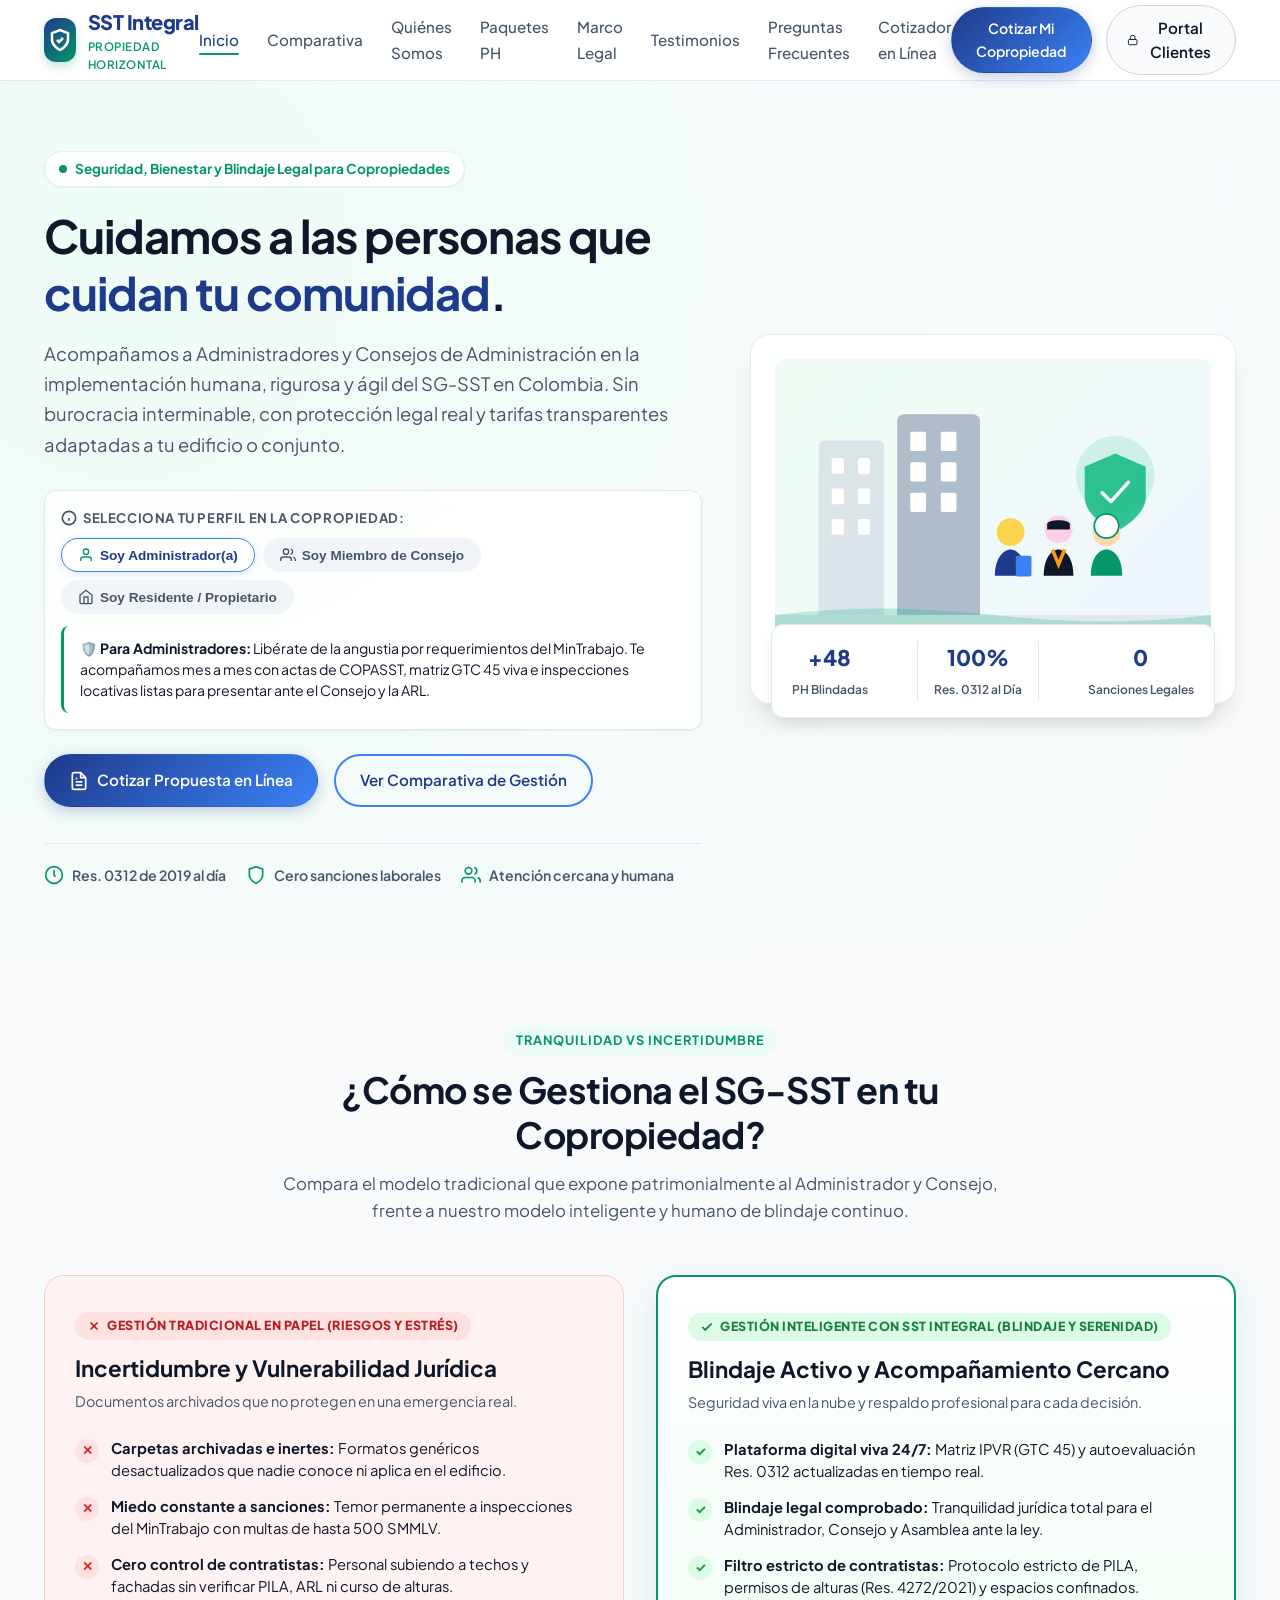
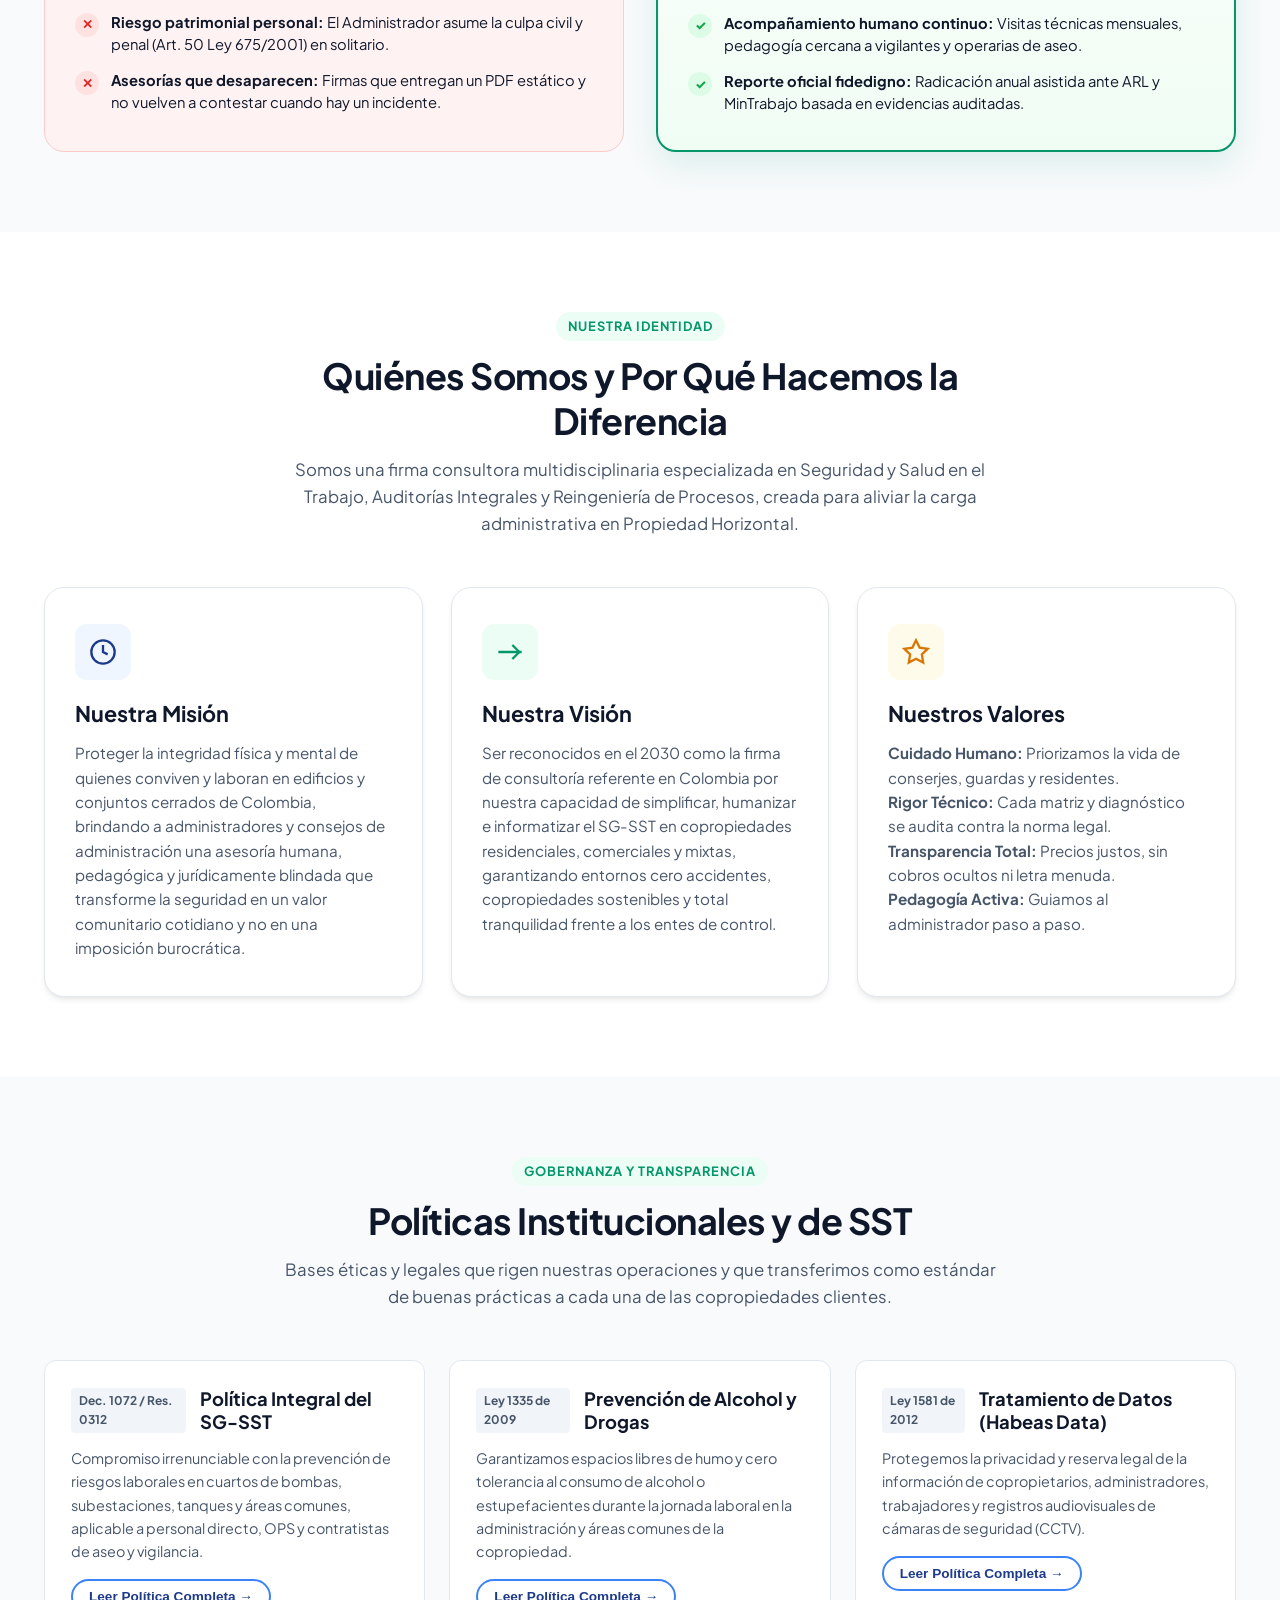
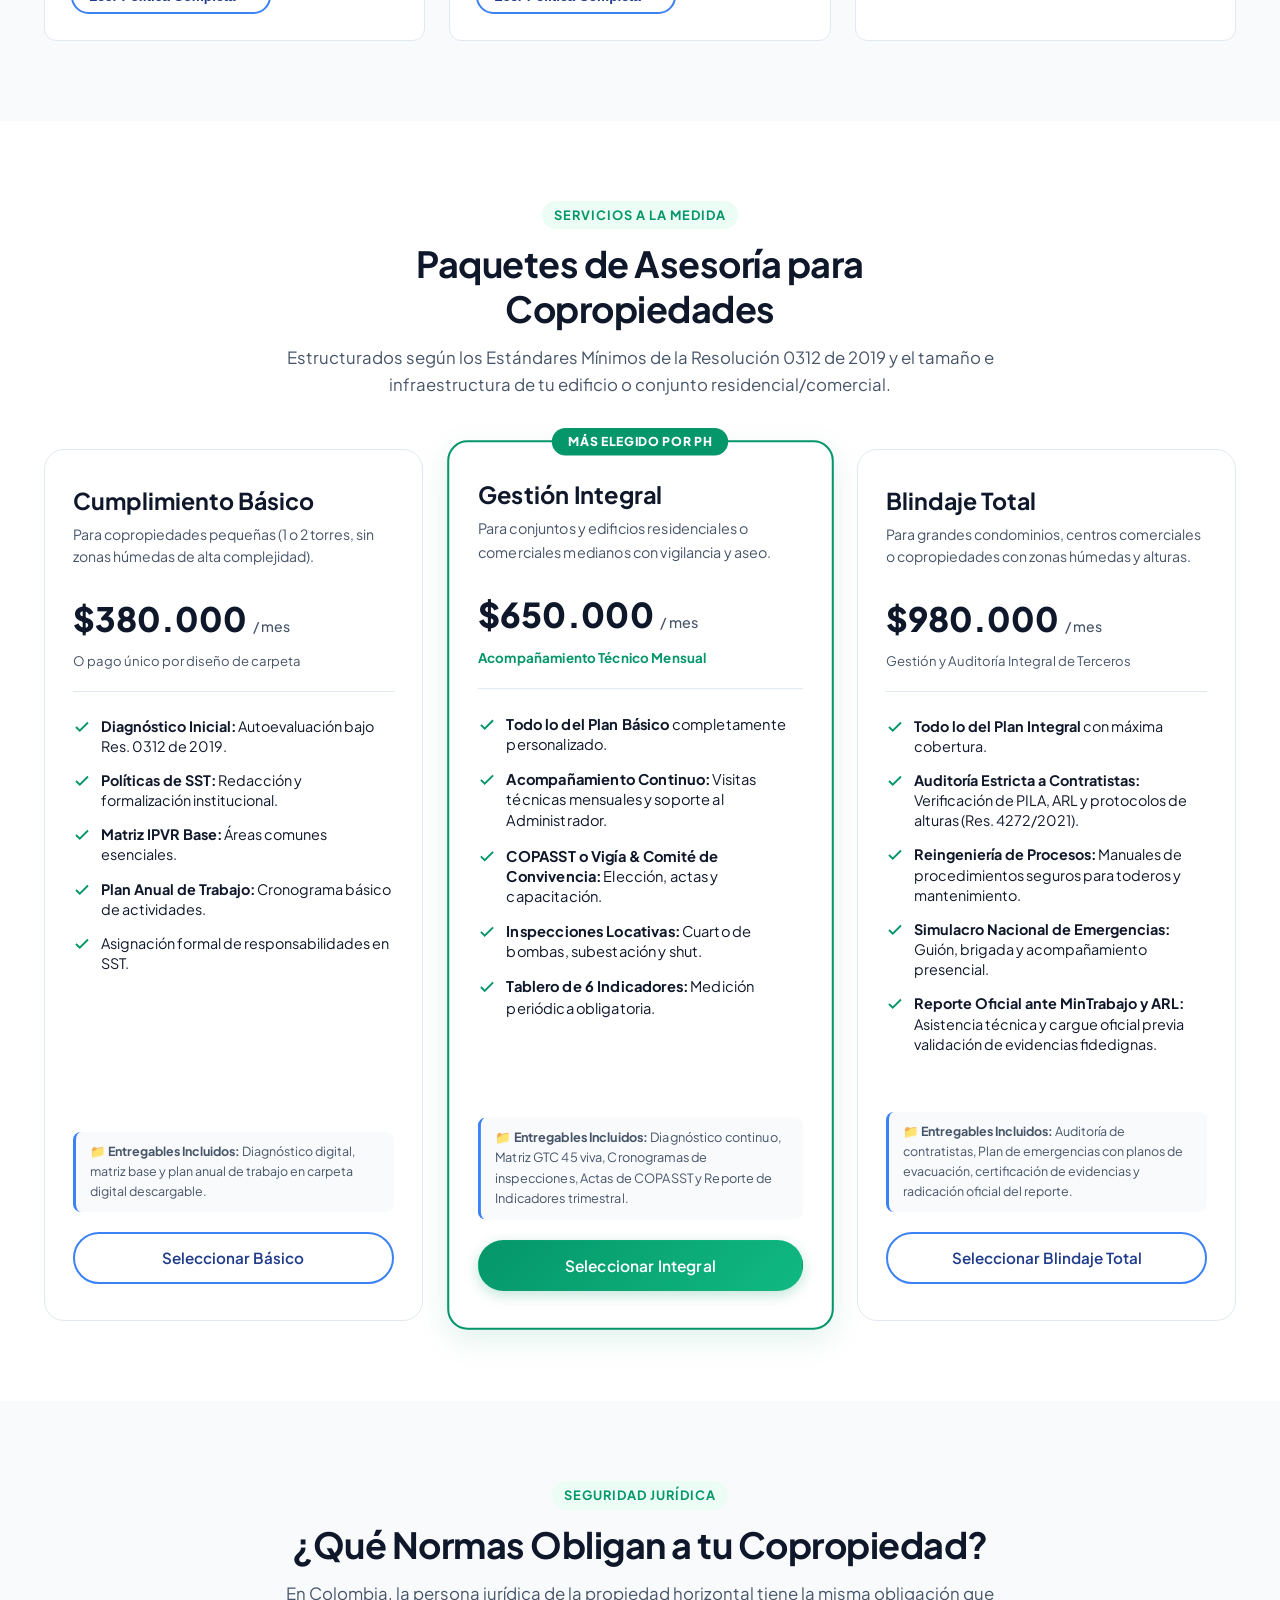
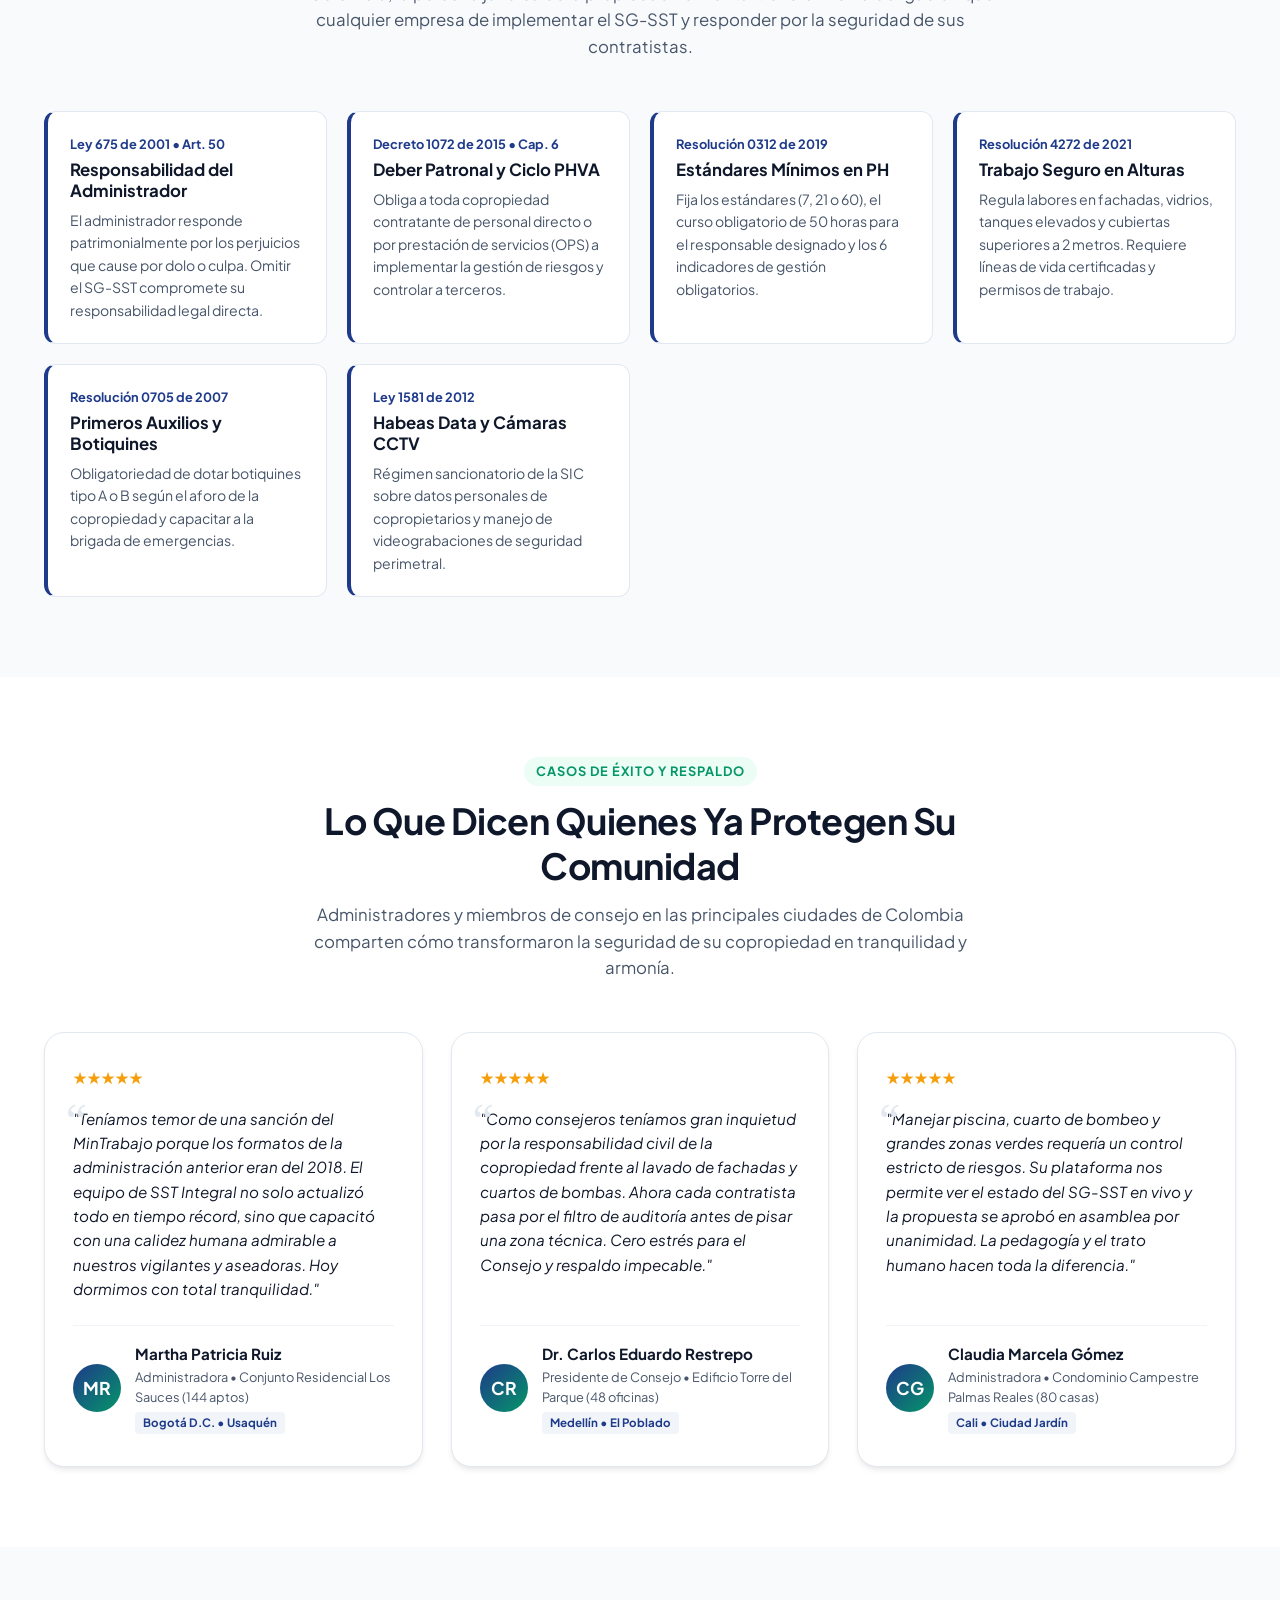
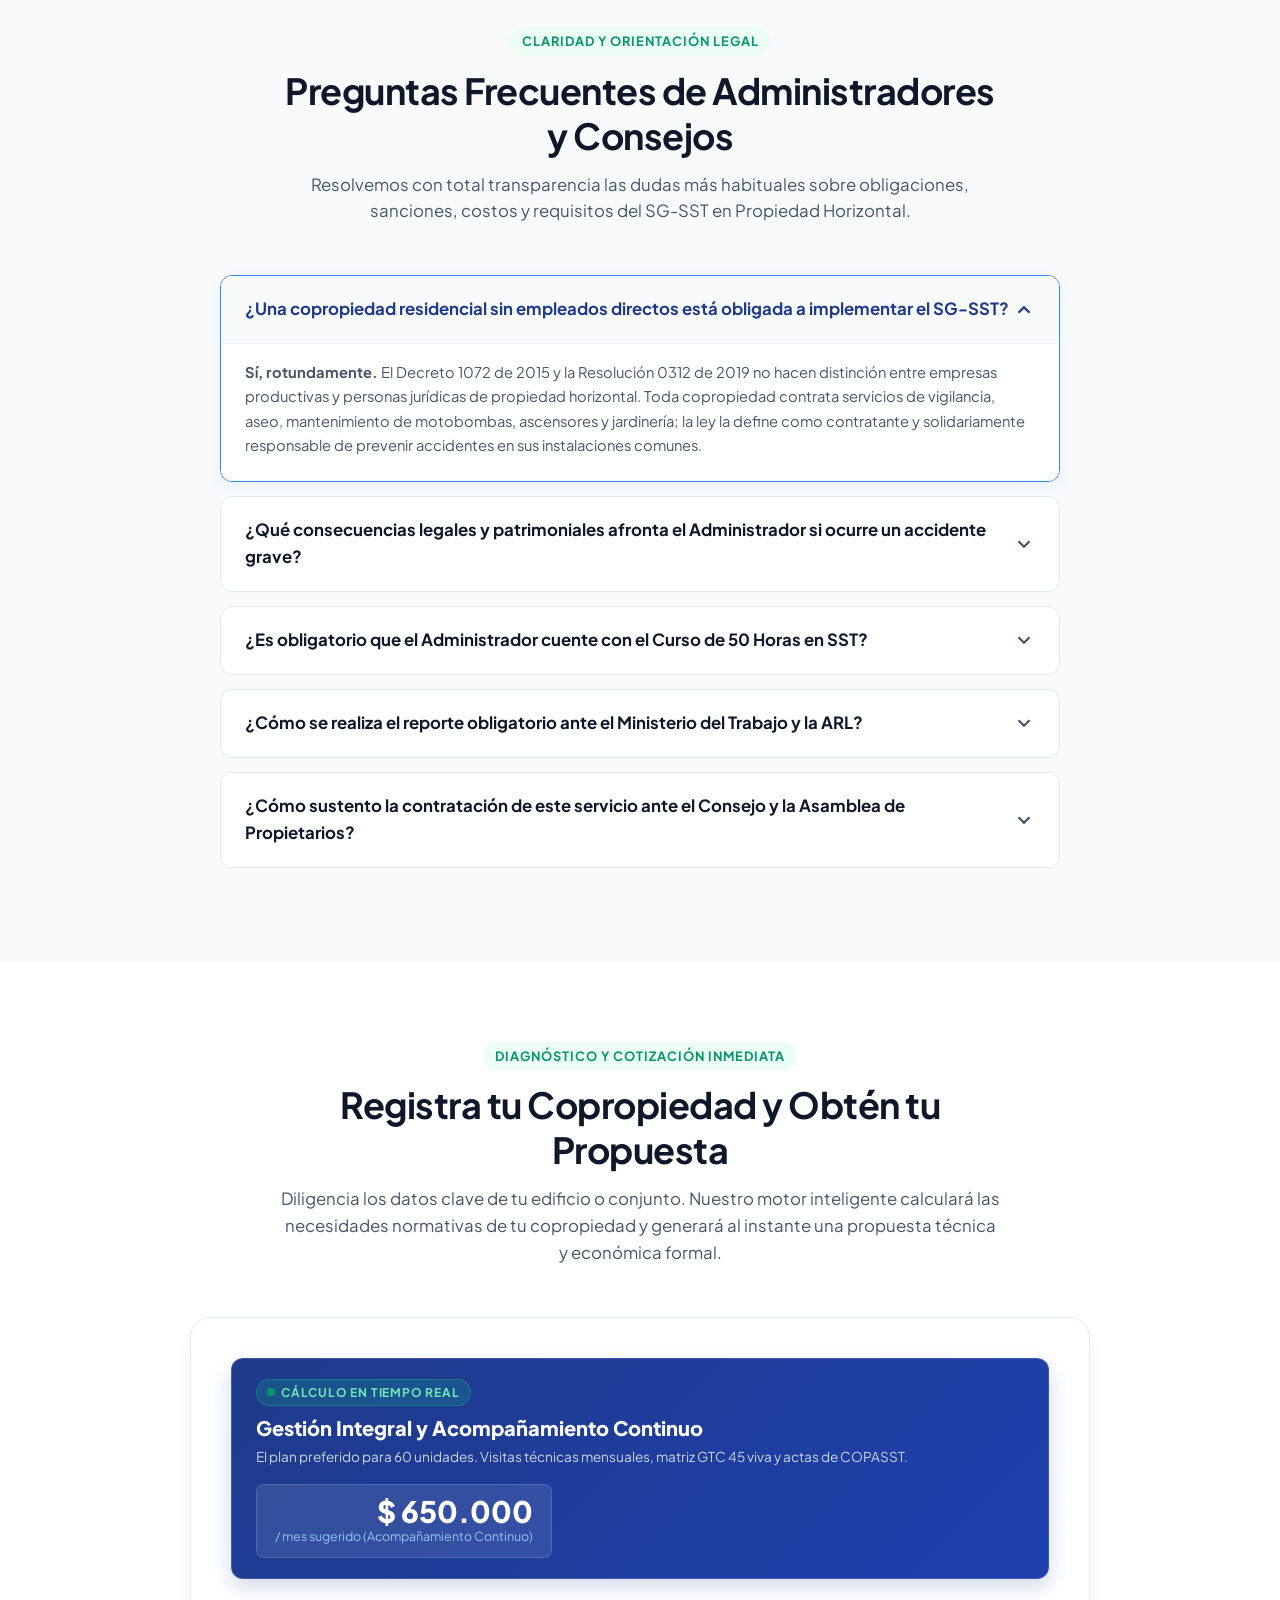
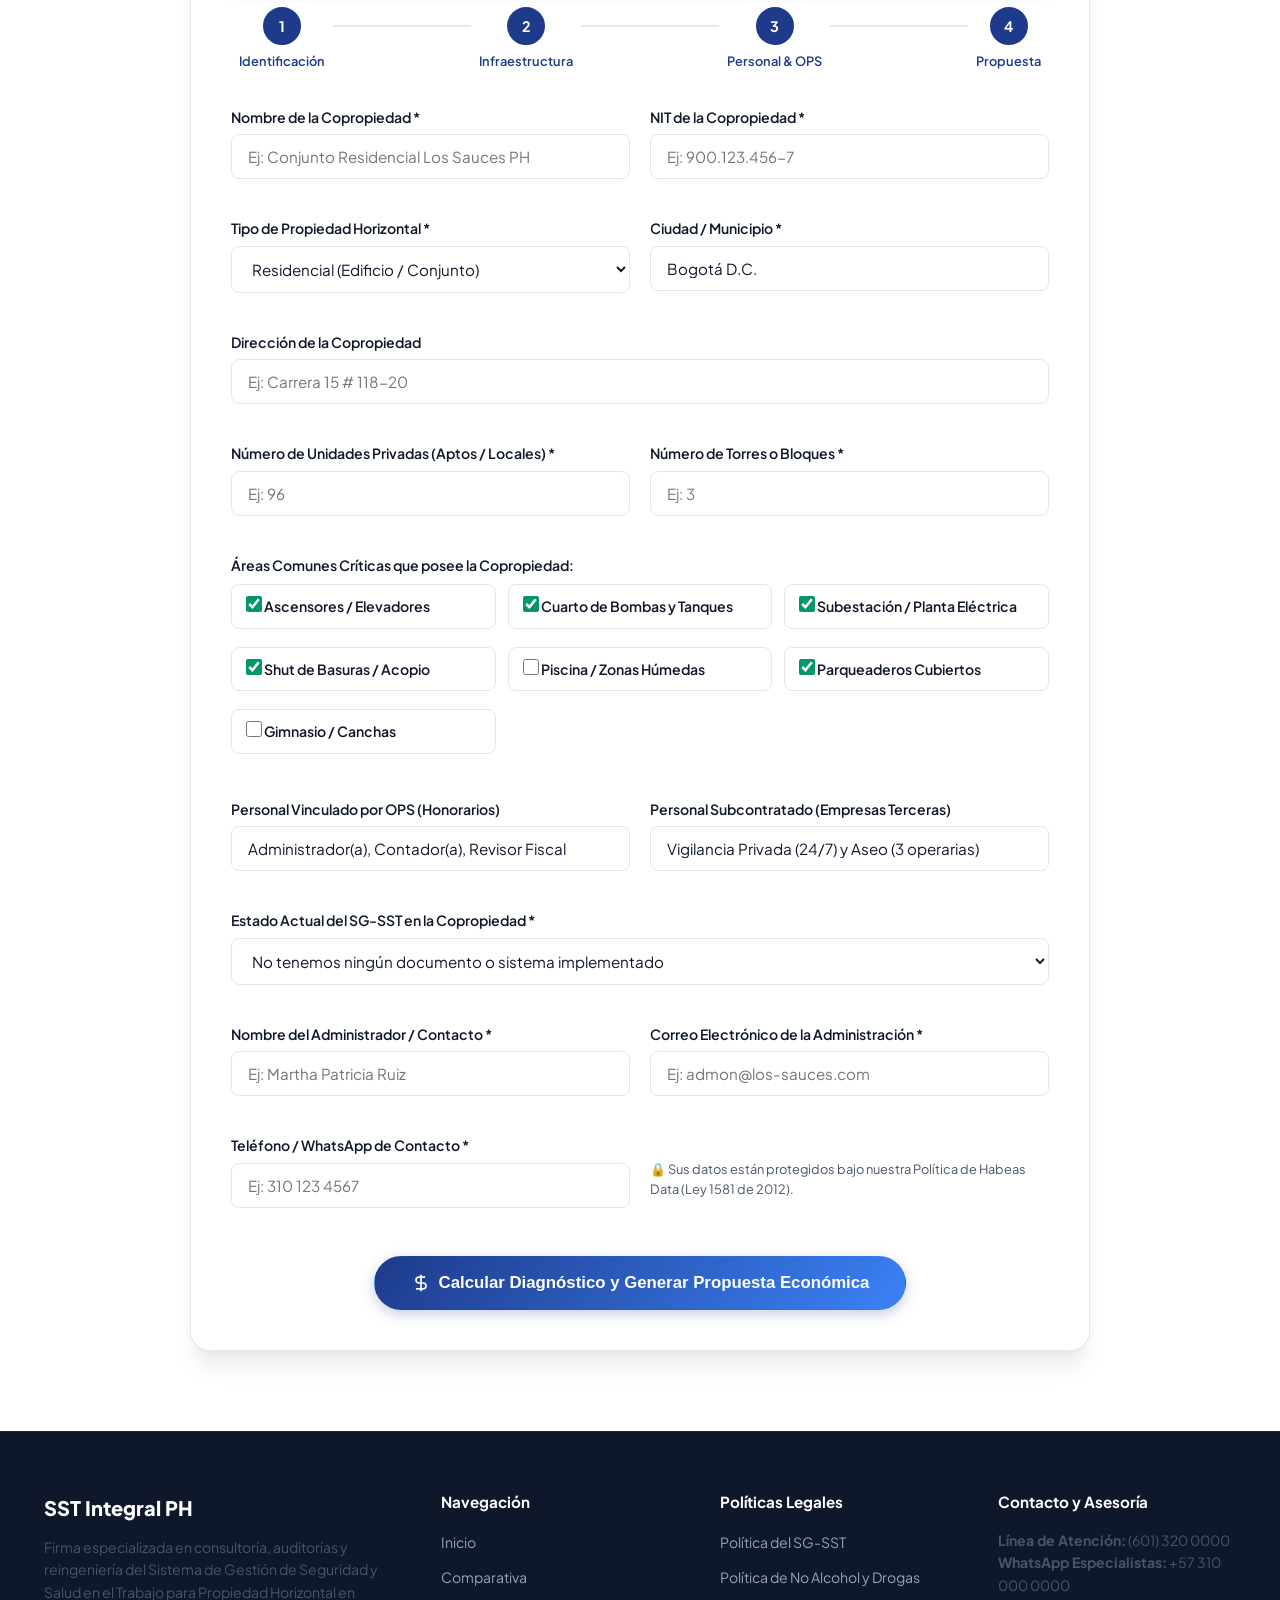
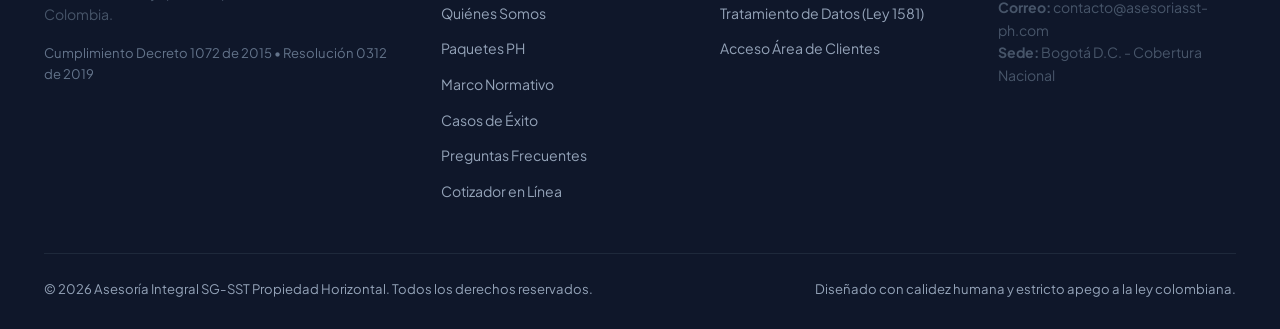
==== web/index.html @ 8b186585 "1 1" ====
<!DOCTYPE html>
<html lang="es">
<head>
  <meta charset="UTF-8">
  <meta name="viewport" content="width=device-width, initial-scale=1.0">
  <title>Asesoría Integral en SG-SST para Propiedad Horizontal | Colombia</title>
  <meta name="description" content="Protegemos y blindamos jurídicamente a copropiedades, administradores y consejos de administración en Colombia bajo la Resolución 0312 de 2019 y Decreto 1072 de 2015.">
  <link rel="stylesheet" href="css/styles.css">
  <link rel="icon" href="data:image/svg+xml,<svg xmlns='http://www.w3.org/2000/svg' viewBox='0 0 24 24' fill='%23059669'><path d='M12 1L3 5v6c0 5.55 3.84 10.74 9 12 5.16-1.26 9-6.45 9-12V5l-9-4zm-2 16l-4-4 1.41-1.41L10 14.17l6.59-6.59L18 9l-8 8z'/></svg>">
</head>
<body>

  <!-- ===================================================================
       ENCABEZADO Y NAVEGACIÓN INSTITUCIONAL
       =================================================================== -->
  <header class="header">
    <div class="container navbar">
      <a href="#inicio" class="logo-brand">
        <div class="logo-icon">
          <svg width="24" height="24" viewBox="0 0 24 24" fill="none" stroke="currentColor" stroke-width="2.5">
            <path d="M12 22s8-4 8-10V5l-8-3-8 3v7c0 6 8 10 8 10z"></path>
            <path d="m9 12 2 2 4-4"></path>
          </svg>
        </div>
        <div>
          <span>SST Integral</span>
          <span style="display: block; font-size: 0.72rem; font-weight: 600; color: var(--secondary); letter-spacing: 0.5px;">PROPIEDAD HORIZONTAL</span>
        </div>
      </a>

      <!-- Pestañas Públicas Filtradas (Sin Pestañas de Entregables Internos) -->
      <ul class="nav-links">
        <li><a href="#inicio" class="active">Inicio</a></li>
        <li><a href="#comparativa">Comparativa</a></li>
        <li><a href="#nosotros">Quiénes Somos</a></li>
        <li><a href="#paquetes">Paquetes PH</a></li>
        <li><a href="#marco-legal">Marco Legal</a></li>
        <li><a href="#testimonios">Testimonios</a></li>
        <li><a href="#faq">Preguntas Frecuentes</a></li>
        <li><a href="#cotizador">Cotizador en Línea</a></li>
      </ul>

      <div class="nav-actions">
        <a href="#cotizador" class="btn btn-primary" style="padding: 9px 18px; font-size: 0.88rem;">
          Cotizar Mi Copropiedad
        </a>
        <!-- Acceso seguro al Espacio de Entregables según paquete contratado -->
        <a href="/entregables.html" class="btn btn-portal" title="Acceso al portal privado de entregables contratados">
          <svg width="18" height="18" viewBox="0 0 24 24" fill="none" stroke="currentColor" stroke-width="2">
            <rect x="3" y="11" width="18" height="11" rx="2" ry="2"></rect>
            <path d="M7 11V7a5 5 0 0 1 10 0v4"></path>
          </svg>
          Portal Clientes
        </a>
      </div>
    </div>
  </header>

  <!-- ===================================================================
       HERO PRINCIPAL - CÁLIDO, HUMANO Y EMPÁTICO
       =================================================================== -->
  <section id="inicio" class="hero">
    <div class="container hero-grid">
      <div>
        <div class="hero-badge">
          <span class="hero-badge-dot"></span>
          Seguridad, Bienestar y Blindaje Legal para Copropiedades
        </div>
        <h1>
          Cuidamos a las personas que <span>cuidan tu comunidad</span>.
        </h1>
        <p class="hero-lead">
          Acompañamos a Administradores y Consejos de Administración en la implementación humana, rigurosa y ágil del SG-SST en Colombia. Sin burocracia interminable, con protección legal real y tarifas transparentes adaptadas a tu edificio o conjunto.
        </p>

        <!-- Selector Rápido de Perfil Humano y Empático -->
        <div class="hero-role-wrapper">
          <div class="hero-role-title">
            <svg width="16" height="16" viewBox="0 0 24 24" fill="none" stroke="currentColor" stroke-width="2.5">
              <circle cx="12" cy="12" r="10"></circle>
              <line x1="12" y1="16" x2="12" y2="12"></line>
              <line x1="12" y1="8" x2="12.01" y2="8"></line>
            </svg>
            Selecciona tu perfil en la copropiedad:
          </div>
          <div class="hero-role-tabs">
            <button type="button" class="role-tab-btn active" data-role="admin">
              <svg width="16" height="16" viewBox="0 0 24 24" fill="none" stroke="currentColor" stroke-width="2">
                <path d="M20 21v-2a4 4 0 0 0-4-4H8a4 4 0 0 0-4 4v2"></path>
                <circle cx="12" cy="7" r="4"></circle>
              </svg>
              Soy Administrador(a)
            </button>
            <button type="button" class="role-tab-btn" data-role="consejo">
              <svg width="16" height="16" viewBox="0 0 24 24" fill="none" stroke="currentColor" stroke-width="2">
                <path d="M17 21v-2a4 4 0 0 0-4-4H5a4 4 0 0 0-4 4v2"></path>
                <circle cx="9" cy="7" r="4"></circle>
                <path d="M23 21v-2a4 4 0 0 0-3-3.87"></path>
                <path d="M16 3.13a4 4 0 0 1 0 7.75"></path>
              </svg>
              Soy Miembro de Consejo
            </button>
            <button type="button" class="role-tab-btn" data-role="residente">
              <svg width="16" height="16" viewBox="0 0 24 24" fill="none" stroke="currentColor" stroke-width="2">
                <path d="M3 9l9-7 9 7v11a2 2 0 0 1-2 2H5a2 2 0 0 1-2-2z"></path>
                <polyline points="9 22 9 12 15 12 15 22"></polyline>
              </svg>
              Soy Residente / Propietario
            </button>
          </div>
          <div id="roleContentBox" class="role-content-box">
            🛡️ <strong>Para Administradores:</strong> Libérate de la angustia por requerimientos del MinTrabajo. Te acompañamos mes a mes con actas de COPASST, matriz GTC 45 viva e inspecciones locativas listas para presentar ante el Consejo y la ARL.
          </div>
        </div>

        <div class="hero-buttons">
          <a href="#cotizador" class="btn btn-primary">
            <svg width="20" height="20" viewBox="0 0 24 24" fill="none" stroke="currentColor" stroke-width="2">
              <path d="M14 2H6a2 2 0 0 0-2 2v16a2 2 0 0 0 2 2h12a2 2 0 0 0 2-2V8z"></path>
              <polyline points="14 2 14 8 20 8"></polyline>
              <line x1="16" y1="13" x2="8" y2="13"></line>
              <line x1="16" y1="17" x2="8" y2="17"></line>
              <polyline points="10 9 9 9 8 9"></polyline>
            </svg>
            Cotizar Propuesta en Línea
          </a>
          <a href="#comparativa" class="btn btn-outline">
            Ver Comparativa de Gestión
          </a>
        </div>

        <div class="hero-trust">
          <div class="trust-item">
            <svg width="20" height="20" viewBox="0 0 24 24" fill="none" stroke="currentColor" stroke-width="2">
              <circle cx="12" cy="12" r="10"></circle>
              <polyline points="12 6 12 12 14 14"></polyline>
            </svg>
            Res. 0312 de 2019 al día
          </div>
          <div class="trust-item">
            <svg width="20" height="20" viewBox="0 0 24 24" fill="none" stroke="currentColor" stroke-width="2">
              <path d="M12 22s8-4 8-10V5l-8-3-8 3v7c0 6 8 10 8 10z"></path>
            </svg>
            Cero sanciones laborales
          </div>
          <div class="trust-item">
            <svg width="20" height="20" viewBox="0 0 24 24" fill="none" stroke="currentColor" stroke-width="2">
              <path d="M17 21v-2a4 4 0 0 0-4-4H5a4 4 0 0 0-4 4v2"></path>
              <circle cx="9" cy="7" r="4"></circle>
              <path d="M23 21v-2a4 4 0 0 0-3-3.87"></path>
              <path d="M16 3.13a4 4 0 0 1 0 7.75"></path>
            </svg>
            Atención cercana y humana
          </div>
        </div>
      </div>

      <!-- Tarjeta Visual con Fotografía y Gráficos Humanos de SST -->
      <div class="hero-visual-card">
        <div class="hero-image-wrapper">
          <!-- Gráfica SVG Humanizada de Comunidad y Seguridad en Copropiedad -->
          <svg width="100%" height="100%" viewBox="0 0 500 320" fill="none" xmlns="http://www.w3.org/2000/svg" style="background: linear-gradient(135deg, #f0fdf4 0%, #eff6ff 100%);">
            <!-- Edificios amigables de fondo -->
            <rect x="50" y="70" width="75" height="210" rx="6" fill="#cbd5e1" opacity="0.6"/>
            <rect x="65" y="90" width="14" height="18" rx="2" fill="#ffffff"/>
            <rect x="95" y="90" width="14" height="18" rx="2" fill="#ffffff"/>
            <rect x="65" y="125" width="14" height="18" rx="2" fill="#ffffff"/>
            <rect x="95" y="125" width="14" height="18" rx="2" fill="#ffffff"/>
            <rect x="65" y="160" width="14" height="18" rx="2" fill="#ffffff"/>
            <rect x="95" y="160" width="14" height="18" rx="2" fill="#ffffff"/>
            
            <rect x="140" y="40" width="95" height="240" rx="8" fill="#94a3b8" opacity="0.7"/>
            <rect x="155" y="60" width="18" height="22" rx="2" fill="#ffffff"/>
            <rect x="190" y="60" width="18" height="22" rx="2" fill="#ffffff"/>
            <rect x="155" y="95" width="18" height="22" rx="2" fill="#ffffff"/>
            <rect x="190" y="95" width="18" height="22" rx="2" fill="#ffffff"/>
            <rect x="155" y="130" width="18" height="22" rx="2" fill="#ffffff"/>
            <rect x="190" y="130" width="18" height="22" rx="2" fill="#ffffff"/>

            <!-- Áreas Verdes y Seguridad -->
            <circle cx="390" cy="110" r="45" fill="#10b981" opacity="0.15"/>
            <path d="M390 85L425 100V135C425 158 390 175 390 175C390 175 355 158 355 135V100L390 85Z" fill="#10b981" opacity="0.85"/>
            <path d="M375 130L385 140L405 118" stroke="#ffffff" stroke-width="4" stroke-linecap="round" stroke-linejoin="round"/>

            <!-- Figuras Humanas representando Comunidad, Guardia y Administradora -->
            <g transform="translate(240, 150)">
              <!-- Administradora con carpeta de SST -->
              <circle cx="30" cy="25" r="16" fill="#fcd34d"/>
              <path d="M12 75C12 55 22 45 30 45C38 45 48 55 48 75" fill="#1e3a8a"/>
              <rect x="36" y="52" width="18" height="24" rx="2" fill="#3b82f6"/>

              <!-- Guarda de Seguridad con gorra y chaleco reflectivo -->
              <circle cx="85" cy="22" r="16" fill="#fbcfe8"/>
              <path d="M72 16C72 10 98 10 98 16V22H72V16Z" fill="#0f172a"/>
              <path d="M68 75C68 55 77 45 85 45C93 45 102 55 102 75" fill="#0f172a"/>
              <path d="M78 45L85 62L92 45" stroke="#f59e0b" stroke-width="4"/>

              <!-- Operaria de Servicios Generales con EPP -->
              <circle cx="140" cy="25" r="16" fill="#fed7aa"/>
              <path d="M122 75C122 55 131 45 140 45C149 45 158 55 158 75" fill="#059669"/>
              <circle cx="140" cy="18" r="14" fill="#ffffff" stroke="#059669" stroke-width="2"/>
            </g>

            <!-- Piso suave y jardín -->
            <rect x="0" y="270" width="500" height="50" fill="#e2e8f0"/>
            <path d="M0 270 Q 120 255 250 270 T 500 270 V 320 H 0 Z" fill="#10b981" opacity="0.25"/>
          </svg>
        </div>

        <div class="hero-floating-stat">
          <div class="stat-item">
            <span class="stat-num">+48</span>
            <span class="stat-label">PH Blindadas</span>
          </div>
          <div class="stat-item" style="border-left: 1px solid var(--border); border-right: 1px solid var(--border); padding: 0 16px;">
            <span class="stat-num">100%</span>
            <span class="stat-label">Res. 0312 al Día</span>
          </div>
          <div class="stat-item">
            <span class="stat-num">0</span>
            <span class="stat-label">Sanciones Legales</span>
          </div>
        </div>
      </div>
    </div>
  </section>

  <!-- ===================================================================
       TABLA COMPARATIVA: GESTIÓN TRADICIONAL VS SST INTEGRAL
       =================================================================== -->
  <section id="comparativa" class="section">
    <div class="container">
      <div class="section-header">
        <span class="section-tag">Tranquilidad vs Incertidumbre</span>
        <h2 class="section-title">¿Cómo se Gestiona el SG-SST en tu Copropiedad?</h2>
        <p class="section-desc">
          Compara el modelo tradicional que expone patrimonialmente al Administrador y Consejo, frente a nuestro modelo inteligente y humano de blindaje continuo.
        </p>
      </div>

      <div class="comp-grid">
        <!-- Columna 1: Gestión Tradicional en Papel -->
        <div class="comp-card comp-card-traditional">
          <span class="comp-badge comp-badge-danger">
            <svg width="14" height="14" viewBox="0 0 24 24" fill="none" stroke="currentColor" stroke-width="3">
              <line x1="18" y1="6" x2="6" y2="18"></line>
              <line x1="6" y1="6" x2="18" y2="18"></line>
            </svg>
            Gestión Tradicional en Papel (Riesgos y Estrés)
          </span>
          <h3 class="comp-title">Incertidumbre y Vulnerabilidad Jurídica</h3>
          <p class="comp-subtitle">Documentos archivados que no protegen en una emergencia real.</p>
          <ul class="comp-list">
            <li class="comp-item">
              <span class="comp-icon-fail">✕</span>
              <span><strong>Carpetas archivadas e inertes:</strong> Formatos genéricos desactualizados que nadie conoce ni aplica en el edificio.</span>
            </li>
            <li class="comp-item">
              <span class="comp-icon-fail">✕</span>
              <span><strong>Miedo constante a sanciones:</strong> Temor permanente a inspecciones del MinTrabajo con multas de hasta 500 SMMLV.</span>
            </li>
            <li class="comp-item">
              <span class="comp-icon-fail">✕</span>
              <span><strong>Cero control de contratistas:</strong> Personal subiendo a techos y fachadas sin verificar PILA, ARL ni curso de alturas.</span>
            </li>
            <li class="comp-item">
              <span class="comp-icon-fail">✕</span>
              <span><strong>Riesgo patrimonial personal:</strong> El Administrador asume la culpa civil y penal (Art. 50 Ley 675/2001) en solitario.</span>
            </li>
            <li class="comp-item">
              <span class="comp-icon-fail">✕</span>
              <span><strong>Asesorías que desaparecen:</strong> Firmas que entregan un PDF estático y no vuelven a contestar cuando hay un incidente.</span>
            </li>
          </ul>
        </div>

        <!-- Columna 2: Gestión Inteligente con SST Integral -->
        <div class="comp-card comp-card-smart">
          <span class="comp-badge comp-badge-success">
            <svg width="14" height="14" viewBox="0 0 24 24" fill="none" stroke="currentColor" stroke-width="3">
              <polyline points="20 6 9 17 4 12"></polyline>
            </svg>
            Gestión Inteligente con SST Integral (Blindaje y Serenidad)
          </span>
          <h3 class="comp-title">Blindaje Activo y Acompañamiento Cercano</h3>
          <p class="comp-subtitle">Seguridad viva en la nube y respaldo profesional para cada decisión.</p>
          <ul class="comp-list">
            <li class="comp-item">
              <span class="comp-icon-check">✓</span>
              <span><strong>Plataforma digital viva 24/7:</strong> Matriz IPVR (GTC 45) y autoevaluación Res. 0312 actualizadas en tiempo real.</span>
            </li>
            <li class="comp-item">
              <span class="comp-icon-check">✓</span>
              <span><strong>Blindaje legal comprobado:</strong> Tranquilidad jurídica total para el Administrador, Consejo y Asamblea ante la ley.</span>
            </li>
            <li class="comp-item">
              <span class="comp-icon-check">✓</span>
              <span><strong>Filtro estricto de contratistas:</strong> Protocolo estricto de PILA, permisos de alturas (Res. 4272/2021) y espacios confinados.</span>
            </li>
            <li class="comp-item">
              <span class="comp-icon-check">✓</span>
              <span><strong>Acompañamiento humano continuo:</strong> Visitas técnicas mensuales, pedagogía cercana a vigilantes y operarias de aseo.</span>
            </li>
            <li class="comp-item">
              <span class="comp-icon-check">✓</span>
              <span><strong>Reporte oficial fidedigno:</strong> Radicación anual asistida ante ARL y MinTrabajo basada en evidencias auditadas.</span>
            </li>
          </ul>
        </div>
      </div>
    </div>
  </section>

  <!-- ===================================================================
       QUIÉNES SOMOS, MISIÓN, VISIÓN Y VALORES
       =================================================================== -->
  <section id="nosotros" class="section section-alt">
    <div class="container">
      <div class="section-header">
        <span class="section-tag">Nuestra Identidad</span>
        <h2 class="section-title">Quiénes Somos y Por Qué Hacemos la Diferencia</h2>
        <p class="section-desc">
          Somos una firma consultora multidisciplinaria especializada en Seguridad y Salud en el Trabajo, Auditorías Integrales y Reingeniería de Procesos, creada para aliviar la carga administrativa en Propiedad Horizontal.
        </p>
      </div>

      <div class="about-grid">
        <div class="about-card">
          <div class="about-card-icon icon-blue">
            <svg width="28" height="28" viewBox="0 0 24 24" fill="none" stroke="currentColor" stroke-width="2">
              <circle cx="12" cy="12" r="10"></circle>
              <polyline points="12 6 12 12 16 14"></polyline>
            </svg>
          </div>
          <h3>Nuestra Misión</h3>
          <p>
            Proteger la integridad física y mental de quienes conviven y laboran en edificios y conjuntos cerrados de Colombia, brindando a administradores y consejos de administración una asesoría humana, pedagógica y jurídicamente blindada que transforme la seguridad en un valor comunitario cotidiano y no en una imposición burocrática.
          </p>
        </div>

        <div class="about-card">
          <div class="about-card-icon icon-green">
            <svg width="28" height="28" viewBox="0 0 24 24" fill="none" stroke="currentColor" stroke-width="2">
              <path d="M2 12h20"></path>
              <path d="M20 12l-6-6"></path>
              <path d="M20 12l-6 6"></path>
            </svg>
          </div>
          <h3>Nuestra Visión</h3>
          <p>
            Ser reconocidos en el 2030 como la firma de consultoría referente en Colombia por nuestra capacidad de simplificar, humanizar e informatizar el SG-SST en copropiedades residenciales, comerciales y mixtas, garantizando entornos cero accidentes, copropiedades sostenibles y total tranquilidad frente a los entes de control.
          </p>
        </div>

        <div class="about-card">
          <div class="about-card-icon icon-amber">
            <svg width="28" height="28" viewBox="0 0 24 24" fill="none" stroke="currentColor" stroke-width="2">
              <polygon points="12 2 15.09 8.26 22 9.27 17 14.14 18.18 21.02 12 17.77 5.82 21.02 7 14.14 2 9.27 8.91 8.26 12 2"></polygon>
            </svg>
          </div>
          <h3>Nuestros Valores</h3>
          <p>
            <strong>Cuidado Humano:</strong> Priorizamos la vida de conserjes, guardas y residentes.<br>
            <strong>Rigor Técnico:</strong> Cada matriz y diagnóstico se audita contra la norma legal.<br>
            <strong>Transparencia Total:</strong> Precios justos, sin cobros ocultos ni letra menuda.<br>
            <strong>Pedagogía Activa:</strong> Guiamos al administrador paso a paso.
          </p>
        </div>
      </div>
    </div>
  </section>

  <!-- ===================================================================
       POLÍTICAS CORPORATIVAS Y DE SST
       =================================================================== -->
  <section id="politicas" class="section">
    <div class="container">
      <div class="section-header">
        <span class="section-tag">Gobernanza y Transparencia</span>
        <h2 class="section-title">Políticas Institucionales y de SST</h2>
        <p class="section-desc">
          Bases éticas y legales que rigen nuestras operaciones y que transferimos como estándar de buenas prácticas a cada una de las copropiedades clientes.
        </p>
      </div>

      <div class="policies-grid">
        <div class="policy-card">
          <div class="policy-header">
            <span class="policy-badge">Dec. 1072 / Res. 0312</span>
            <h4>Política Integral del SG-SST</h4>
          </div>
          <p class="policy-preview">
            Compromiso irrenunciable con la prevención de riesgos laborales en cuartos de bombas, subestaciones, tanques y áreas comunes, aplicable a personal directo, OPS y contratistas de aseo y vigilancia.
          </p>
          <button class="btn btn-outline" style="padding: 8px 16px; font-size: 0.85rem;" onclick="openPolicy('sgsst')">
            Leer Política Completa →
          </button>
        </div>

        <div class="policy-card">
          <div class="policy-header">
            <span class="policy-badge">Ley 1335 de 2009</span>
            <h4>Prevención de Alcohol y Drogas</h4>
          </div>
          <p class="policy-preview">
            Garantizamos espacios libres de humo y cero tolerancia al consumo de alcohol o estupefacientes durante la jornada laboral en la administración y áreas comunes de la copropiedad.
          </p>
          <button class="btn btn-outline" style="padding: 8px 16px; font-size: 0.85rem;" onclick="openPolicy('alcohol')">
            Leer Política Completa →
          </button>
        </div>

        <div class="policy-card">
          <div class="policy-header">
            <span class="policy-badge">Ley 1581 de 2012</span>
            <h4>Tratamiento de Datos (Habeas Data)</h4>
          </div>
          <p class="policy-preview">
            Protegemos la privacidad y reserva legal de la información de copropietarios, administradores, trabajadores y registros audiovisuales de cámaras de seguridad (CCTV).
          </p>
          <button class="btn btn-outline" style="padding: 8px 16px; font-size: 0.85rem;" onclick="openPolicy('habeas')">
            Leer Política Completa →
          </button>
        </div>
      </div>
    </div>
  </section>

  <!-- ===================================================================
       PAQUETES DE SERVICIO PARA PROPIEDAD HORIZONTAL
       =================================================================== -->
  <section id="paquetes" class="section section-alt">
    <div class="container">
      <div class="section-header">
        <span class="section-tag">Servicios a la Medida</span>
        <h2 class="section-title">Paquetes de Asesoría para Copropiedades</h2>
        <p class="section-desc">
          Estructurados según los Estándares Mínimos de la Resolución 0312 de 2019 y el tamaño e infraestructura de tu edificio o conjunto residencial/comercial.
        </p>
      </div>

      <div class="packages-grid">
        <!-- Paquete 1: Cumplimiento Básico -->
        <div class="package-card">
          <h3 class="package-title">Cumplimiento Básico</h3>
          <p class="package-subtitle">Para copropiedades pequeñas (1 o 2 torres, sin zonas húmedas de alta complejidad).</p>
          <div class="package-price-wrap">
            <div class="package-price">$380.000 <span class="package-price-term">/ mes</span></div>
            <div style="font-size: 0.82rem; color: var(--muted); margin-top: 4px;">O pago único por diseño de carpeta</div>
          </div>
          <ul class="package-features">
            <li>
              <svg width="18" height="18" viewBox="0 0 24 24" fill="none" stroke="currentColor" stroke-width="2.5"><polyline points="20 6 9 17 4 12"></polyline></svg>
              <span><strong>Diagnóstico Inicial:</strong> Autoevaluación bajo Res. 0312 de 2019.</span>
            </li>
            <li>
              <svg width="18" height="18" viewBox="0 0 24 24" fill="none" stroke="currentColor" stroke-width="2.5"><polyline points="20 6 9 17 4 12"></polyline></svg>
              <span><strong>Políticas de SST:</strong> Redacción y formalización institucional.</span>
            </li>
            <li>
              <svg width="18" height="18" viewBox="0 0 24 24" fill="none" stroke="currentColor" stroke-width="2.5"><polyline points="20 6 9 17 4 12"></polyline></svg>
              <span><strong>Matriz IPVR Base:</strong> Áreas comunes esenciales.</span>
            </li>
            <li>
              <svg width="18" height="18" viewBox="0 0 24 24" fill="none" stroke="currentColor" stroke-width="2.5"><polyline points="20 6 9 17 4 12"></polyline></svg>
              <span><strong>Plan Anual de Trabajo:</strong> Cronograma básico de actividades.</span>
            </li>
            <li>
              <svg width="18" height="18" viewBox="0 0 24 24" fill="none" stroke="currentColor" stroke-width="2.5"><polyline points="20 6 9 17 4 12"></polyline></svg>
              <span>Asignación formal de responsabilidades en SST.</span>
            </li>
          </ul>
          <div class="package-deliverables-note">
            📁 <strong>Entregables Incluidos:</strong> Diagnóstico digital, matriz base y plan anual de trabajo en carpeta digital descargable.
          </div>
          <a href="#cotizador" class="btn btn-outline" style="margin-top: 20px;">Seleccionar Básico</a>
        </div>

        <!-- Paquete 2: Gestión Integral (Recomendado) -->
        <div class="package-card featured">
          <div class="popular-badge">Más Elegido por PH</div>
          <h3 class="package-title">Gestión Integral</h3>
          <p class="package-subtitle">Para conjuntos y edificios residenciales o comerciales medianos con vigilancia y aseo.</p>
          <div class="package-price-wrap">
            <div class="package-price">$650.000 <span class="package-price-term">/ mes</span></div>
            <div style="font-size: 0.82rem; color: var(--secondary); font-weight: 700; margin-top: 4px;">Acompañamiento Técnico Mensual</div>
          </div>
          <ul class="package-features">
            <li>
              <svg width="18" height="18" viewBox="0 0 24 24" fill="none" stroke="currentColor" stroke-width="2.5"><polyline points="20 6 9 17 4 12"></polyline></svg>
              <span><strong>Todo lo del Plan Básico</strong> completamente personalizado.</span>
            </li>
            <li>
              <svg width="18" height="18" viewBox="0 0 24 24" fill="none" stroke="currentColor" stroke-width="2.5"><polyline points="20 6 9 17 4 12"></polyline></svg>
              <span><strong>Acompañamiento Continuo:</strong> Visitas técnicas mensuales y soporte al Administrador.</span>
            </li>
            <li>
              <svg width="18" height="18" viewBox="0 0 24 24" fill="none" stroke="currentColor" stroke-width="2.5"><polyline points="20 6 9 17 4 12"></polyline></svg>
              <span><strong>COPASST o Vigía & Comité de Convivencia:</strong> Elección, actas y capacitación.</span>
            </li>
            <li>
              <svg width="18" height="18" viewBox="0 0 24 24" fill="none" stroke="currentColor" stroke-width="2.5"><polyline points="20 6 9 17 4 12"></polyline></svg>
              <span><strong>Inspecciones Locativas:</strong> Cuarto de bombas, subestación y shut.</span>
            </li>
            <li>
              <svg width="18" height="18" viewBox="0 0 24 24" fill="none" stroke="currentColor" stroke-width="2.5"><polyline points="20 6 9 17 4 12"></polyline></svg>
              <span><strong>Tablero de 6 Indicadores:</strong> Medición periódica obligatoria.</span>
            </li>
          </ul>
          <div class="package-deliverables-note">
            📁 <strong>Entregables Incluidos:</strong> Diagnóstico continuo, Matriz GTC 45 viva, Cronogramas de inspecciones, Actas de COPASST y Reporte de Indicadores trimestral.
          </div>
          <a href="#cotizador" class="btn btn-secondary" style="margin-top: 20px;">Seleccionar Integral</a>
        </div>

        <!-- Paquete 3: Blindaje Total y Reingeniería (Premium) -->
        <div class="package-card">
          <h3 class="package-title">Blindaje Total</h3>
          <p class="package-subtitle">Para grandes condominios, centros comerciales o copropiedades con zonas húmedas y alturas.</p>
          <div class="package-price-wrap">
            <div class="package-price">$980.000 <span class="package-price-term">/ mes</span></div>
            <div style="font-size: 0.82rem; color: var(--muted); margin-top: 4px;">Gestión y Auditoría Integral de Terceros</div>
          </div>
          <ul class="package-features">
            <li>
              <svg width="18" height="18" viewBox="0 0 24 24" fill="none" stroke="currentColor" stroke-width="2.5"><polyline points="20 6 9 17 4 12"></polyline></svg>
              <span><strong>Todo lo del Plan Integral</strong> con máxima cobertura.</span>
            </li>
            <li>
              <svg width="18" height="18" viewBox="0 0 24 24" fill="none" stroke="currentColor" stroke-width="2.5"><polyline points="20 6 9 17 4 12"></polyline></svg>
              <span><strong>Auditoría Estricta a Contratistas:</strong> Verificación de PILA, ARL y protocolos de alturas (Res. 4272/2021).</span>
            </li>
            <li>
              <svg width="18" height="18" viewBox="0 0 24 24" fill="none" stroke="currentColor" stroke-width="2.5"><polyline points="20 6 9 17 4 12"></polyline></svg>
              <span><strong>Reingeniería de Procesos:</strong> Manuales de procedimientos seguros para toderos y mantenimiento.</span>
            </li>
            <li>
              <svg width="18" height="18" viewBox="0 0 24 24" fill="none" stroke="currentColor" stroke-width="2.5"><polyline points="20 6 9 17 4 12"></polyline></svg>
              <span><strong>Simulacro Nacional de Emergencias:</strong> Guión, brigada y acompañamiento presencial.</span>
            </li>
            <li>
              <svg width="18" height="18" viewBox="0 0 24 24" fill="none" stroke="currentColor" stroke-width="2.5"><polyline points="20 6 9 17 4 12"></polyline></svg>
              <span><strong>Reporte Oficial ante MinTrabajo y ARL:</strong> Asistencia técnica y cargue oficial previa validación de evidencias fidedignas.</span>
            </li>
          </ul>
          <div class="package-deliverables-note">
            📁 <strong>Entregables Incluidos:</strong> Auditoría de contratistas, Plan de emergencias con planos de evacuación, certificación de evidencias y radicación oficial del reporte.
          </div>
          <a href="#cotizador" class="btn btn-outline" style="margin-top: 20px;">Seleccionar Blindaje Total</a>
        </div>
      </div>
    </div>
  </section>

  <!-- ===================================================================
       MARCO LEGAL DIDÁCTICO PARA COPROPIEDADES
       =================================================================== -->
  <section id="marco-legal" class="section">
    <div class="container">
      <div class="section-header">
        <span class="section-tag">Seguridad Jurídica</span>
        <h2 class="section-title">¿Qué Normas Obligan a tu Copropiedad?</h2>
        <p class="section-desc">
          En Colombia, la persona jurídica de la propiedad horizontal tiene la misma obligación que cualquier empresa de implementar el SG-SST y responder por la seguridad de sus contratistas.
        </p>
      </div>

      <div class="legal-grid">
        <div class="legal-item">
          <div class="legal-norm-code">Ley 675 de 2001 • Art. 50</div>
          <h4>Responsabilidad del Administrador</h4>
          <p>El administrador responde patrimonialmente por los perjuicios que cause por dolo o culpa. Omitir el SG-SST compromete su responsabilidad legal directa.</p>
        </div>

        <div class="legal-item">
          <div class="legal-norm-code">Decreto 1072 de 2015 • Cap. 6</div>
          <h4>Deber Patronal y Ciclo PHVA</h4>
          <p>Obliga a toda copropiedad contratante de personal directo o por prestación de servicios (OPS) a implementar la gestión de riesgos y controlar a terceros.</p>
        </div>

        <div class="legal-item">
          <div class="legal-norm-code">Resolución 0312 de 2019</div>
          <h4>Estándares Mínimos en PH</h4>
          <p>Fija los estándares (7, 21 o 60), el curso obligatorio de 50 horas para el responsable designado y los 6 indicadores de gestión obligatorios.</p>
        </div>

        <div class="legal-item">
          <div class="legal-norm-code">Resolución 4272 de 2021</div>
          <h4>Trabajo Seguro en Alturas</h4>
          <p>Regula labores en fachadas, vidrios, tanques elevados y cubiertas superiores a 2 metros. Requiere líneas de vida certificadas y permisos de trabajo.</p>
        </div>

        <div class="legal-item">
          <div class="legal-norm-code">Resolución 0705 de 2007</div>
          <h4>Primeros Auxilios y Botiquines</h4>
          <p>Obligatoriedad de dotar botiquines tipo A o B según el aforo de la copropiedad y capacitar a la brigada de emergencias.</p>
        </div>

        <div class="legal-item">
          <div class="legal-norm-code">Ley 1581 de 2012</div>
          <h4>Habeas Data y Cámaras CCTV</h4>
          <p>Régimen sancionatorio de la SIC sobre datos personales de copropietarios y manejo de videograbaciones de seguridad perimetral.</p>
        </div>
      </div>
    </div>
  </section>

  <!-- ===================================================================
       TESTIMONIOS Y CASOS DE ÉXITO EN COLOMBIA
       =================================================================== -->
  <section id="testimonios" class="section section-alt">
    <div class="container">
      <div class="section-header">
        <span class="section-tag">Casos de Éxito y Respaldo</span>
        <h2 class="section-title">Lo Que Dicen Quienes Ya Protegen Su Comunidad</h2>
        <p class="section-desc">
          Administradores y miembros de consejo en las principales ciudades de Colombia comparten cómo transformaron la seguridad de su copropiedad en tranquilidad y armonía.
        </p>
      </div>

      <div class="testimonials-grid">
        <!-- Testimonio Bogotá -->
        <div class="testimonial-card">
          <div>
            <div class="testimonial-stars">
              ★★★★★
            </div>
            <p class="testimonial-quote">
              "Teníamos temor de una sanción del MinTrabajo porque los formatos de la administración anterior eran del 2018. El equipo de SST Integral no solo actualizó todo en tiempo récord, sino que capacitó con una calidez humana admirable a nuestros vigilantes y aseadoras. Hoy dormimos con total tranquilidad."
            </p>
          </div>
          <div class="testimonial-author-wrap">
            <div class="testimonial-avatar">MR</div>
            <div>
              <div class="testimonial-author-name">Martha Patricia Ruiz</div>
              <div class="testimonial-author-role">Administradora • Conjunto Residencial Los Sauces (144 aptos)</div>
              <span class="testimonial-city-badge">Bogotá D.C. • Usaquén</span>
            </div>
          </div>
        </div>

        <!-- Testimonio Medellín -->
        <div class="testimonial-card">
          <div>
            <div class="testimonial-stars">
              ★★★★★
            </div>
            <p class="testimonial-quote">
              "Como consejeros teníamos gran inquietud por la responsabilidad civil de la copropiedad frente al lavado de fachadas y cuartos de bombas. Ahora cada contratista pasa por el filtro de auditoría antes de pisar una zona técnica. Cero estrés para el Consejo y respaldo impecable."
            </p>
          </div>
          <div class="testimonial-author-wrap">
            <div class="testimonial-avatar">CR</div>
            <div>
              <div class="testimonial-author-name">Dr. Carlos Eduardo Restrepo</div>
              <div class="testimonial-author-role">Presidente de Consejo • Edificio Torre del Parque (48 oficinas)</div>
              <span class="testimonial-city-badge">Medellín • El Poblado</span>
            </div>
          </div>
        </div>

        <!-- Testimonio Cali -->
        <div class="testimonial-card">
          <div>
            <div class="testimonial-stars">
              ★★★★★
            </div>
            <p class="testimonial-quote">
              "Manejar piscina, cuarto de bombeo y grandes zonas verdes requería un control estricto de riesgos. Su plataforma nos permite ver el estado del SG-SST en vivo y la propuesta se aprobó en asamblea por unanimidad. La pedagogía y el trato humano hacen toda la diferencia."
            </p>
          </div>
          <div class="testimonial-author-wrap">
            <div class="testimonial-avatar">CG</div>
            <div>
              <div class="testimonial-author-name">Claudia Marcela Gómez</div>
              <div class="testimonial-author-role">Administradora • Condominio Campestre Palmas Reales (80 casas)</div>
              <span class="testimonial-city-badge">Cali • Ciudad Jardín</span>
            </div>
          </div>
        </div>
      </div>
    </div>
  </section>

  <!-- ===================================================================
       PREGUNTAS FRECUENTES (FAQ INTERACTIVO)
       =================================================================== -->
  <section id="faq" class="section">
    <div class="container">
      <div class="section-header">
        <span class="section-tag">Claridad y Orientación Legal</span>
        <h2 class="section-title">Preguntas Frecuentes de Administradores y Consejos</h2>
        <p class="section-desc">
          Resolvemos con total transparencia las dudas más habituales sobre obligaciones, sanciones, costos y requisitos del SG-SST en Propiedad Horizontal.
        </p>
      </div>

      <div class="faq-wrapper">
        <!-- FAQ 1 -->
        <div class="faq-item active">
          <div class="faq-question">
            <span>¿Una copropiedad residencial sin empleados directos está obligada a implementar el SG-SST?</span>
            <svg class="faq-chevron" viewBox="0 0 24 24" fill="none" stroke="currentColor" stroke-width="2.5"><polyline points="6 9 12 15 18 9"></polyline></svg>
          </div>
          <div class="faq-answer">
            <strong>Sí, rotundamente.</strong> El Decreto 1072 de 2015 y la Resolución 0312 de 2019 no hacen distinción entre empresas productivas y personas jurídicas de propiedad horizontal. Toda copropiedad contrata servicios de vigilancia, aseo, mantenimiento de motobombas, ascensores y jardinería; la ley la define como contratante y solidariamente responsable de prevenir accidentes en sus instalaciones comunes.
          </div>
        </div>

        <!-- FAQ 2 -->
        <div class="faq-item">
          <div class="faq-question">
            <span>¿Qué consecuencias legales y patrimoniales afronta el Administrador si ocurre un accidente grave?</span>
            <svg class="faq-chevron" viewBox="0 0 24 24" fill="none" stroke="currentColor" stroke-width="2.5"><polyline points="6 9 12 15 18 9"></polyline></svg>
          </div>
          <div class="faq-answer">
            Bajo el <strong>Artículo 50 de la Ley 675 de 2001</strong>, el Administrador responde patrimonialmente con sus propios bienes por perjuicios causados por dolo o culpa leve/grave en su gestión. Si un contratista sufre una caída en alturas o atrapamiento en bombas sin protocolos de SST, el Ministerio del Trabajo puede imponer multas de hasta 500 SMMLV, la ARL puede repetir civilmente contra la copropiedad y el administrador puede enfrentar investigaciones penales por lesiones u homicidio culposo.
          </div>
        </div>

        <!-- FAQ 3 -->
        <div class="faq-item">
          <div class="faq-question">
            <span>¿Es obligatorio que el Administrador cuente con el Curso de 50 Horas en SST?</span>
            <svg class="faq-chevron" viewBox="0 0 24 24" fill="none" stroke="currentColor" stroke-width="2.5"><polyline points="6 9 12 15 18 9"></polyline></svg>
          </div>
          <div class="faq-answer">
            <strong>Sí.</strong> La Resolución 0312 de 2019 (artículos 4, 9 y 17) exige que el responsable interno designado por la copropiedad esté certificado en el curso virtual obligatorio de 50 horas en SST (o su actualización de 20 horas). Nuestra firma brinda la consultoría técnica y levanta todos los entregables, y a la vez orientamos paso a paso al administrador para culminar este curso gratuito avalado por el SENA o la ARL.
          </div>
        </div>

        <!-- FAQ 4 -->
        <div class="faq-item">
          <div class="faq-question">
            <span>¿Cómo se realiza el reporte obligatorio ante el Ministerio del Trabajo y la ARL?</span>
            <svg class="faq-chevron" viewBox="0 0 24 24" fill="none" stroke="currentColor" stroke-width="2.5"><polyline points="6 9 12 15 18 9"></polyline></svg>
          </div>
          <div class="faq-answer">
            El reporte de autoevaluación anual de estándares mínimos debe radicarse anualmente en la plataforma oficial del Ministerio del Trabajo y remitirse a la ARL. <strong>Principio de Calidad:</strong> Nuestra firma realiza este cargue y acompañamiento oficial <em>exclusivamente con base en las evidencias fidedignas y verificables</em> que la administración entrega y aprueba, garantizando veracidad técnica y cero inconsistencias ante los entes de fiscalización.
          </div>
        </div>

        <!-- FAQ 5 -->
        <div class="faq-item">
          <div class="faq-question">
            <span>¿Cómo sustento la contratación de este servicio ante el Consejo y la Asamblea de Propietarios?</span>
            <svg class="faq-chevron" viewBox="0 0 24 24" fill="none" stroke="currentColor" stroke-width="2.5"><polyline points="6 9 12 15 18 9"></polyline></svg>
          </div>
          <div class="faq-answer">
            Te entregamos una <strong>Propuesta Técnica y Económica Ejecutiva formal</strong> con desglose claro de inversión mensual, cronograma de entregables y justificación jurídica (Ley 675, Dec. 1072 y Res. 0312). Además, te brindamos un resumen pedagógico de una página diseñado para que el Consejo y la Asamblea comprendan que el SG-SST no es un gasto, sino un escudo que protege el patrimonio común y evita cuotas extraordinarias por demandas laborales.
          </div>
        </div>
      </div>
    </div>
  </section>

  <!-- ===================================================================
       FORMULARIO DE DIAGNÓSTICO Y COTIZADOR EN TIEMPO REAL
       =================================================================== -->
  <section id="cotizador" class="section section-alt">
    <div class="container">
      <div class="section-header">
        <span class="section-tag">Diagnóstico y Cotización Inmediata</span>
        <h2 class="section-title">Registra tu Copropiedad y Obtén tu Propuesta</h2>
        <p class="section-desc">
          Diligencia los datos clave de tu edificio o conjunto. Nuestro motor inteligente calculará las necesidades normativas de tu copropiedad y generará al instante una propuesta técnica y económica formal.
        </p>
      </div>

      <div class="form-wrapper">
        <!-- Barra de Estimación Interactiva en Tiempo Real -->
        <div class="live-estimate-card" id="liveEstimateBanner">
          <div class="estimate-info-group">
            <span class="estimate-tag">
              <span class="hero-badge-dot"></span> Cálculo en Tiempo Real
            </span>
            <div class="estimate-package-name" id="estimatePackageName">Gestión Integral Recomendada</div>
            <div class="estimate-details" id="estimateDetails">
              Para copropiedades residenciales estándar con personal subcontratado y áreas comunes críticas.
            </div>
          </div>
          <div class="estimate-price-box">
            <div class="estimate-price-val" id="estimatePriceVal">$650.000</div>
            <div class="estimate-price-sub">/ mes sugerido (Acompañamiento Continuo)</div>
          </div>
        </div>

        <div class="form-step-indicator">
          <div class="step-node active">
            <div class="step-circle">1</div>
            <div class="step-label">Identificación</div>
          </div>
          <div class="step-node active">
            <div class="step-circle">2</div>
            <div class="step-label">Infraestructura</div>
          </div>
          <div class="step-node active">
            <div class="step-circle">3</div>
            <div class="step-label">Personal & OPS</div>
          </div>
          <div class="step-node active">
            <div class="step-circle">4</div>
            <div class="step-label">Propuesta</div>
          </div>
        </div>

        <form id="quoteForm">
          <div class="form-grid">
            <!-- Paso 1: Identificación -->
            <div class="form-group">
              <label for="nombre_ph">Nombre de la Copropiedad *</label>
              <input type="text" id="nombre_ph" class="form-control" placeholder="Ej: Conjunto Residencial Los Sauces PH" required>
            </div>
            <div class="form-group">
              <label for="nit_ph">NIT de la Copropiedad *</label>
              <input type="text" id="nit_ph" class="form-control" placeholder="Ej: 900.123.456-7" required>
            </div>

            <div class="form-group">
              <label for="tipo_ph">Tipo de Propiedad Horizontal *</label>
              <select id="tipo_ph" class="form-control" required>
                <option value="Residencial">Residencial (Edificio / Conjunto)</option>
                <option value="Comercial">Comercial (Centro Comercial / Oficinas)</option>
                <option value="Mixta">Mixta (Locales + Vivienda)</option>
                <option value="Condominio Campestre">Condominio Campestre</option>
              </select>
            </div>
            <div class="form-group">
              <label for="ciudad_ph">Ciudad / Municipio *</label>
              <input type="text" id="ciudad_ph" class="form-control" value="Bogotá D.C." required>
            </div>

            <div class="form-full form-group">
              <label for="direccion_ph">Dirección de la Copropiedad</label>
              <input type="text" id="direccion_ph" class="form-control" placeholder="Ej: Carrera 15 # 118-20">
            </div>

            <!-- Paso 2: Infraestructura y Zonas Comunes -->
            <div class="form-group">
              <label for="unidades_ph">Número de Unidades Privadas (Aptos / Locales) *</label>
              <input type="number" id="unidades_ph" class="form-control" placeholder="Ej: 96" min="1" required>
            </div>
            <div class="form-group">
              <label for="torres_ph">Número de Torres o Bloques *</label>
              <input type="number" id="torres_ph" class="form-control" placeholder="Ej: 3" min="1" required>
            </div>

            <div class="form-full form-group">
              <label>Áreas Comunes Críticas que posee la Copropiedad:</label>
              <div class="checkbox-group">
                <label class="checkbox-card">
                  <input type="checkbox" name="zonas_comunes" value="Ascensores" checked> Ascensores / Elevadores
                </label>
                <label class="checkbox-card">
                  <input type="checkbox" name="zonas_comunes" value="Cuarto de Bombas" checked> Cuarto de Bombas y Tanques
                </label>
                <label class="checkbox-card">
                  <input type="checkbox" name="zonas_comunes" value="Subestación Eléctrica" checked> Subestación / Planta Eléctrica
                </label>
                <label class="checkbox-card">
                  <input type="checkbox" name="zonas_comunes" value="Shut de Basuras" checked> Shut de Basuras / Acopio
                </label>
                <label class="checkbox-card">
                  <input type="checkbox" name="zonas_comunes" value="Piscina / Zonas Húmedas"> Piscina / Zonas Húmedas
                </label>
                <label class="checkbox-card">
                  <input type="checkbox" name="zonas_comunes" value="Parqueaderos Cubiertos" checked> Parqueaderos Cubiertos
                </label>
                <label class="checkbox-card">
                  <input type="checkbox" name="zonas_comunes" value="Gimnasio / Canchas"> Gimnasio / Canchas
                </label>
              </div>
            </div>

            <!-- Paso 3: Personal involucrado -->
            <div class="form-group">
              <label for="personal_ops">Personal Vinculado por OPS (Honorarios)</label>
              <input type="text" id="personal_ops" class="form-control" value="Administrador(a), Contador(a), Revisor Fiscal" placeholder="Ej: Administrador, todero OPS">
            </div>
            <div class="form-group">
              <label for="personal_sub">Personal Subcontratado (Empresas Terceras)</label>
              <input type="text" id="personal_sub" class="form-control" value="Vigilancia Privada (24/7) y Aseo (3 operarias)" placeholder="Ej: Vigilancia, aseo, mantenimiento">
            </div>

            <div class="form-full form-group">
              <label for="estado_sst">Estado Actual del SG-SST en la Copropiedad *</label>
              <select id="estado_sst" class="form-control" required>
                <option value="Inexistente">No tenemos ningún documento o sistema implementado</option>
                <option value="Desactualizado">Tenemos documentos antiguos sin actualizar</option>
                <option value="En Implementación">Iniciamos pero necesitamos acompañamiento profesional</option>
                <option value="Listo para Auditoría">Buscamos auditoría y reporte ante MinTrabajo y ARL</option>
              </select>
            </div>

            <!-- Contacto del Administrador / Solicitante -->
            <div class="form-group">
              <label for="contacto_nombre">Nombre del Administrador / Contacto *</label>
              <input type="text" id="contacto_nombre" class="form-control" placeholder="Ej: Martha Patricia Ruiz" required>
            </div>
            <div class="form-group">
              <label for="contacto_email">Correo Electrónico de la Administración *</label>
              <input type="email" id="contacto_email" class="form-control" placeholder="Ej: admon@los-sauces.com" required>
            </div>

            <div class="form-group">
              <label for="contacto_tel">Teléfono / WhatsApp de Contacto *</label>
              <input type="tel" id="contacto_tel" class="form-control" placeholder="Ej: 310 123 4567" required>
            </div>
            <div class="form-group" style="display: flex; align-items: flex-end;">
              <p style="font-size: 0.8rem; color: var(--muted); margin-bottom: 8px;">
                🔒 Sus datos están protegidos bajo nuestra Política de Habeas Data (Ley 1581 de 2012).
              </p>
            </div>
          </div>

          <div style="text-align: center; margin-top: 30px;">
            <button type="submit" class="btn btn-primary" style="padding: 16px 36px; font-size: 1.05rem;">
              <svg width="20" height="20" viewBox="0 0 24 24" fill="none" stroke="currentColor" stroke-width="2">
                <path d="M12 2v20M17 5H9.5a3.5 3.5 0 0 0 0 7h5a3.5 3.5 0 0 1 0 7H6"></path>
              </svg>
              Calcular Diagnóstico y Generar Propuesta Económica
            </button>
          </div>
        </form>
      </div>
    </div>
  </section>

  <!-- ===================================================================
       FOOTER INSTITUCIONAL
       =================================================================== -->
  <footer class="footer">
    <div class="container">
      <div class="footer-grid">
        <div class="footer-col">
          <div class="footer-brand">SST Integral PH</div>
          <p style="font-size: 0.88rem; line-height: 1.6; margin-bottom: 16px;">
            Firma especializada en consultoría, auditorías y reingeniería del Sistema de Gestión de Seguridad y Salud en el Trabajo para Propiedad Horizontal en Colombia.
          </p>
          <div style="font-size: 0.82rem; color: #64748b;">
            Cumplimiento Decreto 1072 de 2015 • Resolución 0312 de 2019
          </div>
        </div>

        <div class="footer-col">
          <h5>Navegación</h5>
          <ul class="footer-links">
            <li><a href="#inicio">Inicio</a></li>
            <li><a href="#comparativa">Comparativa</a></li>
            <li><a href="#nosotros">Quiénes Somos</a></li>
            <li><a href="#paquetes">Paquetes PH</a></li>
            <li><a href="#marco-legal">Marco Normativo</a></li>
            <li><a href="#testimonios">Casos de Éxito</a></li>
            <li><a href="#faq">Preguntas Frecuentes</a></li>
            <li><a href="#cotizador">Cotizador en Línea</a></li>
          </ul>
        </div>

        <div class="footer-col">
          <h5>Políticas Legales</h5>
          <ul class="footer-links">
            <li><a href="javascript:void(0)" onclick="openPolicy('sgsst')">Política del SG-SST</a></li>
            <li><a href="javascript:void(0)" onclick="openPolicy('alcohol')">Política de No Alcohol y Drogas</a></li>
            <li><a href="javascript:void(0)" onclick="openPolicy('habeas')">Tratamiento de Datos (Ley 1581)</a></li>
            <li><a href="/entregables.html">Acceso Área de Clientes</a></li>
          </ul>
        </div>

        <div class="footer-col">
          <h5>Contacto y Asesoría</h5>
          <p style="font-size: 0.88rem; margin-bottom: 8px;">
            <strong>Línea de Atención:</strong> (601) 320 0000<br>
            <strong>WhatsApp Especialistas:</strong> +57 310 000 0000<br>
            <strong>Correo:</strong> contacto@asesoriasst-ph.com<br>
            <strong>Sede:</strong> Bogotá D.C. - Cobertura Nacional
          </p>
        </div>
      </div>

      <div class="footer-bottom">
        <div>© 2026 Asesoría Integral SG-SST Propiedad Horizontal. Todos los derechos reservados.</div>
        <div>Diseñado con calidez humana y estricto apego a la ley colombiana.</div>
      </div>
    </div>
  </footer>

  <!-- ===================================================================
       MODAL DE PROPUESTA ECONÓMICA GENERADA
       =================================================================== -->
  <div id="proposalModal" class="modal-overlay">
    <div class="modal-container">
      <div class="modal-header">
        <h3 class="modal-title">Propuesta Técnica y Económica Oficial</h3>
        <button class="modal-close" onclick="closeProposalModal()">&times;</button>
      </div>
      <div id="proposalModalContent" class="modal-body">
        <!-- Renderizado dinámico desde app.js -->
      </div>
    </div>
  </div>

  <!-- ===================================================================
       MODAL DE LECTURA DE POLÍTICAS INSTITUCIONALES
       =================================================================== -->
  <div id="policyModal" class="modal-overlay">
    <div class="modal-container" style="max-width: 680px;">
      <div class="modal-header">
        <div>
          <h3 id="policyModalTitle" class="modal-title" style="font-size: 1.25rem;">Política Institucional</h3>
          <p id="policyModalSubtitle" style="font-size: 0.85rem; color: var(--muted);"></p>
        </div>
        <button class="modal-close" onclick="closePolicyModal()">&times;</button>
      </div>
      <div id="policyModalBody" class="modal-body" style="font-size: 0.92rem; line-height: 1.6;">
        <!-- Contenido dinámico -->
      </div>
      <div style="padding: 16px 30px; background: #f8fafc; border-top: 1px solid var(--border); text-align: right;">
        <button class="btn btn-outline" onclick="closePolicyModal()">Cerrar</button>
      </div>
    </div>
  </div>

  <script src="js/app.js"></script>
</body>
</html>
---- web/css/styles.css ----
/* ===================================================================
   ESTILOS CORPORATIVOS - ASESORÍA SG-SST PARA PROPIEDAD HORIZONTAL
   Diseño Cálido, Empático, No Robotizado y 100% Responsivo
   =================================================================== */

@import url('https://fonts.googleapis.com/css2?family=Plus+Jakarta+Sans:wght@300;400;500;600;700;800&family=Inter:wght@300;400;500;600&display=swap');

:root {
  /* Paleta Cálida, Confiable y Saludable */
  --primary: #1e3a8a;          /* Azul institucional profundo */
  --primary-light: #3b82f6;    /* Azul dinámico */
  --primary-hover: #172554;
  --secondary: #059669;        /* Verde esmeralda salud y prevención */
  --secondary-light: #10b981;
  --secondary-bg: #ecfdf5;
  --warm-accent: #f59e0b;      /* Ámbar cálido para alertas y vida */
  --dark: #0f172a;             /* Texto principal pizarra oscura */
  --muted: #475569;            /* Texto secundario */
  --light-bg: #f8fafc;         /* Fondo suave */
  --card-bg: #ffffff;
  --border: #e2e8f0;
  --border-light: #f1f5f9;
  --danger: #dc2626;
  --warning: #d97706;
  --success: #16a34a;

  /* Sombras suaves modernas */
  --shadow-sm: 0 1px 2px 0 rgb(0 0 0 / 0.05);
  --shadow-md: 0 4px 6px -1px rgb(0 0 0 / 0.08), 0 2px 4px -2px rgb(0 0 0 / 0.05);
  --shadow-lg: 0 10px 15px -3px rgb(0 0 0 / 0.08), 0 4px 6px -4px rgb(0 0 0 / 0.04);
  --shadow-xl: 0 20px 25px -5px rgb(0 0 0 / 0.08), 0 8px 10px -6px rgb(0 0 0 / 0.04);

  --radius-sm: 8px;
  --radius-md: 12px;
  --radius-lg: 20px;
  --radius-full: 9999px;

  --transition: all 0.25s cubic-bezier(0.4, 0, 0.2, 1);
}

* {
  margin: 0;
  padding: 0;
  box-sizing: border-box;
}

body {
  font-family: 'Plus Jakarta Sans', 'Inter', -apple-system, BlinkMacSystemFont, sans-serif;
  color: var(--dark);
  background-color: var(--light-bg);
  line-height: 1.6;
  -webkit-font-smoothing: antialiased;
}

/* ===================================================================
   TIPOGRAFÍA Y ELEMENTOS GENERALES
   =================================================================== */

h1, h2, h3, h4, h5 {
  color: var(--dark);
  font-weight: 700;
  line-height: 1.25;
}

p {
  color: var(--muted);
}

a {
  color: var(--primary-light);
  text-decoration: none;
  transition: var(--transition);
}

a:hover {
  color: var(--primary);
}

.container {
  width: 100%;
  max-width: 1240px;
  margin: 0 auto;
  padding: 0 24px;
}

/* ===================================================================
   BOTONES Y CONTROLES CÁLIDOS
   =================================================================== */

.btn {
  display: inline-flex;
  align-items: center;
  justify-content: center;
  gap: 8px;
  font-weight: 600;
  font-size: 0.95rem;
  padding: 12px 24px;
  border-radius: var(--radius-full);
  border: 1px solid transparent;
  cursor: pointer;
  transition: var(--transition);
  text-align: center;
}

.btn-primary {
  background: linear-gradient(135deg, var(--primary) 0%, var(--primary-light) 100%);
  color: #ffffff;
  box-shadow: 0 4px 14px rgba(30, 58, 138, 0.25);
}

.btn-primary:hover {
  background: linear-gradient(135deg, var(--primary-hover) 0%, var(--primary) 100%);
  transform: translateY(-2px);
  box-shadow: 0 6px 20px rgba(30, 58, 138, 0.35);
  color: #ffffff;
}

.btn-secondary {
  background: linear-gradient(135deg, var(--secondary) 0%, var(--secondary-light) 100%);
  color: #ffffff;
  box-shadow: 0 4px 14px rgba(5, 150, 105, 0.25);
}

.btn-secondary:hover {
  transform: translateY(-2px);
  box-shadow: 0 6px 20px rgba(5, 150, 105, 0.35);
  color: #ffffff;
}

.btn-outline {
  background: transparent;
  border: 2px solid var(--primary-light);
  color: var(--primary);
}

.btn-outline:hover {
  background: rgba(59, 130, 246, 0.08);
  transform: translateY(-2px);
}

.btn-portal {
  background: #f8fafc;
  border: 1.5px solid #cbd5e1;
  color: var(--dark);
  font-weight: 600;
  padding: 10px 20px;
}

.btn-portal:hover {
  background: #ffffff;
  border-color: var(--primary-light);
  color: var(--primary);
  box-shadow: var(--shadow-sm);
}

/* ===================================================================
   NAVBAR & ENCABEZADO
   =================================================================== */

.header {
  position: sticky;
  top: 0;
  z-index: 1000;
  background: rgba(255, 255, 255, 0.94);
  backdrop-filter: blur(12px);
  border-bottom: 1px solid var(--border);
  transition: var(--transition);
}

.navbar {
  display: flex;
  align-items: center;
  justify-content: space-between;
  height: 80px;
}

.logo-brand {
  display: flex;
  align-items: center;
  gap: 12px;
  font-size: 1.25rem;
  font-weight: 800;
  color: var(--primary);
  letter-spacing: -0.5px;
}

.logo-icon {
  width: 44px;
  height: 44px;
  background: linear-gradient(135deg, var(--primary) 0%, var(--secondary) 100%);
  border-radius: var(--radius-md);
  display: flex;
  align-items: center;
  justify-content: center;
  color: #ffffff;
  font-size: 1.3rem;
  box-shadow: 0 4px 10px rgba(5, 150, 105, 0.25);
}

.nav-links {
  display: flex;
  align-items: center;
  gap: 28px;
  list-style: none;
}

.nav-links a {
  font-weight: 500;
  font-size: 0.95rem;
  color: var(--muted);
  position: relative;
  padding: 6px 0;
}

.nav-links a:hover,
.nav-links a.active {
  color: var(--primary);
}

.nav-links a.active::after {
  content: '';
  position: absolute;
  bottom: 0;
  left: 0;
  width: 100%;
  height: 2.5px;
  background: var(--secondary);
  border-radius: 2px;
}

.nav-actions {
  display: flex;
  align-items: center;
  gap: 14px;
}

/* ===================================================================
   HERO SECTION - CÁLIDO, EMPÁTICO Y VISUAL
   =================================================================== */

.hero {
  padding: 70px 0 60px;
  background: radial-gradient(circle at 10% 20%, rgba(236, 253, 245, 0.7) 0%, rgba(248, 250, 252, 1) 90%);
  position: relative;
  overflow: hidden;
}

.hero-grid {
  display: grid;
  grid-template-columns: 1.15fr 0.85fr;
  align-items: center;
  gap: 48px;
}

.hero-badge {
  display: inline-flex;
  align-items: center;
  gap: 8px;
  background: #ffffff;
  border: 1px solid #d1fae5;
  color: var(--secondary);
  font-size: 0.85rem;
  font-weight: 700;
  padding: 6px 14px;
  border-radius: var(--radius-full);
  box-shadow: var(--shadow-sm);
  margin-bottom: 20px;
}

.hero-badge-dot {
  width: 8px;
  height: 8px;
  border-radius: 50%;
  background-color: var(--secondary);
  animation: pulse 2s infinite;
}

@keyframes pulse {
  0% { transform: scale(0.95); box-shadow: 0 0 0 0 rgba(16, 185, 129, 0.7); }
  70% { transform: scale(1); box-shadow: 0 0 0 8px rgba(16, 185, 129, 0); }
  100% { transform: scale(0.95); box-shadow: 0 0 0 0 rgba(16, 185, 129, 0); }
}

.hero h1 {
  font-size: 2.85rem;
  letter-spacing: -1px;
  margin-bottom: 18px;
  color: var(--dark);
}

.hero h1 span {
  color: var(--primary);
  position: relative;
}

.hero-lead {
  font-size: 1.15rem;
  color: var(--muted);
  margin-bottom: 30px;
  line-height: 1.65;
}

.hero-buttons {
  display: flex;
  flex-wrap: wrap;
  gap: 16px;
  margin-bottom: 36px;
}

.hero-trust {
  display: flex;
  align-items: center;
  gap: 20px;
  padding-top: 20px;
  border-top: 1px solid var(--border);
}

.trust-item {
  display: flex;
  align-items: center;
  gap: 8px;
  font-size: 0.88rem;
  font-weight: 600;
  color: var(--muted);
}

.trust-item svg {
  color: var(--secondary);
  flex-shrink: 0;
}

/* Tarjeta Visual de Hero (Comunidad y Seguridad) */
.hero-visual-card {
  background: #ffffff;
  border-radius: var(--radius-lg);
  padding: 24px;
  box-shadow: var(--shadow-xl);
  border: 1px solid rgba(226, 232, 240, 0.8);
  position: relative;
}

.hero-image-wrapper {
  position: relative;
  border-radius: var(--radius-md);
  overflow: hidden;
  height: 320px;
  background: #e2e8f0;
}

.hero-img {
  width: 100%;
  height: 100%;
  object-fit: cover;
  transition: transform 0.5s ease;
}

.hero-visual-card:hover .hero-img {
  transform: scale(1.03);
}

.hero-floating-stat {
  position: absolute;
  bottom: -15px;
  left: 20px;
  right: 20px;
  background: rgba(255, 255, 255, 0.98);
  backdrop-filter: blur(8px);
  border: 1px solid var(--border);
  border-radius: var(--radius-md);
  padding: 16px 20px;
  box-shadow: var(--shadow-lg);
  display: flex;
  align-items: center;
  justify-content: space-between;
}

.stat-item {
  text-align: center;
}

.stat-num {
  font-size: 1.35rem;
  font-weight: 800;
  color: var(--primary);
  display: block;
}

.stat-label {
  font-size: 0.75rem;
  color: var(--muted);
  font-weight: 600;
}

/* ===================================================================
   SECCIONES GENERALES
   =================================================================== */

.section {
  padding: 80px 0;
}

.section-alt {
  background-color: #ffffff;
}

.section-header {
  text-align: center;
  max-width: 720px;
  margin: 0 auto 50px;
}

.section-tag {
  display: inline-block;
  background: var(--secondary-bg);
  color: var(--secondary);
  font-size: 0.8rem;
  font-weight: 700;
  text-transform: uppercase;
  letter-spacing: 1px;
  padding: 4px 12px;
  border-radius: var(--radius-full);
  margin-bottom: 12px;
}

.section-title {
  font-size: 2.25rem;
  letter-spacing: -0.5px;
  margin-bottom: 14px;
}

.section-desc {
  font-size: 1.05rem;
  color: var(--muted);
}

/* ===================================================================
   QUIÉNES SOMOS, MISIÓN Y VISIÓN
   =================================================================== */

.about-grid {
  display: grid;
  grid-template-columns: repeat(auto-fit, minmax(320px, 1fr));
  gap: 28px;
}

.about-card {
  background: #ffffff;
  padding: 36px 30px;
  border-radius: var(--radius-lg);
  border: 1px solid var(--border);
  box-shadow: var(--shadow-md);
  transition: var(--transition);
  position: relative;
  overflow: hidden;
}

.about-card:hover {
  transform: translateY(-4px);
  box-shadow: var(--shadow-xl);
  border-color: #cbd5e1;
}

.about-card-icon {
  width: 56px;
  height: 56px;
  border-radius: var(--radius-md);
  display: flex;
  align-items: center;
  justify-content: center;
  font-size: 1.5rem;
  margin-bottom: 20px;
}

.icon-blue {
  background: #eff6ff;
  color: var(--primary);
}

.icon-green {
  background: #ecfdf5;
  color: var(--secondary);
}

.icon-amber {
  background: #fffbeb;
  color: var(--warning);
}

.about-card h3 {
  font-size: 1.35rem;
  margin-bottom: 14px;
}

.about-card p {
  font-size: 0.95rem;
  line-height: 1.6;
}

/* ===================================================================
   POLÍTICAS CORPORATIVAS
   =================================================================== */

.policies-grid {
  display: grid;
  grid-template-columns: repeat(auto-fit, minmax(320px, 1fr));
  gap: 24px;
}

.policy-card {
  background: #ffffff;
  border: 1px solid var(--border);
  border-radius: var(--radius-md);
  padding: 26px;
  transition: var(--transition);
}

.policy-card:hover {
  border-color: var(--primary-light);
  box-shadow: var(--shadow-md);
}

.policy-header {
  display: flex;
  align-items: center;
  gap: 14px;
  margin-bottom: 14px;
}

.policy-badge {
  background: #f1f5f9;
  font-size: 0.75rem;
  font-weight: 700;
  padding: 3px 8px;
  border-radius: 4px;
  color: var(--muted);
}

.policy-card h4 {
  font-size: 1.15rem;
  color: var(--dark);
}

.policy-preview {
  font-size: 0.9rem;
  color: var(--muted);
  margin-bottom: 16px;
}

/* ===================================================================
   PAQUETES DE SERVICIO PARA PROPIEDAD HORIZONTAL
   =================================================================== */

.packages-grid {
  display: grid;
  grid-template-columns: repeat(3, 1fr);
  gap: 28px;
}

.package-card {
  background: #ffffff;
  border-radius: var(--radius-lg);
  border: 1px solid var(--border);
  padding: 36px 28px;
  display: flex;
  flex-direction: column;
  transition: var(--transition);
  position: relative;
}

.package-card.featured {
  border: 2px solid var(--secondary);
  box-shadow: 0 10px 30px rgba(5, 150, 105, 0.12);
  transform: scale(1.02);
}

.popular-badge {
  position: absolute;
  top: -14px;
  left: 50%;
  transform: translateX(-50%);
  background: var(--secondary);
  color: #ffffff;
  font-size: 0.75rem;
  font-weight: 800;
  text-transform: uppercase;
  letter-spacing: 0.5px;
  padding: 4px 16px;
  border-radius: var(--radius-full);
}

.package-title {
  font-size: 1.45rem;
  margin-bottom: 8px;
}

.package-subtitle {
  font-size: 0.88rem;
  color: var(--muted);
  margin-bottom: 24px;
  min-height: 42px;
}

.package-price-wrap {
  padding-bottom: 20px;
  border-bottom: 1px solid var(--border);
  margin-bottom: 24px;
}

.package-price {
  font-size: 2.1rem;
  font-weight: 800;
  color: var(--dark);
}

.package-price-term {
  font-size: 0.88rem;
  color: var(--muted);
  font-weight: 500;
}

.package-features {
  list-style: none;
  margin-bottom: 30px;
  flex-grow: 1;
}

.package-features li {
  display: flex;
  align-items: flex-start;
  gap: 10px;
  font-size: 0.9rem;
  color: var(--dark);
  margin-bottom: 14px;
  line-height: 1.4;
}

.package-features li svg {
  color: var(--secondary);
  margin-top: 2px;
  flex-shrink: 0;
}

.package-deliverables-note {
  background: #f8fafc;
  border-radius: var(--radius-sm);
  padding: 10px 14px;
  font-size: 0.78rem;
  color: var(--muted);
  margin-top: 14px;
  border-left: 3px solid var(--primary-light);
}

/* ===================================================================
   MARCO LEGAL DIDÁCTICO
   =================================================================== */

.legal-grid {
  display: grid;
  grid-template-columns: repeat(auto-fit, minmax(280px, 1fr));
  gap: 20px;
}

.legal-item {
  background: #ffffff;
  border: 1px solid var(--border);
  border-radius: var(--radius-md);
  padding: 22px;
  border-left: 4px solid var(--primary);
  transition: var(--transition);
}

.legal-item:hover {
  transform: translateY(-2px);
  box-shadow: var(--shadow-sm);
}

.legal-norm-code {
  font-size: 0.8rem;
  font-weight: 700;
  color: var(--primary);
  margin-bottom: 4px;
}

.legal-item h4 {
  font-size: 1.05rem;
  margin-bottom: 8px;
}

.legal-item p {
  font-size: 0.88rem;
}

/* ===================================================================
   FORMULARIO DE DIAGNÓSTICO Y COTIZACIÓN
   =================================================================== */

.form-wrapper {
  background: #ffffff;
  border: 1px solid var(--border);
  border-radius: var(--radius-lg);
  padding: 40px;
  box-shadow: var(--shadow-xl);
  max-width: 900px;
  margin: 0 auto;
}

.form-step-indicator {
  display: flex;
  justify-content: space-between;
  margin-bottom: 34px;
  position: relative;
}

.form-step-indicator::before {
  content: '';
  position: absolute;
  top: 18px;
  left: 30px;
  right: 30px;
  height: 2px;
  background: var(--border);
  z-index: 1;
}

.step-node {
  position: relative;
  z-index: 2;
  background: #ffffff;
  text-align: center;
  padding: 0 8px;
}

.step-circle {
  width: 38px;
  height: 38px;
  border-radius: 50%;
  background: #ffffff;
  border: 2px solid var(--border);
  color: var(--muted);
  display: flex;
  align-items: center;
  justify-content: center;
  font-weight: 700;
  font-size: 0.9rem;
  margin: 0 auto 6px;
  transition: var(--transition);
}

.step-node.active .step-circle {
  border-color: var(--primary);
  background: var(--primary);
  color: #ffffff;
}

.step-label {
  font-size: 0.8rem;
  font-weight: 600;
  color: var(--muted);
}

.step-node.active .step-label {
  color: var(--primary);
}

.form-grid {
  display: grid;
  grid-template-columns: 1fr 1fr;
  gap: 20px;
}

.form-full {
  grid-column: span 2;
}

.form-group {
  margin-bottom: 18px;
}

.form-group label {
  display: block;
  font-size: 0.88rem;
  font-weight: 600;
  color: var(--dark);
  margin-bottom: 6px;
}

.form-control {
  width: 100%;
  padding: 12px 16px;
  border: 1.5px solid var(--border);
  border-radius: var(--radius-sm);
  font-family: inherit;
  font-size: 0.95rem;
  background: #ffffff;
  color: var(--dark);
  transition: var(--transition);
}

.form-control:focus {
  outline: none;
  border-color: var(--primary-light);
  box-shadow: 0 0 0 3px rgba(59, 130, 246, 0.15);
}

.checkbox-group {
  display: grid;
  grid-template-columns: repeat(auto-fill, minmax(220px, 1fr));
  gap: 12px;
  margin-top: 8px;
}

.checkbox-card {
  display: flex;
  align-items: center;
  gap: 10px;
  padding: 10px 14px;
  border: 1.5px solid var(--border);
  border-radius: var(--radius-sm);
  cursor: pointer;
  background: #ffffff;
  transition: var(--transition);
  font-size: 0.88rem;
  font-weight: 500;
}

.checkbox-card:hover {
  border-color: var(--primary-light);
  background: var(--light-bg);
}

.checkbox-card input[type="checkbox"] {
  width: 16px;
  height: 16px;
  accent-color: var(--secondary);
}

/* ===================================================================
   MODAL DE PROPUESTA ECONÓMICA Y TÉCNICA (DOCUMENTO EJECUTIVO)
   =================================================================== */

.modal-overlay {
  display: none;
  position: fixed;
  top: 0;
  left: 0;
  width: 100%;
  height: 100%;
  background: rgba(15, 23, 42, 0.6);
  backdrop-filter: blur(4px);
  z-index: 2000;
  align-items: center;
  justify-content: center;
  padding: 20px;
}

.modal-overlay.active {
  display: flex;
}

.modal-container {
  background: #ffffff;
  border-radius: var(--radius-lg);
  max-width: 860px;
  width: 100%;
  max-height: 90vh;
  overflow-y: auto;
  box-shadow: var(--shadow-xl);
  position: relative;
  animation: modalIn 0.3s ease-out;
}

@keyframes modalIn {
  from { opacity: 0; transform: translateY(20px) scale(0.97); }
  to { opacity: 1; transform: translateY(0) scale(1); }
}

.modal-header {
  padding: 24px 30px;
  border-bottom: 1px solid var(--border);
  display: flex;
  align-items: center;
  justify-content: space-between;
}

.modal-title {
  font-size: 1.35rem;
  color: var(--dark);
}

.modal-close {
  background: transparent;
  border: none;
  font-size: 1.5rem;
  cursor: pointer;
  color: var(--muted);
  padding: 4px;
  border-radius: 4px;
}

.modal-close:hover {
  color: var(--dark);
  background: #f1f5f9;
}

.modal-body {
  padding: 30px;
}

.proposal-sheet {
  background: #ffffff;
  border: 1px solid var(--border);
  border-radius: var(--radius-md);
  padding: 30px;
}

.proposal-branding {
  display: flex;
  justify-content: space-between;
  align-items: flex-start;
  padding-bottom: 20px;
  border-bottom: 2px solid var(--primary);
  margin-bottom: 24px;
}

.proposal-badge-notice {
  background: #eff6ff;
  border-left: 4px solid var(--primary-light);
  padding: 14px 18px;
  border-radius: 4px;
  margin: 20px 0;
  font-size: 0.88rem;
  color: #1e3a8a;
  line-height: 1.5;
}

.proposal-price-box {
  background: #f8fafc;
  border: 2px dashed #cbd5e1;
  border-radius: var(--radius-md);
  padding: 20px;
  text-align: center;
  margin: 24px 0;
}

/* ===================================================================
   FOOTER
   =================================================================== */

.footer {
  background: #0f172a;
  color: #94a3b8;
  padding: 60px 0 30px;
  border-top: 1px solid #1e293b;
}

.footer-grid {
  display: grid;
  grid-template-columns: 1.5fr 1fr 1fr 1fr;
  gap: 40px;
  margin-bottom: 40px;
}

.footer-brand {
  font-size: 1.25rem;
  font-weight: 800;
  color: #ffffff;
  margin-bottom: 12px;
}

.footer-col h5 {
  color: #ffffff;
  font-size: 0.95rem;
  margin-bottom: 18px;
}

.footer-links {
  list-style: none;
}

.footer-links li {
  margin-bottom: 10px;
}

.footer-links a {
  color: #94a3b8;
  font-size: 0.88rem;
}

.footer-links a:hover {
  color: #ffffff;
}

.footer-bottom {
  padding-top: 24px;
  border-top: 1px solid #1e293b;
  display: flex;
  align-items: center;
  justify-content: space-between;
  font-size: 0.82rem;
}

/* ===================================================================
   SELECTOR DE PERFIL EN HERO (ADMINISTRADOR / CONSEJO / RESIDENTE)
   =================================================================== */

.hero-role-wrapper {
  margin: 24px 0;
  background: rgba(255, 255, 255, 0.85);
  backdrop-filter: blur(8px);
  border: 1px solid var(--border);
  border-radius: var(--radius-md);
  padding: 16px;
  box-shadow: var(--shadow-sm);
}

.hero-role-title {
  font-size: 0.82rem;
  font-weight: 700;
  color: var(--muted);
  text-transform: uppercase;
  letter-spacing: 0.6px;
  margin-bottom: 10px;
  display: flex;
  align-items: center;
  gap: 6px;
}

.hero-role-tabs {
  display: flex;
  gap: 8px;
  flex-wrap: wrap;
}

.role-tab-btn {
  display: inline-flex;
  align-items: center;
  gap: 6px;
  padding: 8px 16px;
  font-size: 0.85rem;
  font-weight: 600;
  color: var(--muted);
  background: #f1f5f9;
  border: 1.5px solid transparent;
  border-radius: var(--radius-full);
  cursor: pointer;
  transition: var(--transition);
}

.role-tab-btn:hover {
  background: #e2e8f0;
  color: var(--dark);
}

.role-tab-btn.active {
  background: #ffffff;
  color: var(--primary);
  border-color: var(--primary-light);
  box-shadow: 0 2px 8px rgba(30, 58, 138, 0.12);
}

.role-tab-btn.active svg {
  color: var(--secondary);
}

.role-content-box {
  margin-top: 12px;
  padding: 12px 16px;
  background: #ffffff;
  border-radius: var(--radius-sm);
  border-left: 3px solid var(--secondary);
  font-size: 0.88rem;
  color: var(--dark);
  line-height: 1.5;
  animation: fadeIn 0.25s ease-out;
}

/* ===================================================================
   TABLA COMPARATIVA: GESTIÓN TRADICIONAL VS SST INTEGRAL
   =================================================================== */

.comp-grid {
  display: grid;
  grid-template-columns: 1fr 1fr;
  gap: 32px;
  margin-top: 20px;
}

.comp-card {
  border-radius: var(--radius-lg);
  padding: 36px 30px;
  transition: var(--transition);
  position: relative;
}

.comp-card-traditional {
  background: #fef2f2;
  border: 1.5px solid #fecaca;
}

.comp-card-traditional:hover {
  box-shadow: 0 8px 24px rgba(239, 68, 68, 0.1);
  transform: translateY(-3px);
}

.comp-card-smart {
  background: linear-gradient(180deg, #ffffff 0%, #f0fdf4 100%);
  border: 2px solid var(--secondary);
  box-shadow: 0 12px 32px rgba(5, 150, 105, 0.12);
}

.comp-card-smart:hover {
  transform: translateY(-4px);
  box-shadow: 0 16px 36px rgba(5, 150, 105, 0.18);
}

.comp-badge {
  display: inline-flex;
  align-items: center;
  gap: 6px;
  font-size: 0.78rem;
  font-weight: 800;
  text-transform: uppercase;
  letter-spacing: 0.5px;
  padding: 4px 12px;
  border-radius: var(--radius-full);
  margin-bottom: 14px;
}

.comp-badge-danger {
  background: #fee2e2;
  color: #b91c1c;
}

.comp-badge-success {
  background: #dcfce7;
  color: #15803d;
}

.comp-title {
  font-size: 1.4rem;
  margin-bottom: 8px;
}

.comp-subtitle {
  font-size: 0.9rem;
  color: var(--muted);
  margin-bottom: 24px;
}

.comp-list {
  list-style: none;
  display: flex;
  flex-direction: column;
  gap: 14px;
}

.comp-item {
  display: flex;
  align-items: flex-start;
  gap: 12px;
  font-size: 0.92rem;
  line-height: 1.5;
}

.comp-icon-fail {
  width: 24px;
  height: 24px;
  border-radius: 50%;
  background: #fee2e2;
  color: #dc2626;
  display: flex;
  align-items: center;
  justify-content: center;
  font-weight: 800;
  font-size: 0.8rem;
  flex-shrink: 0;
  margin-top: 2px;
}

.comp-icon-check {
  width: 24px;
  height: 24px;
  border-radius: 50%;
  background: #dcfce7;
  color: #16a34a;
  display: flex;
  align-items: center;
  justify-content: center;
  font-weight: 800;
  font-size: 0.8rem;
  flex-shrink: 0;
  margin-top: 2px;
}

/* ===================================================================
   TESTIMONIOS Y CASOS DE ÉXITO EN COLOMBIA
   =================================================================== */

.testimonials-grid {
  display: grid;
  grid-template-columns: repeat(auto-fit, minmax(320px, 1fr));
  gap: 28px;
}

.testimonial-card {
  background: #ffffff;
  border: 1px solid var(--border);
  border-radius: var(--radius-lg);
  padding: 32px 28px;
  box-shadow: var(--shadow-md);
  transition: var(--transition);
  display: flex;
  flex-direction: column;
  justify-content: space-between;
  position: relative;
}

.testimonial-card:hover {
  transform: translateY(-4px);
  box-shadow: var(--shadow-xl);
  border-color: #cbd5e1;
}

.testimonial-stars {
  display: flex;
  gap: 4px;
  color: #f59e0b;
  margin-bottom: 16px;
}

.testimonial-quote {
  font-size: 0.95rem;
  color: var(--dark);
  line-height: 1.6;
  font-style: italic;
  margin-bottom: 24px;
  position: relative;
}

.testimonial-quote::before {
  content: '“';
  font-size: 3rem;
  color: #e2e8f0;
  position: absolute;
  top: -24px;
  left: -12px;
  font-family: serif;
  z-index: 0;
}

.testimonial-author-wrap {
  display: flex;
  align-items: center;
  gap: 14px;
  padding-top: 16px;
  border-top: 1px solid var(--border-light);
}

.testimonial-avatar {
  width: 48px;
  height: 48px;
  border-radius: 50%;
  background: linear-gradient(135deg, var(--primary) 0%, var(--secondary) 100%);
  color: #ffffff;
  display: flex;
  align-items: center;
  justify-content: center;
  font-weight: 700;
  font-size: 1.1rem;
  flex-shrink: 0;
}

.testimonial-author-name {
  font-size: 0.95rem;
  font-weight: 700;
  color: var(--dark);
}

.testimonial-author-role {
  font-size: 0.8rem;
  color: var(--muted);
}

.testimonial-city-badge {
  display: inline-block;
  background: #f1f5f9;
  color: var(--primary);
  font-size: 0.72rem;
  font-weight: 700;
  padding: 2px 8px;
  border-radius: 4px;
  margin-top: 3px;
}

/* ===================================================================
   PREGUNTAS FRECUENTES (FAQ INTERACTIVO)
   =================================================================== */

.faq-wrapper {
  max-width: 840px;
  margin: 0 auto;
}

.faq-item {
  background: #ffffff;
  border: 1px solid var(--border);
  border-radius: var(--radius-md);
  margin-bottom: 14px;
  overflow: hidden;
  transition: var(--transition);
}

.faq-item:hover {
  border-color: #cbd5e1;
}

.faq-item.active {
  border-color: var(--primary-light);
  box-shadow: 0 4px 12px rgba(59, 130, 246, 0.08);
}

.faq-question {
  display: flex;
  align-items: center;
  justify-content: space-between;
  padding: 20px 24px;
  font-size: 1.05rem;
  font-weight: 700;
  color: var(--dark);
  cursor: pointer;
  user-select: none;
  background: #ffffff;
  transition: var(--transition);
}

.faq-item.active .faq-question {
  background: #f8fafc;
  color: var(--primary);
}

.faq-chevron {
  width: 22px;
  height: 22px;
  color: var(--muted);
  transition: transform 0.3s ease;
  flex-shrink: 0;
}

.faq-item.active .faq-chevron {
  transform: rotate(180deg);
  color: var(--primary);
}

.faq-answer {
  max-height: 0;
  overflow: hidden;
  transition: max-height 0.35s ease, padding 0.35s ease;
  padding: 0 24px;
  font-size: 0.92rem;
  color: var(--muted);
  line-height: 1.65;
  background: #ffffff;
}

.faq-item.active .faq-answer {
  max-height: 400px;
  padding: 16px 24px 24px 24px;
  border-top: 1px solid var(--border-light);
}

/* ===================================================================
   COTIZADOR: BARRA DE ESTIMACIÓN EN VIVO (INTERACTIVA)
   =================================================================== */

.live-estimate-card {
  background: linear-gradient(135deg, #1e3a8a 0%, #1e40af 100%);
  color: #ffffff;
  border-radius: var(--radius-md);
  padding: 20px 24px;
  margin-bottom: 28px;
  display: flex;
  align-items: center;
  justify-content: space-between;
  flex-wrap: wrap;
  gap: 16px;
  box-shadow: 0 8px 20px rgba(30, 58, 138, 0.2);
  border: 1px solid rgba(255, 255, 255, 0.15);
}

.estimate-info-group {
  display: flex;
  flex-direction: column;
}

.estimate-tag {
  display: inline-flex;
  align-items: center;
  gap: 6px;
  background: rgba(16, 185, 129, 0.2);
  border: 1px solid rgba(16, 185, 129, 0.4);
  color: #6ee7b7;
  font-size: 0.75rem;
  font-weight: 700;
  text-transform: uppercase;
  letter-spacing: 0.8px;
  padding: 3px 10px;
  border-radius: var(--radius-full);
  margin-bottom: 6px;
  width: fit-content;
}

.estimate-package-name {
  font-size: 1.25rem;
  font-weight: 800;
  color: #ffffff;
}

.estimate-details {
  font-size: 0.85rem;
  color: #cbd5e1;
  margin-top: 2px;
}

.estimate-price-box {
  text-align: right;
  background: rgba(255, 255, 255, 0.1);
  padding: 10px 18px;
  border-radius: var(--radius-sm);
  border: 1px solid rgba(255, 255, 255, 0.15);
}

.estimate-price-val {
  font-size: 1.85rem;
  font-weight: 800;
  color: #ffffff;
  line-height: 1.1;
}

.estimate-price-sub {
  font-size: 0.78rem;
  color: #93c5fd;
}

/* ===================================================================
   PORTAL DE ENTREGABLES: ESTILOS MEJORADOS
   =================================================================== */

.client-avatar-badge {
  width: 44px;
  height: 44px;
  border-radius: 10px;
  background: linear-gradient(135deg, var(--primary) 0%, var(--secondary) 100%);
  color: #ffffff;
  display: flex;
  align-items: center;
  justify-content: center;
  font-weight: 800;
  font-size: 1.15rem;
  box-shadow: 0 4px 10px rgba(5, 150, 105, 0.2);
}

.course-status-pill {
  display: inline-flex;
  align-items: center;
  gap: 6px;
  padding: 5px 12px;
  border-radius: var(--radius-full);
  font-size: 0.78rem;
  font-weight: 700;
}

.course-status-pill.certified {
  background: #dcfce7;
  color: #15803d;
  border: 1px solid #86efac;
}

.course-status-pill.in-progress {
  background: #fef3c7;
  color: #b45309;
  border: 1px solid #fde68a;
}

.course-status-pill.pending {
  background: #fee2e2;
  color: #b91c1c;
  border: 1px solid #fca5a5;
}

.matrix-filters-card {
  background: #f8fafc;
  border: 1px solid var(--border);
  border-radius: var(--radius-md);
  padding: 18px 20px;
  margin-bottom: 20px;
  display: flex;
  align-items: center;
  justify-content: space-between;
  flex-wrap: wrap;
  gap: 14px;
}

.matrix-filter-controls {
  display: flex;
  align-items: center;
  flex-wrap: wrap;
  gap: 12px;
}

.matrix-filter-select {
  padding: 8px 12px;
  font-size: 0.85rem;
  border: 1.5px solid var(--border);
  border-radius: var(--radius-sm);
  background: #ffffff;
  color: var(--dark);
  font-weight: 500;
  min-width: 160px;
}

.matrix-search-input {
  padding: 8px 14px;
  font-size: 0.85rem;
  border: 1.5px solid var(--border);
  border-radius: var(--radius-sm);
  background: #ffffff;
  color: var(--dark);
  min-width: 200px;
}

.matrix-count-badge {
  font-size: 0.82rem;
  font-weight: 700;
  color: var(--muted);
  background: #ffffff;
  padding: 6px 14px;
  border-radius: var(--radius-full);
  border: 1px solid var(--border);
}

/* Indicadores KPI mejorados con barras de meta */
.kpi-target-wrap {
  margin-top: 10px;
  padding-top: 8px;
  border-top: 1px solid var(--border-light);
}

.kpi-target-header {
  display: flex;
  justify-content: space-between;
  font-size: 0.75rem;
  color: var(--muted);
  margin-bottom: 4px;
  font-weight: 600;
}

.kpi-status-dot {
  width: 10px;
  height: 10px;
  border-radius: 50%;
  display: inline-block;
  margin-right: 6px;
}

.dot-green { background: #16a34a; box-shadow: 0 0 6px rgba(22, 163, 74, 0.4); }
.dot-yellow { background: #eab308; box-shadow: 0 0 6px rgba(234, 179, 8, 0.4); }
.dot-red { background: #dc2626; box-shadow: 0 0 6px rgba(220, 38, 38, 0.4); }

/* Diagnóstico visual mejorado */
.diag-semaphor-banner {
  display: grid;
  grid-template-columns: 2fr 1fr;
  gap: 20px;
  margin-bottom: 24px;
  align-items: stretch;
}

.diag-summary-box {
  background: #ffffff;
  border: 1px solid var(--border);
  border-radius: var(--radius-md);
  padding: 20px;
}

.diag-progress-outer {
  height: 14px;
  background: #e2e8f0;
  border-radius: 7px;
  overflow: hidden;
  margin: 12px 0 8px;
  position: relative;
}

.diag-progress-inner {
  height: 100%;
  border-radius: 7px;
  transition: width 0.8s ease-in-out;
}

.diag-thresholds {
  display: flex;
  justify-content: space-between;
  font-size: 0.72rem;
  font-weight: 700;
  color: var(--muted);
}

/* ===================================================================
   RESPONSIVO
   =================================================================== */

@media (max-width: 992px) {
  .hero-grid {
    grid-template-columns: 1fr;
    text-align: center;
  }
  .hero-buttons {
    justify-content: center;
  }
  .hero-trust {
    justify-content: center;
  }
  .comp-grid {
    grid-template-columns: 1fr;
  }
  .diag-semaphor-banner {
    grid-template-columns: 1fr;
  }
  .packages-grid {
    grid-template-columns: 1fr;
  }
  .footer-grid {
    grid-template-columns: 1fr 1fr;
  }
}

@media (max-width: 768px) {
  .navbar {
    height: auto;
    padding: 16px 0;
    flex-wrap: wrap;
    gap: 16px;
  }
  .nav-links {
    display: none; /* Mobile menu */
  }
  .form-grid {
    grid-template-columns: 1fr;
  }
  .form-full {
    grid-column: span 1;
  }
  .hero h1 {
    font-size: 2.1rem;
  }
  .live-estimate-card {
    flex-direction: column;
    align-items: flex-start;
  }
  .estimate-price-box {
    text-align: left;
    width: 100%;
  }
  .matrix-filters-card {
    flex-direction: column;
    align-items: flex-start;
  }
  .matrix-filter-controls {
    width: 100%;
  }
  .matrix-filter-select, .matrix-search-input {
    width: 100%;
  }
  .footer-grid {
    grid-template-columns: 1fr;
  }
}

/* ===================================================================
   ESTILOS DE IMPRESIÓN (PDF REPORT READY)
   =================================================================== */

@media print {
  body {
    background: #ffffff;
    color: #000000;
  }
  .header, .footer, .btn, .modal-close, .nav-actions, .deliverable-nav, .matrix-filters-card {
    display: none !important;
  }
  .modal-overlay {
    position: static;
    background: none;
    padding: 0;
  }
  .modal-container {
    box-shadow: none;
    max-height: none;
    overflow: visible;
  }
}
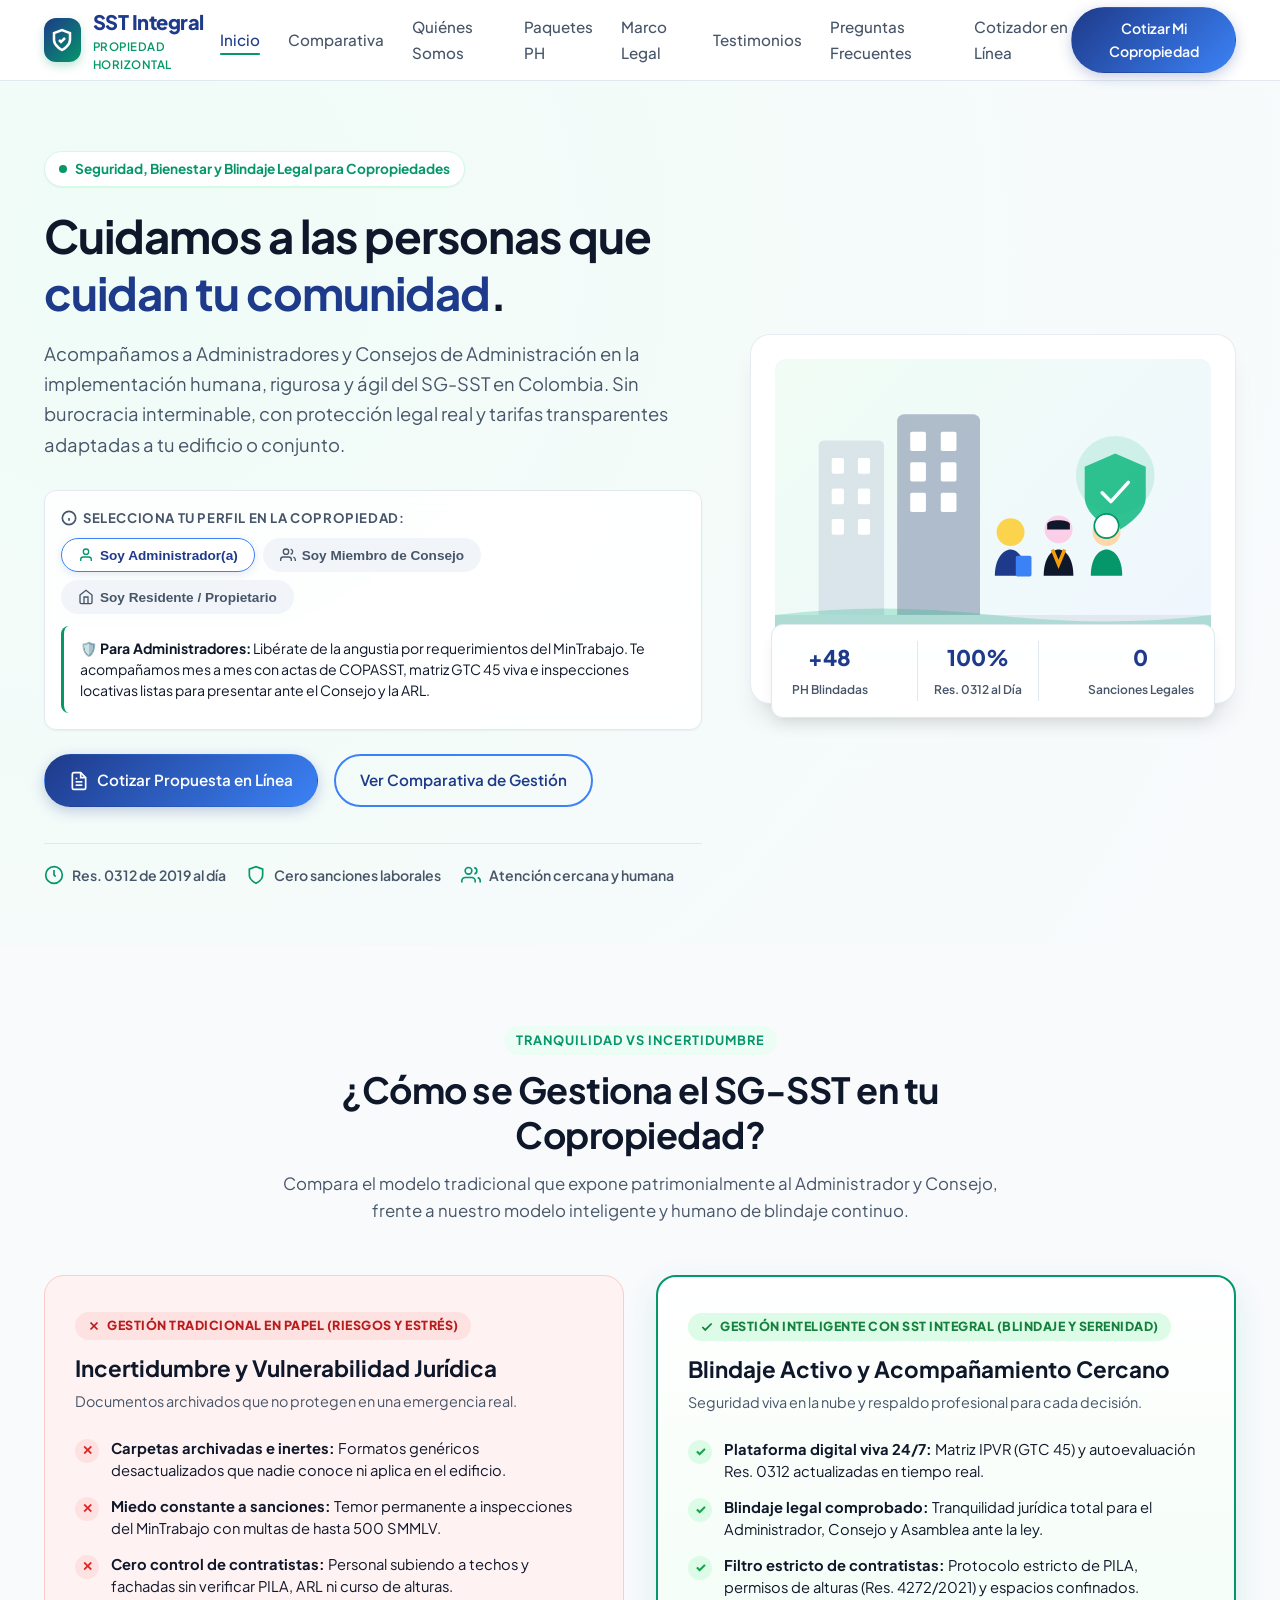
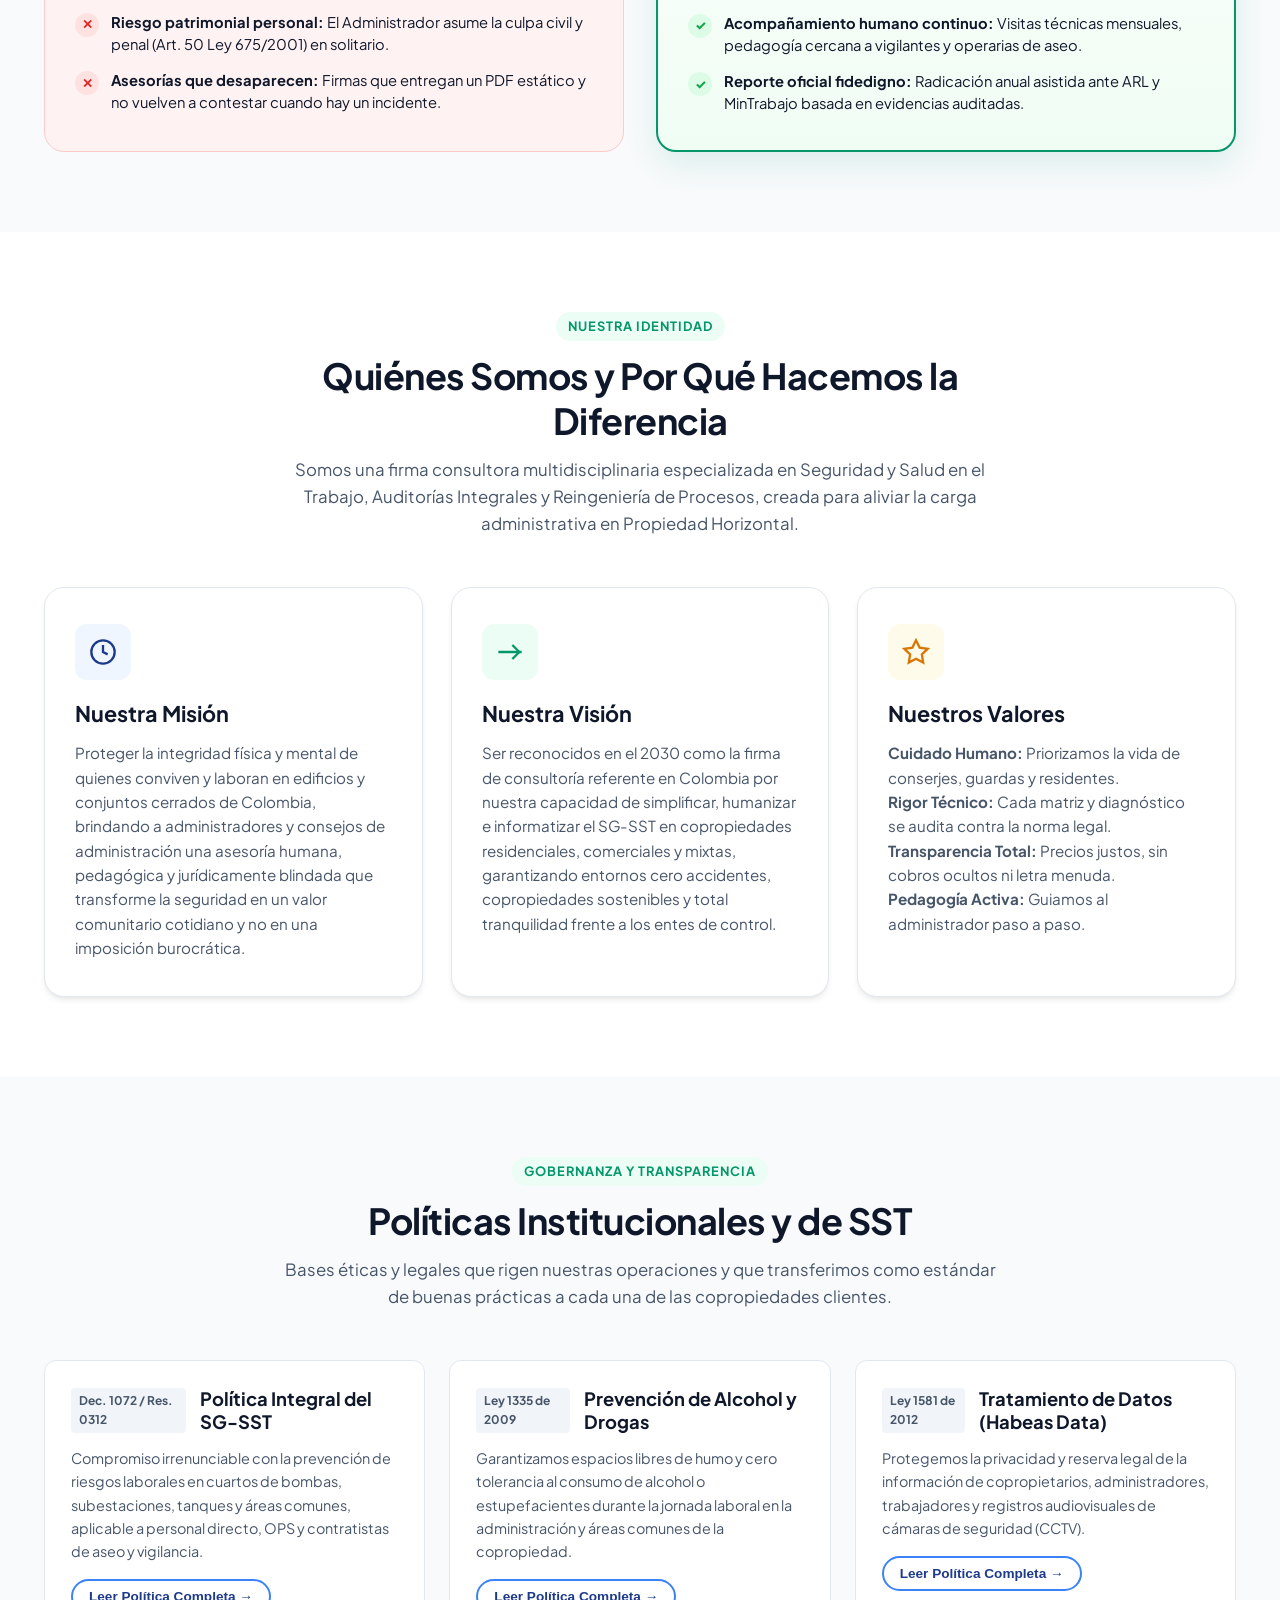
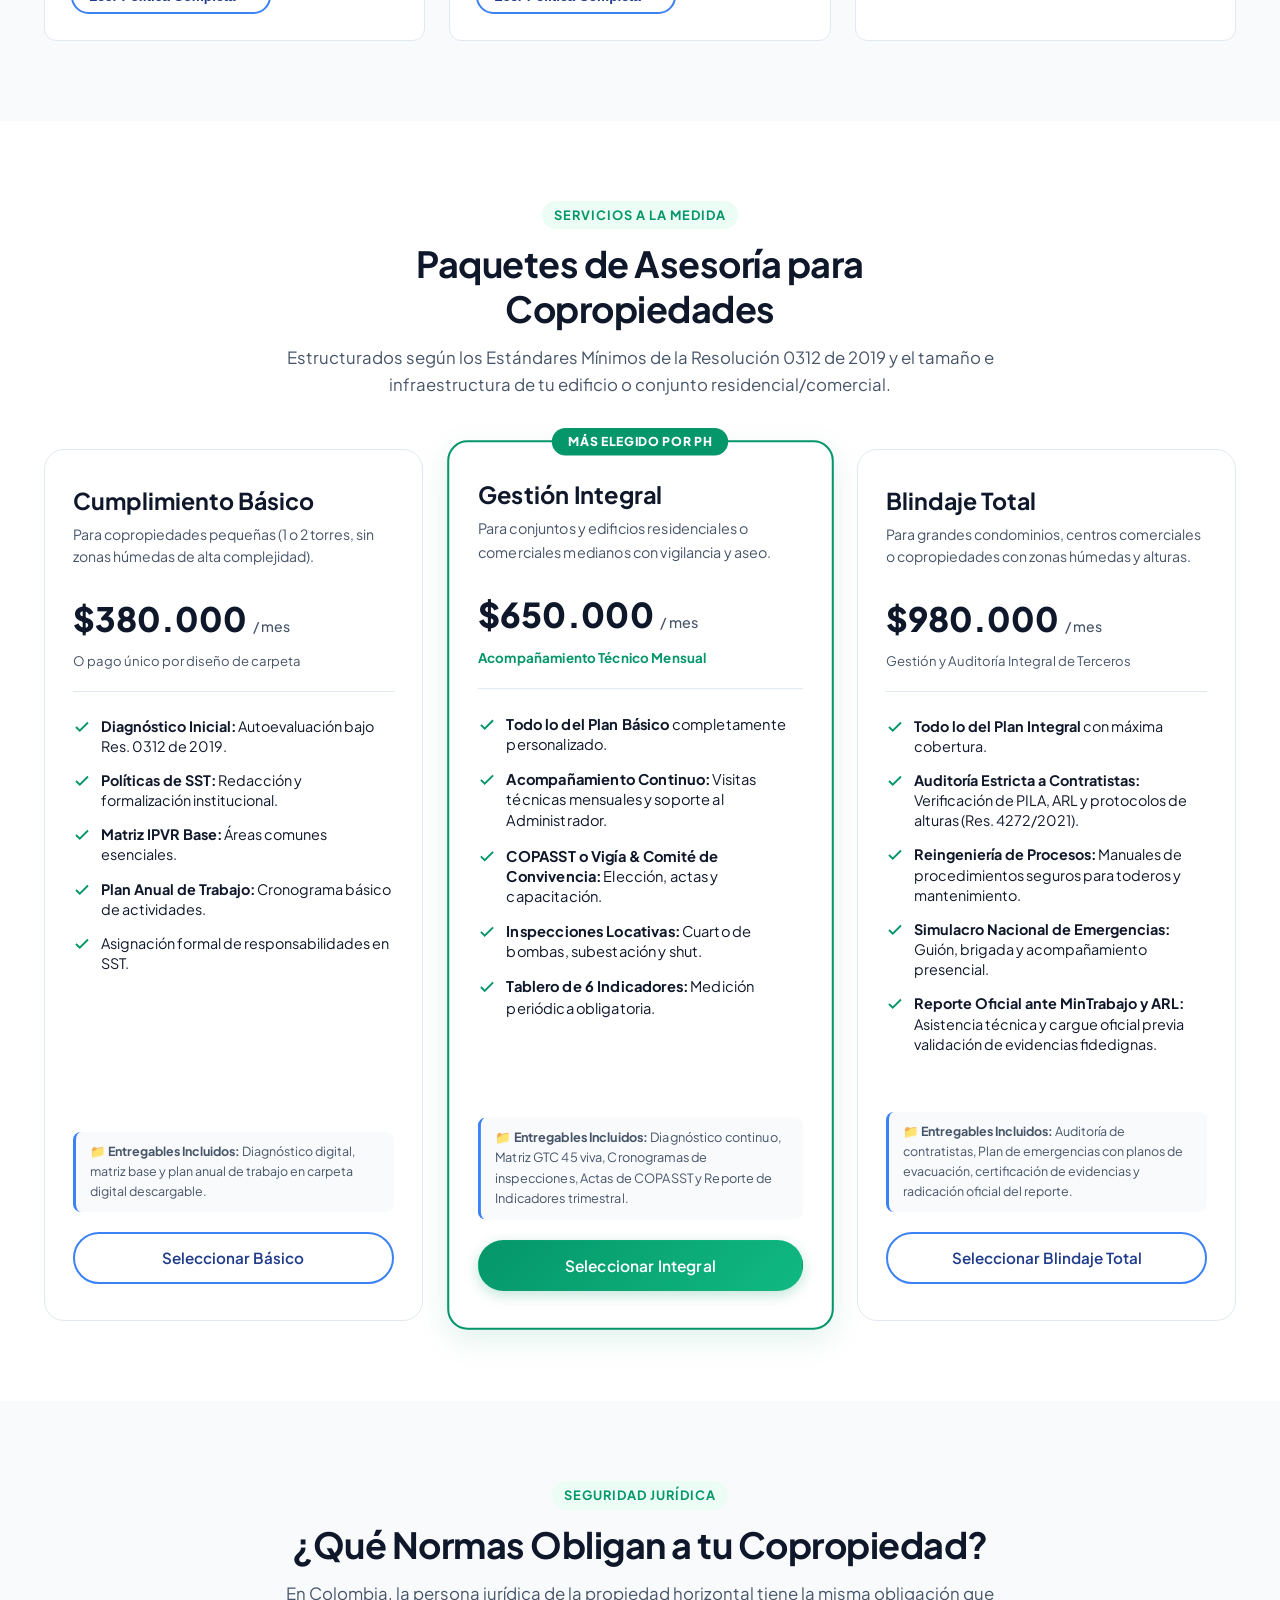
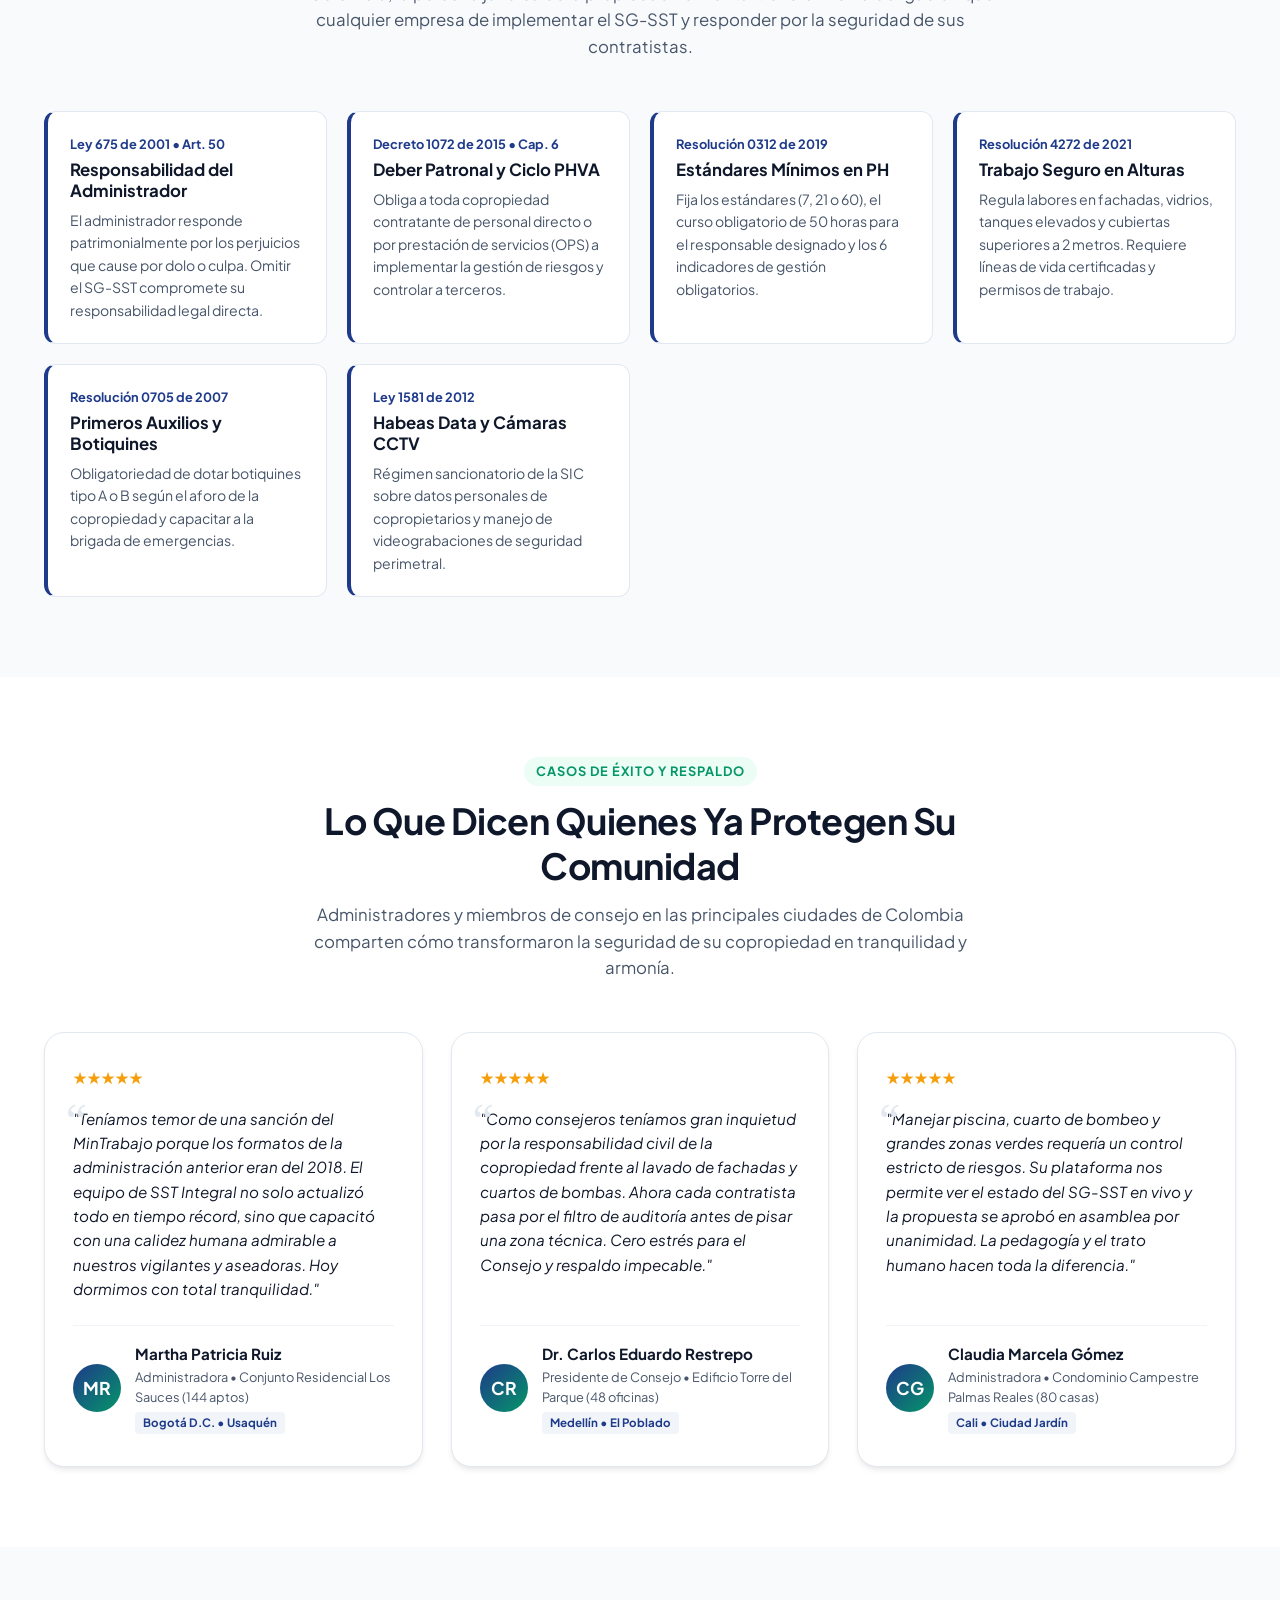
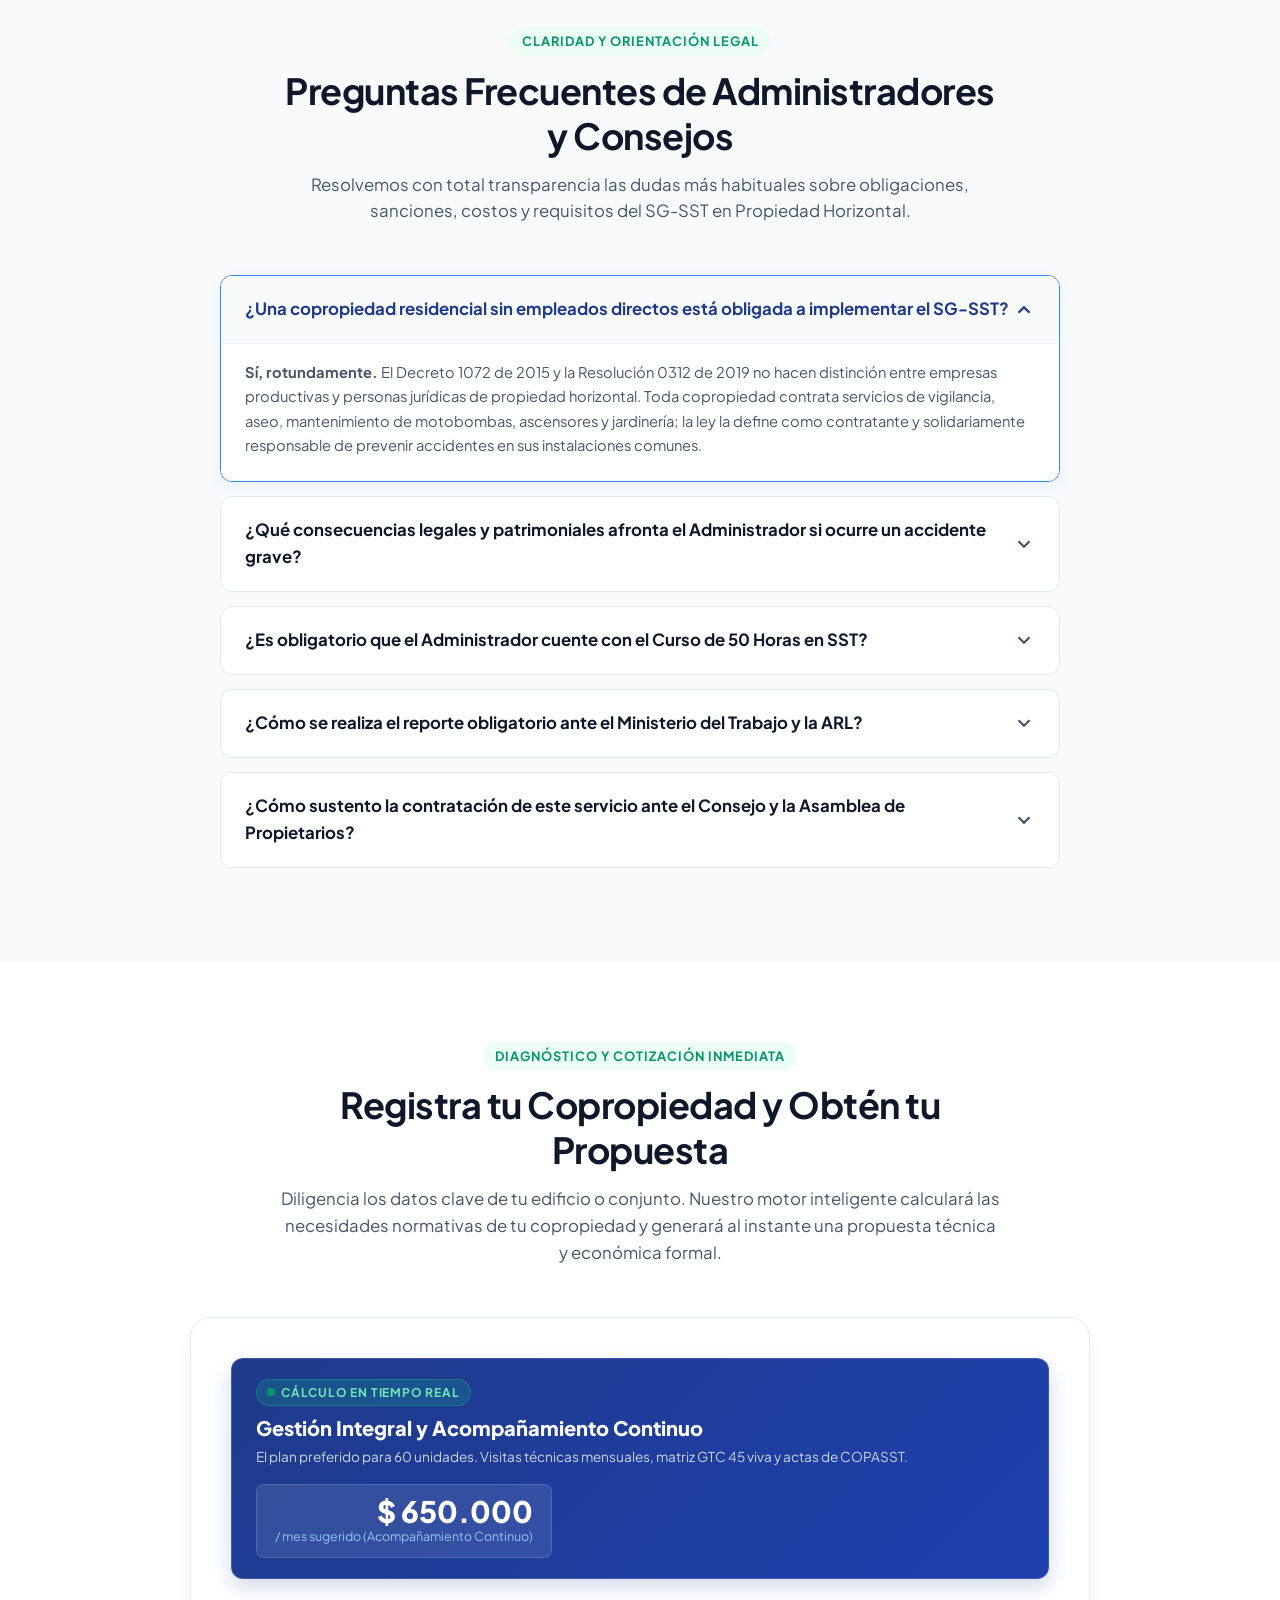
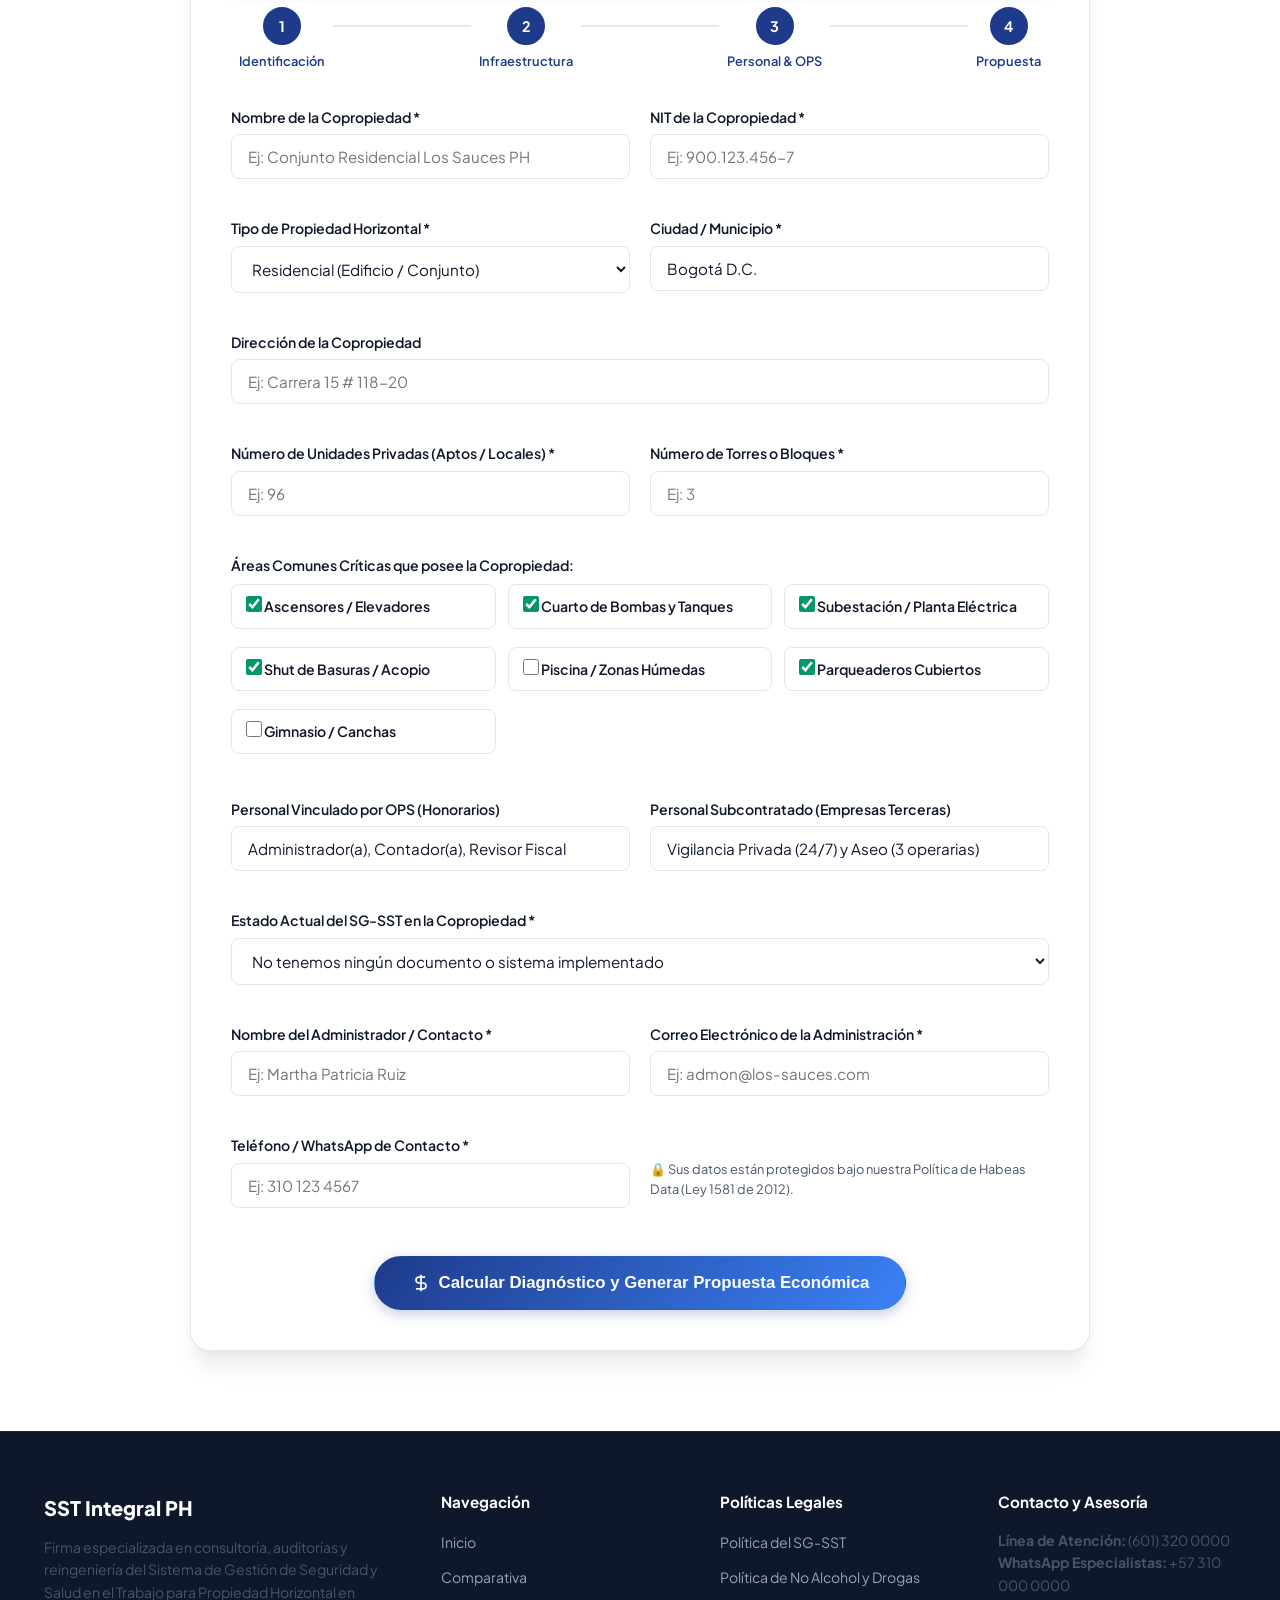
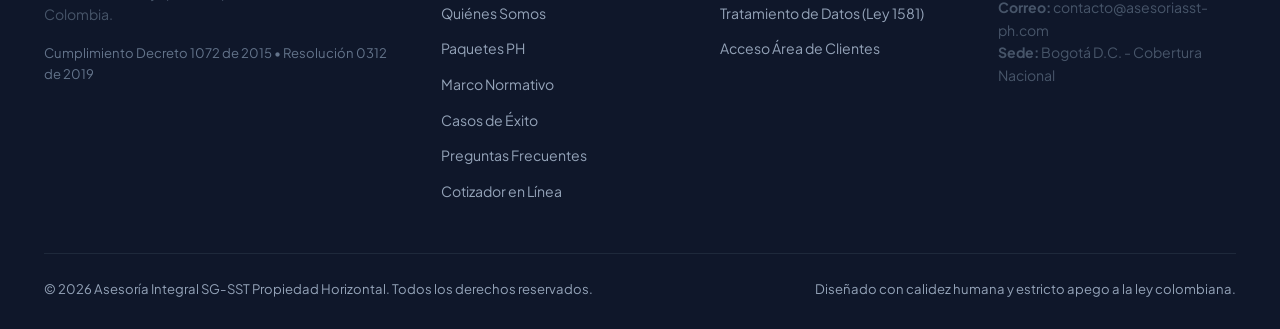
==== commit 2aa0508b: "Remove non-functional private portal link from static landing" ====
--- a/web/index.html
+++ b/web/index.html
@@ -43,14 +43,6 @@
       <div class="nav-actions">
         <a href="#cotizador" class="btn btn-primary" style="padding: 9px 18px; font-size: 0.88rem;">
           Cotizar Mi Copropiedad
-        </a>
-        <!-- Acceso seguro al Espacio de Entregables según paquete contratado -->
-        <a href="/entregables.html" class="btn btn-portal" title="Acceso al portal privado de entregables contratados">
-          <svg width="18" height="18" viewBox="0 0 24 24" fill="none" stroke="currentColor" stroke-width="2">
-            <rect x="3" y="11" width="18" height="11" rx="2" ry="2"></rect>
-            <path d="M7 11V7a5 5 0 0 1 10 0v4"></path>
-          </svg>
-          Portal Clientes
         </a>
       </div>
     </div>
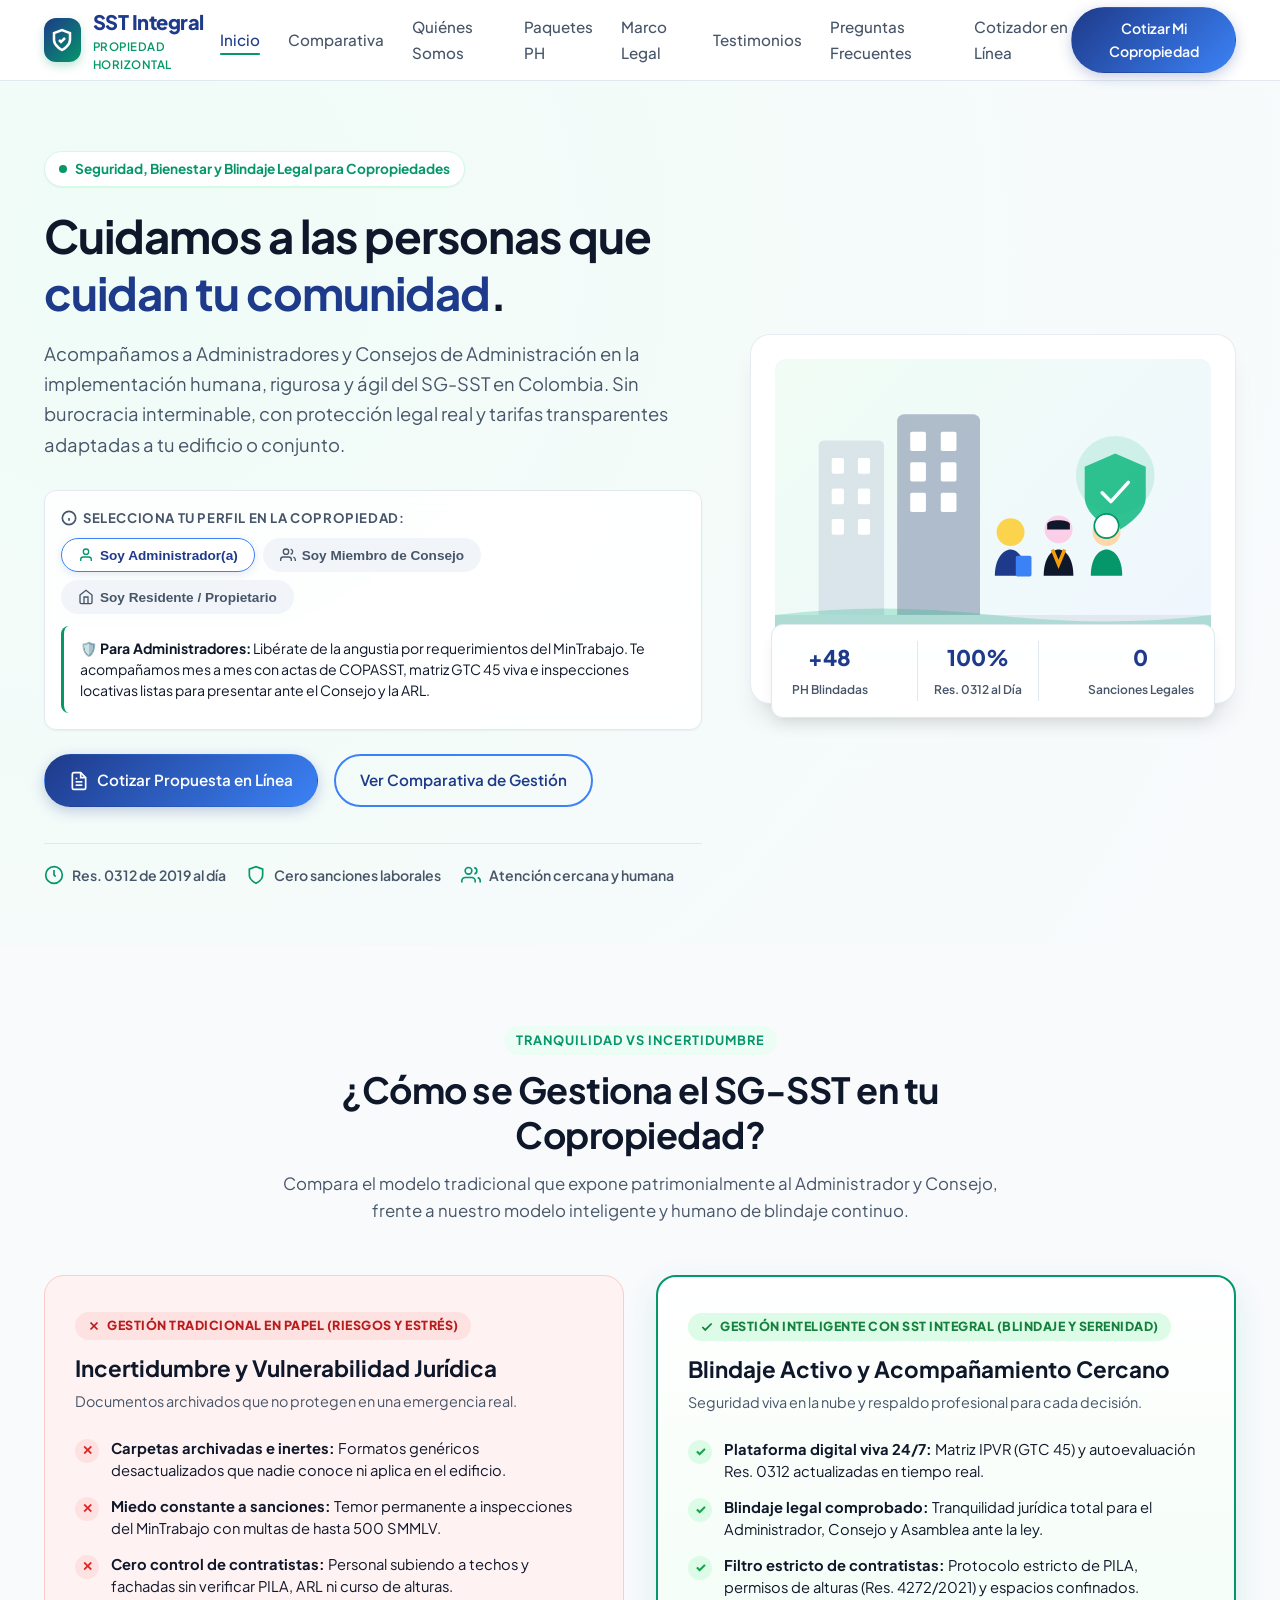
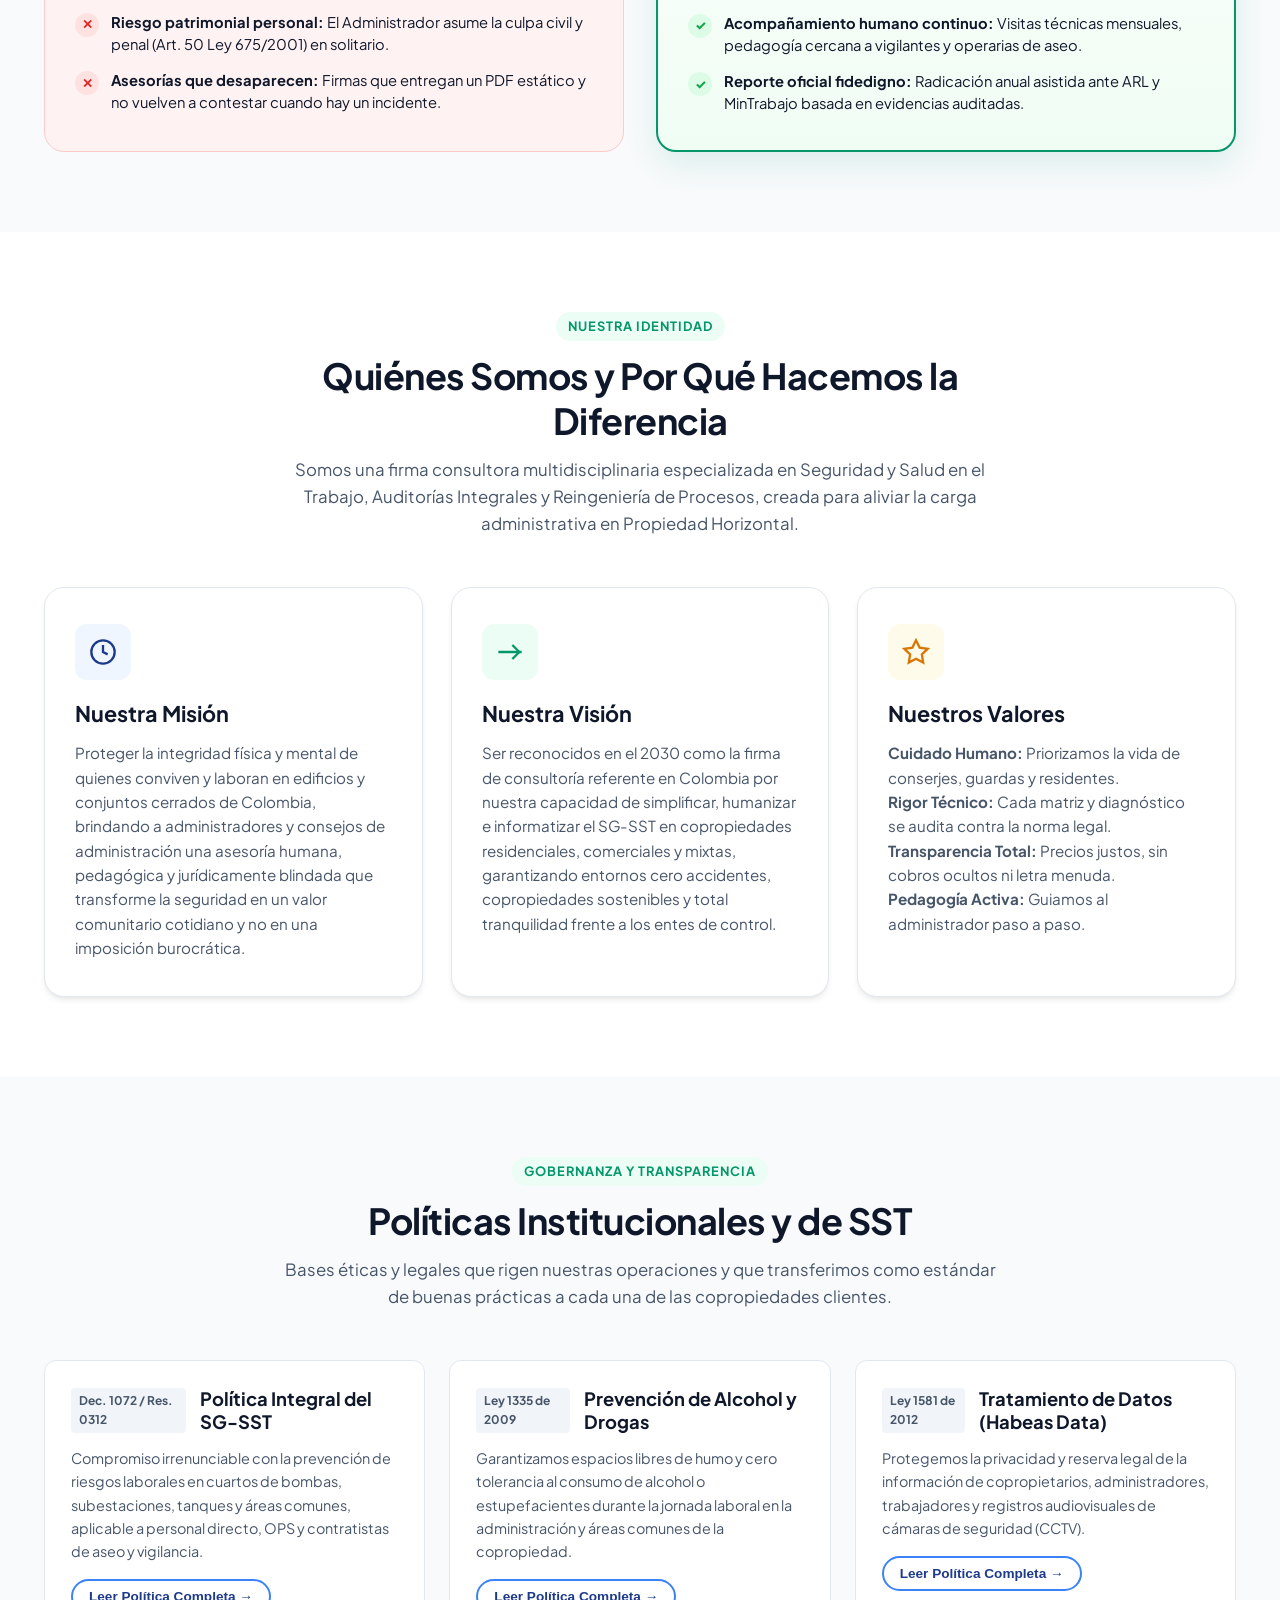
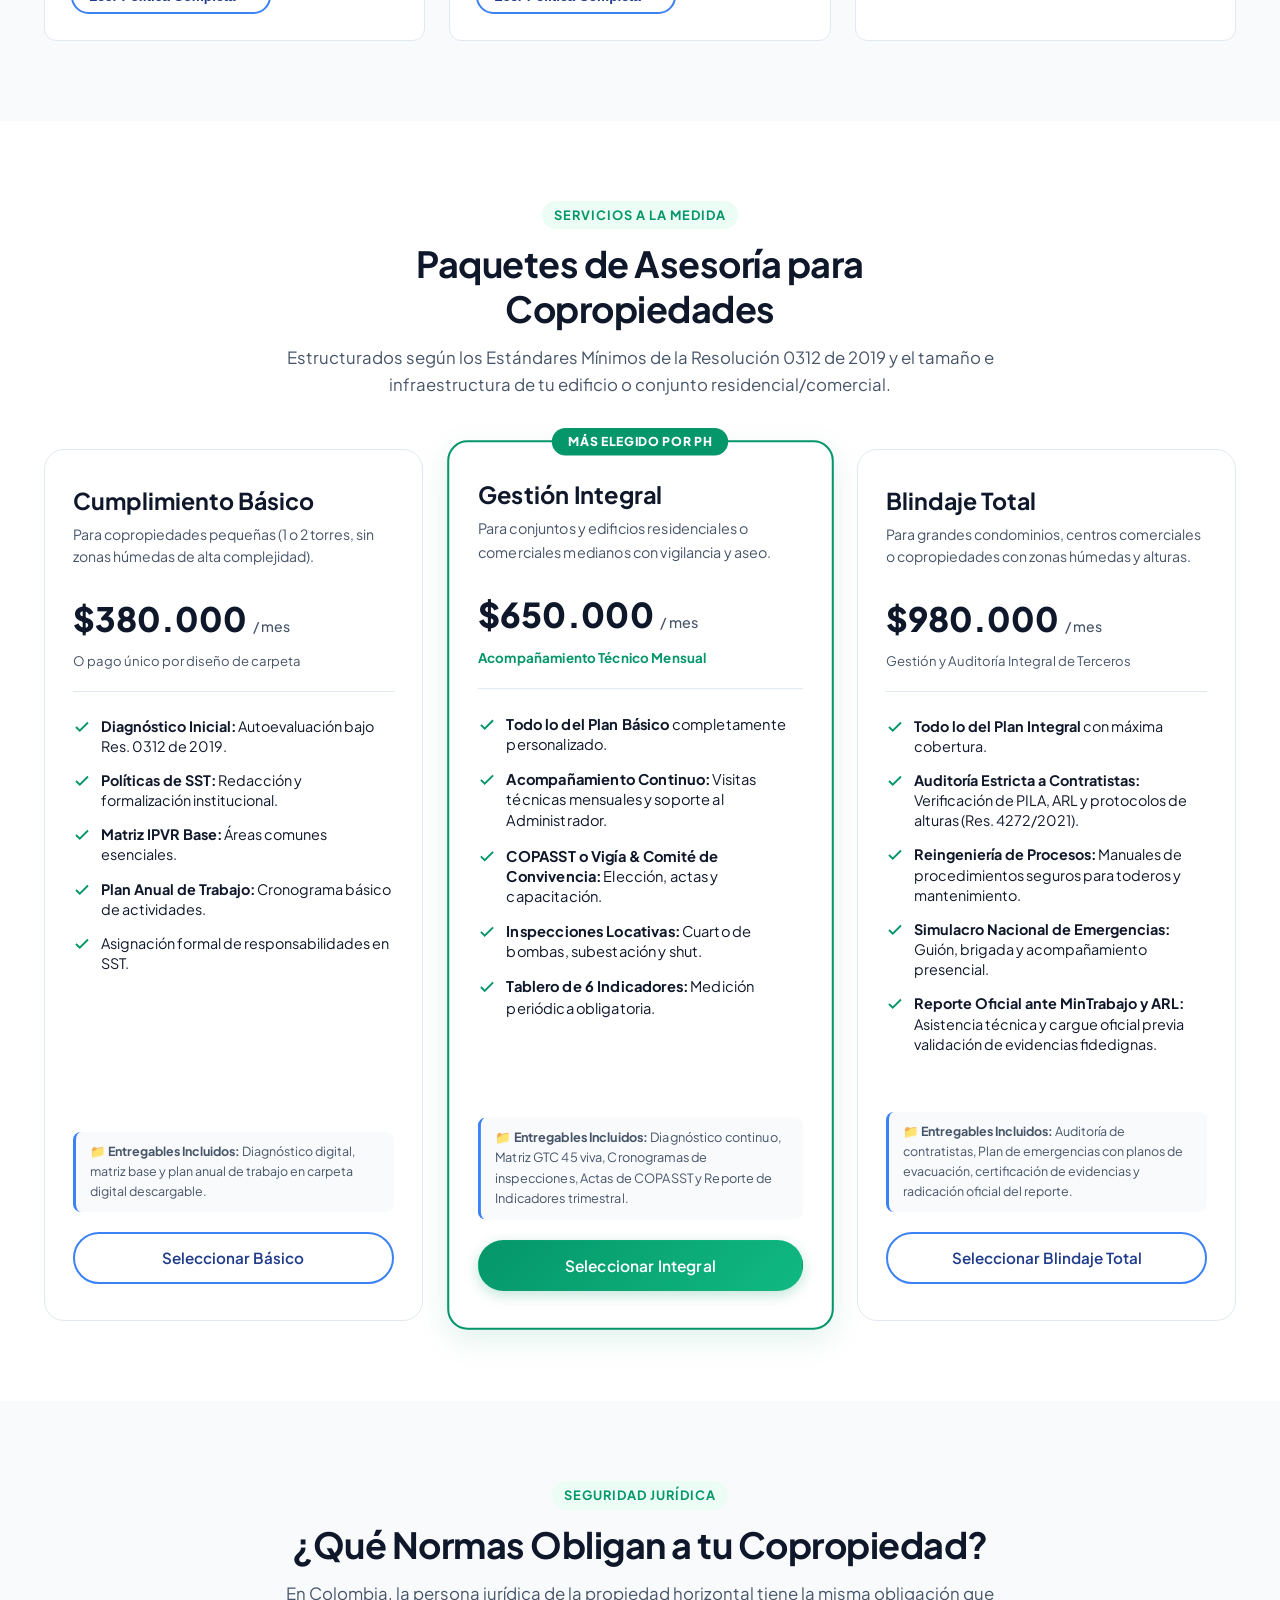
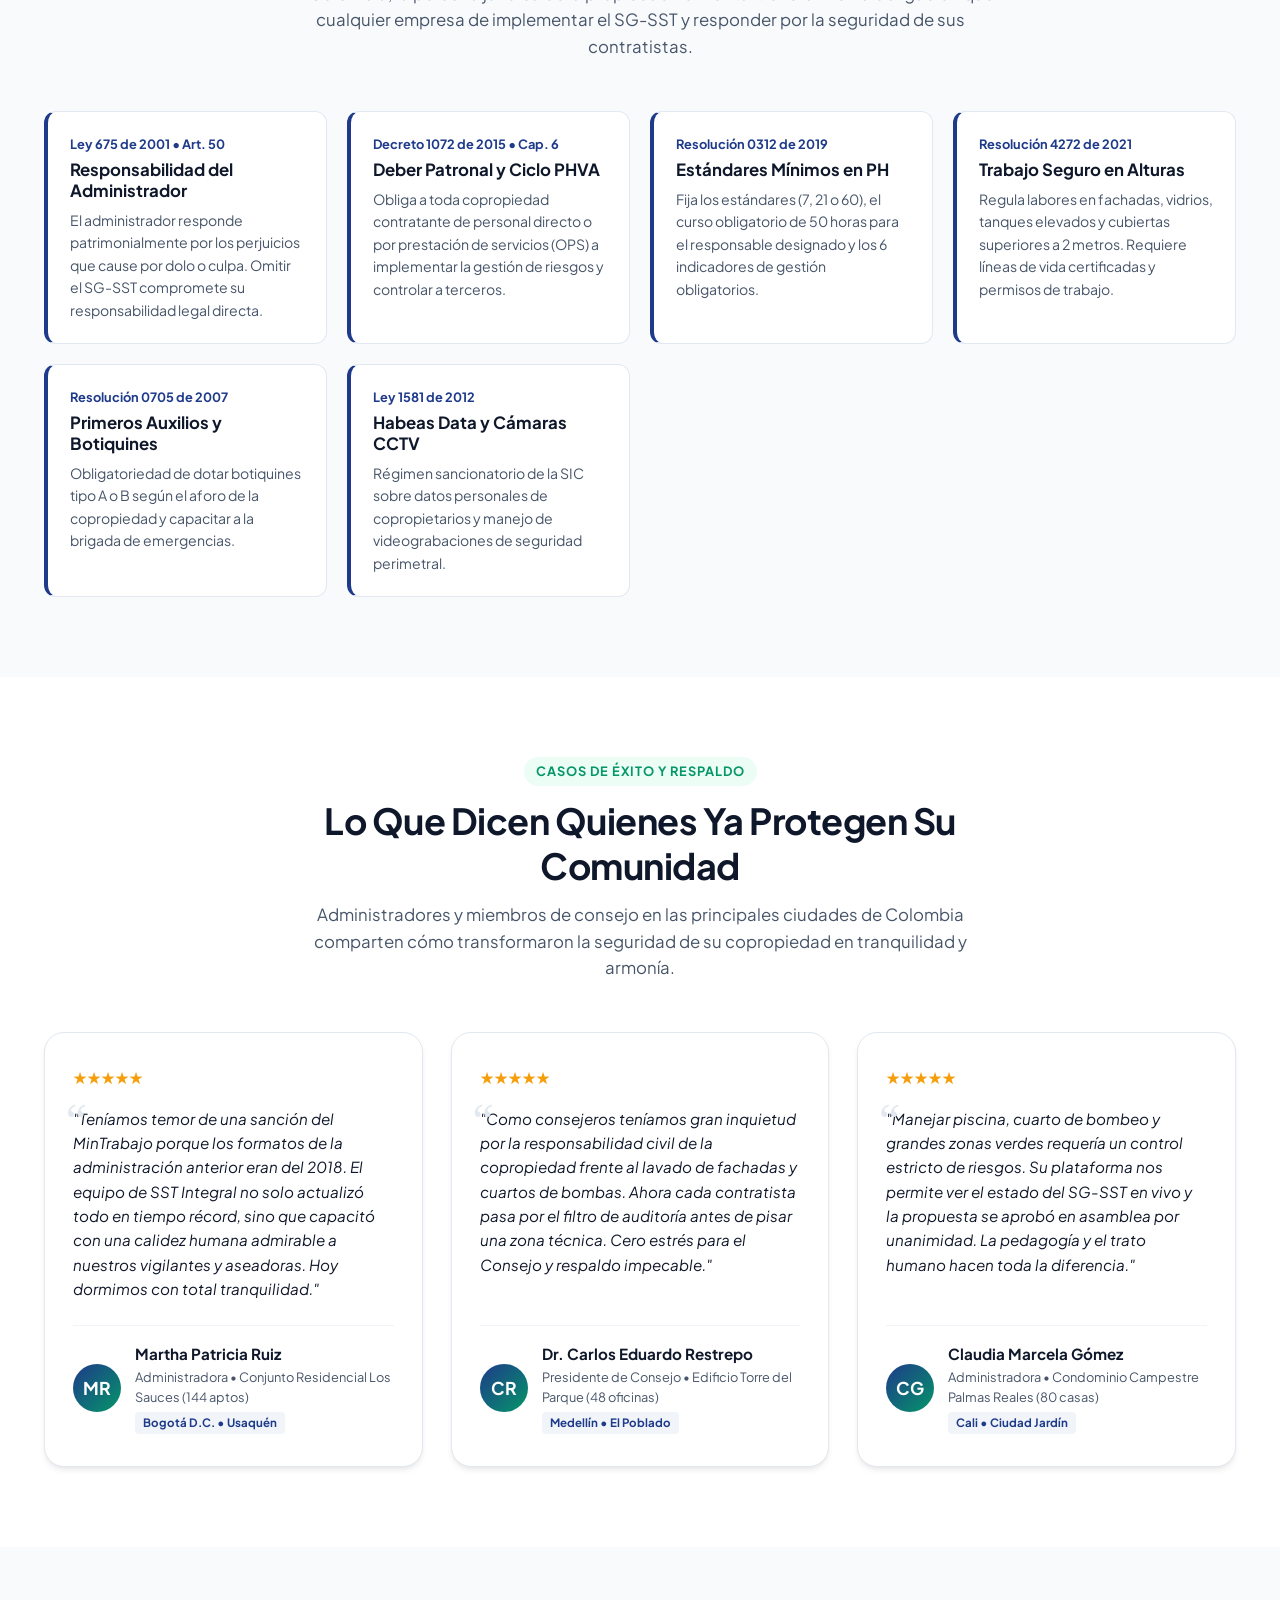
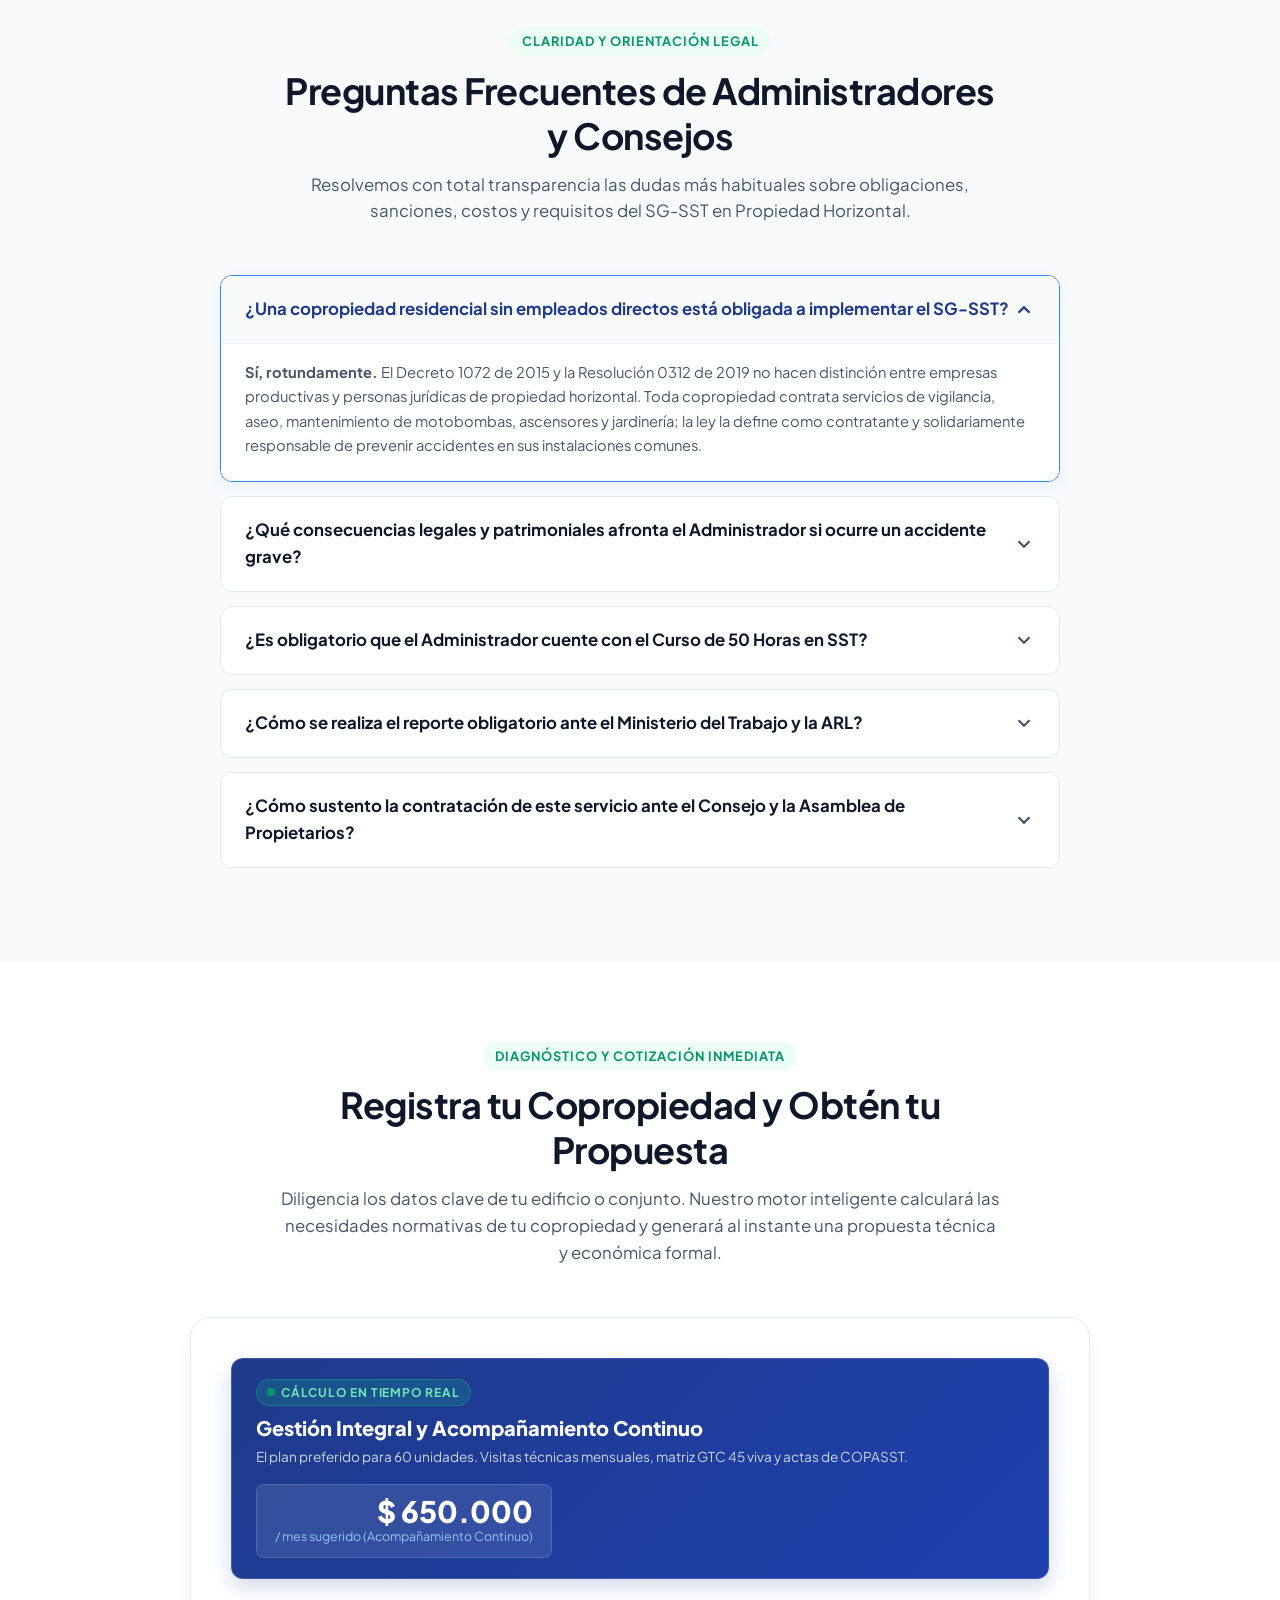
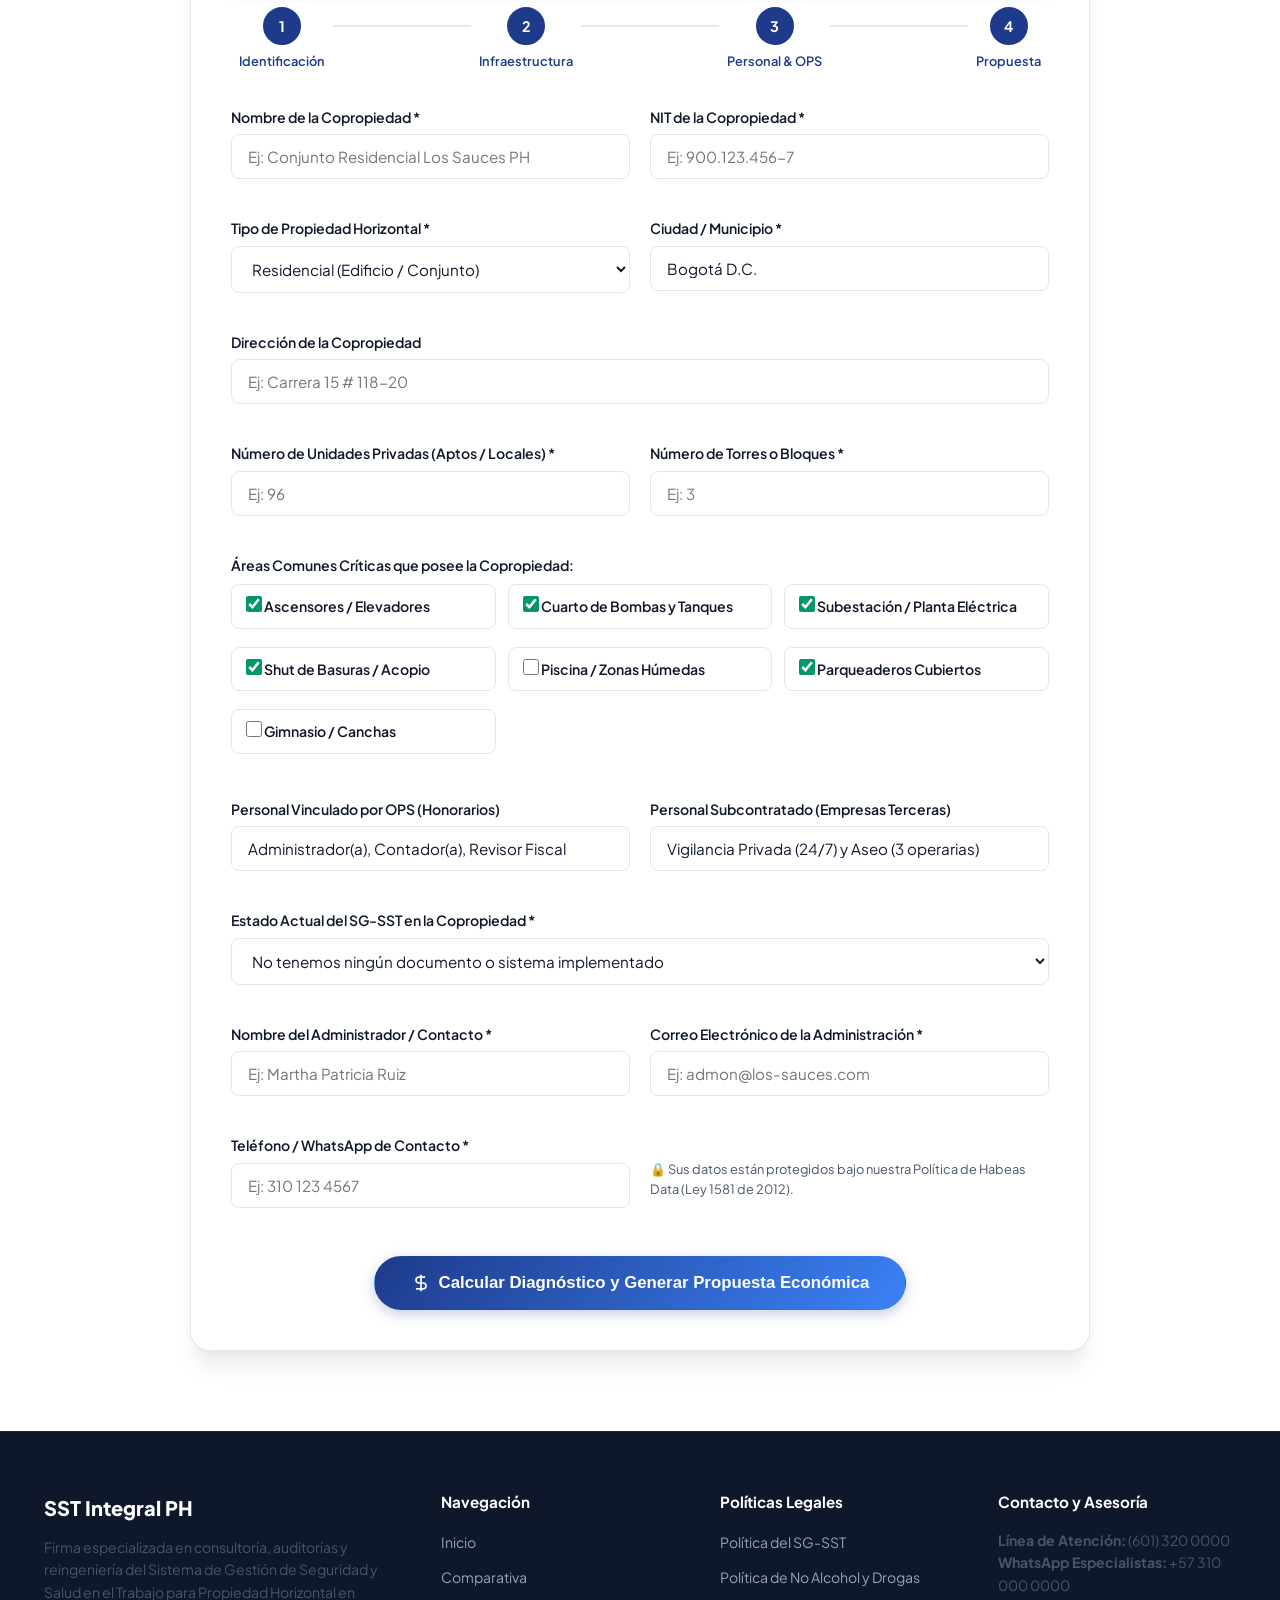
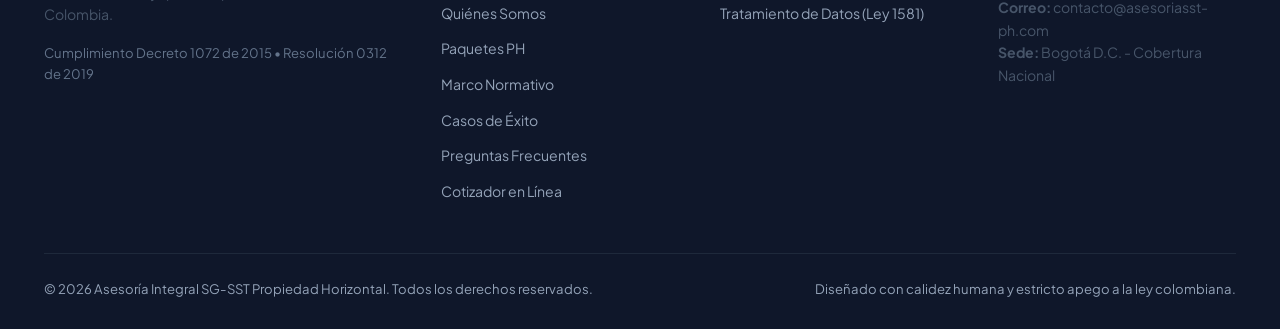
==== commit 502c137a: "Remove backend-only portal link from static footer" ====
--- a/web/index.html
+++ b/web/index.html
@@ -954,7 +954,6 @@
             <li><a href="javascript:void(0)" onclick="openPolicy('sgsst')">Política del SG-SST</a></li>
             <li><a href="javascript:void(0)" onclick="openPolicy('alcohol')">Política de No Alcohol y Drogas</a></li>
             <li><a href="javascript:void(0)" onclick="openPolicy('habeas')">Tratamiento de Datos (Ley 1581)</a></li>
-            <li><a href="/entregables.html">Acceso Área de Clientes</a></li>
           </ul>
         </div>
 
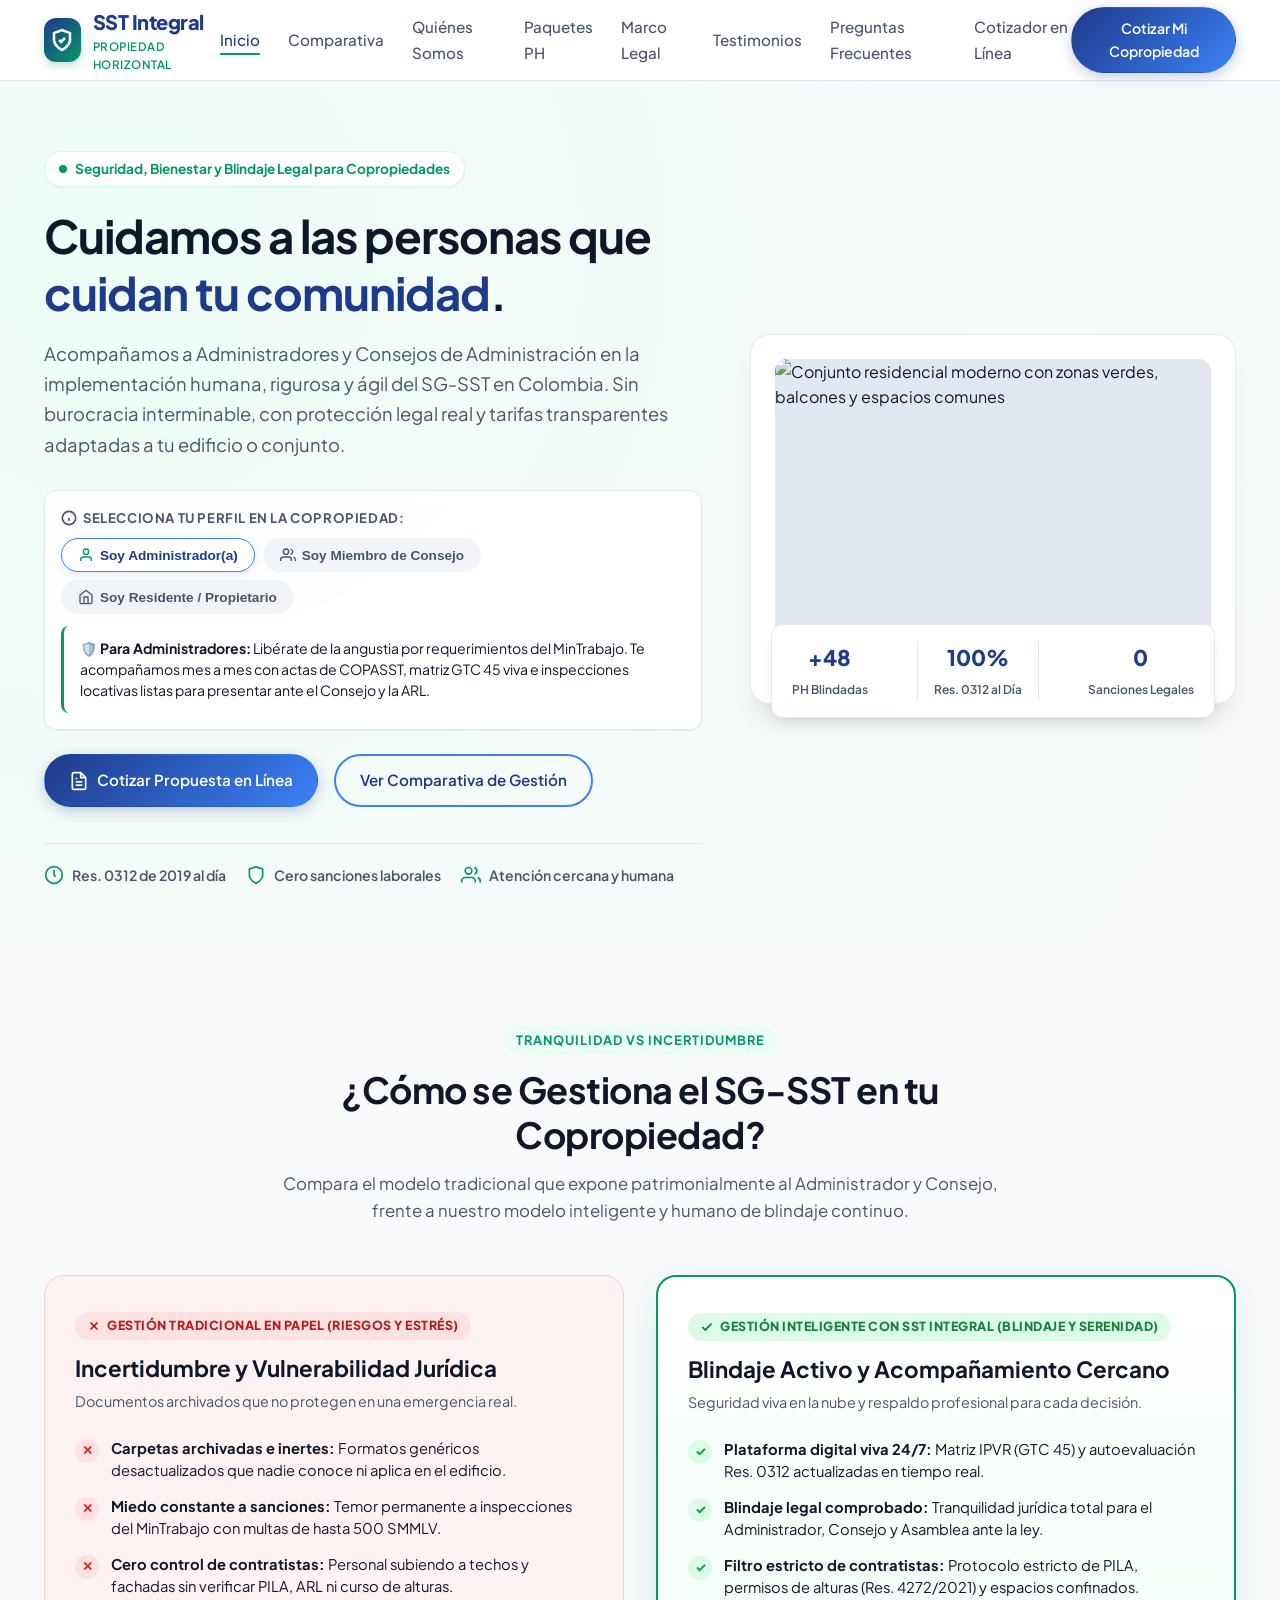
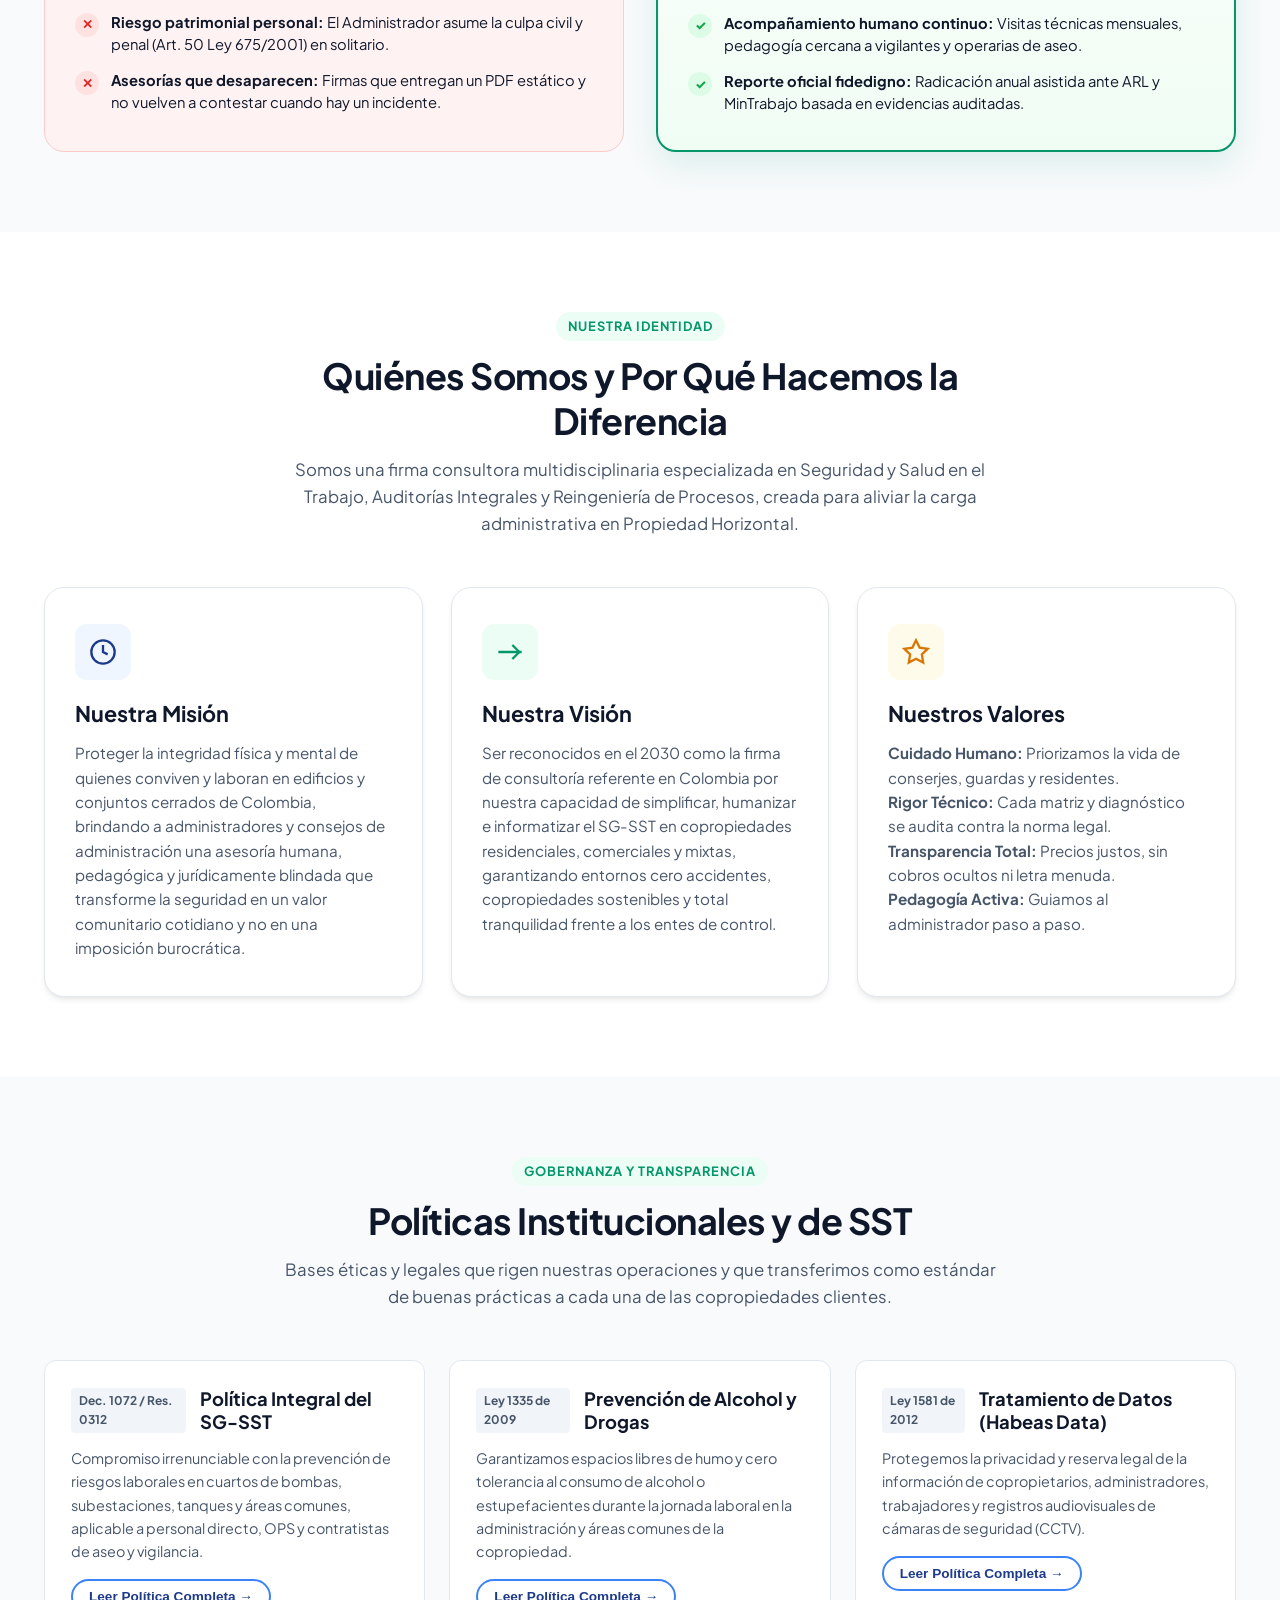
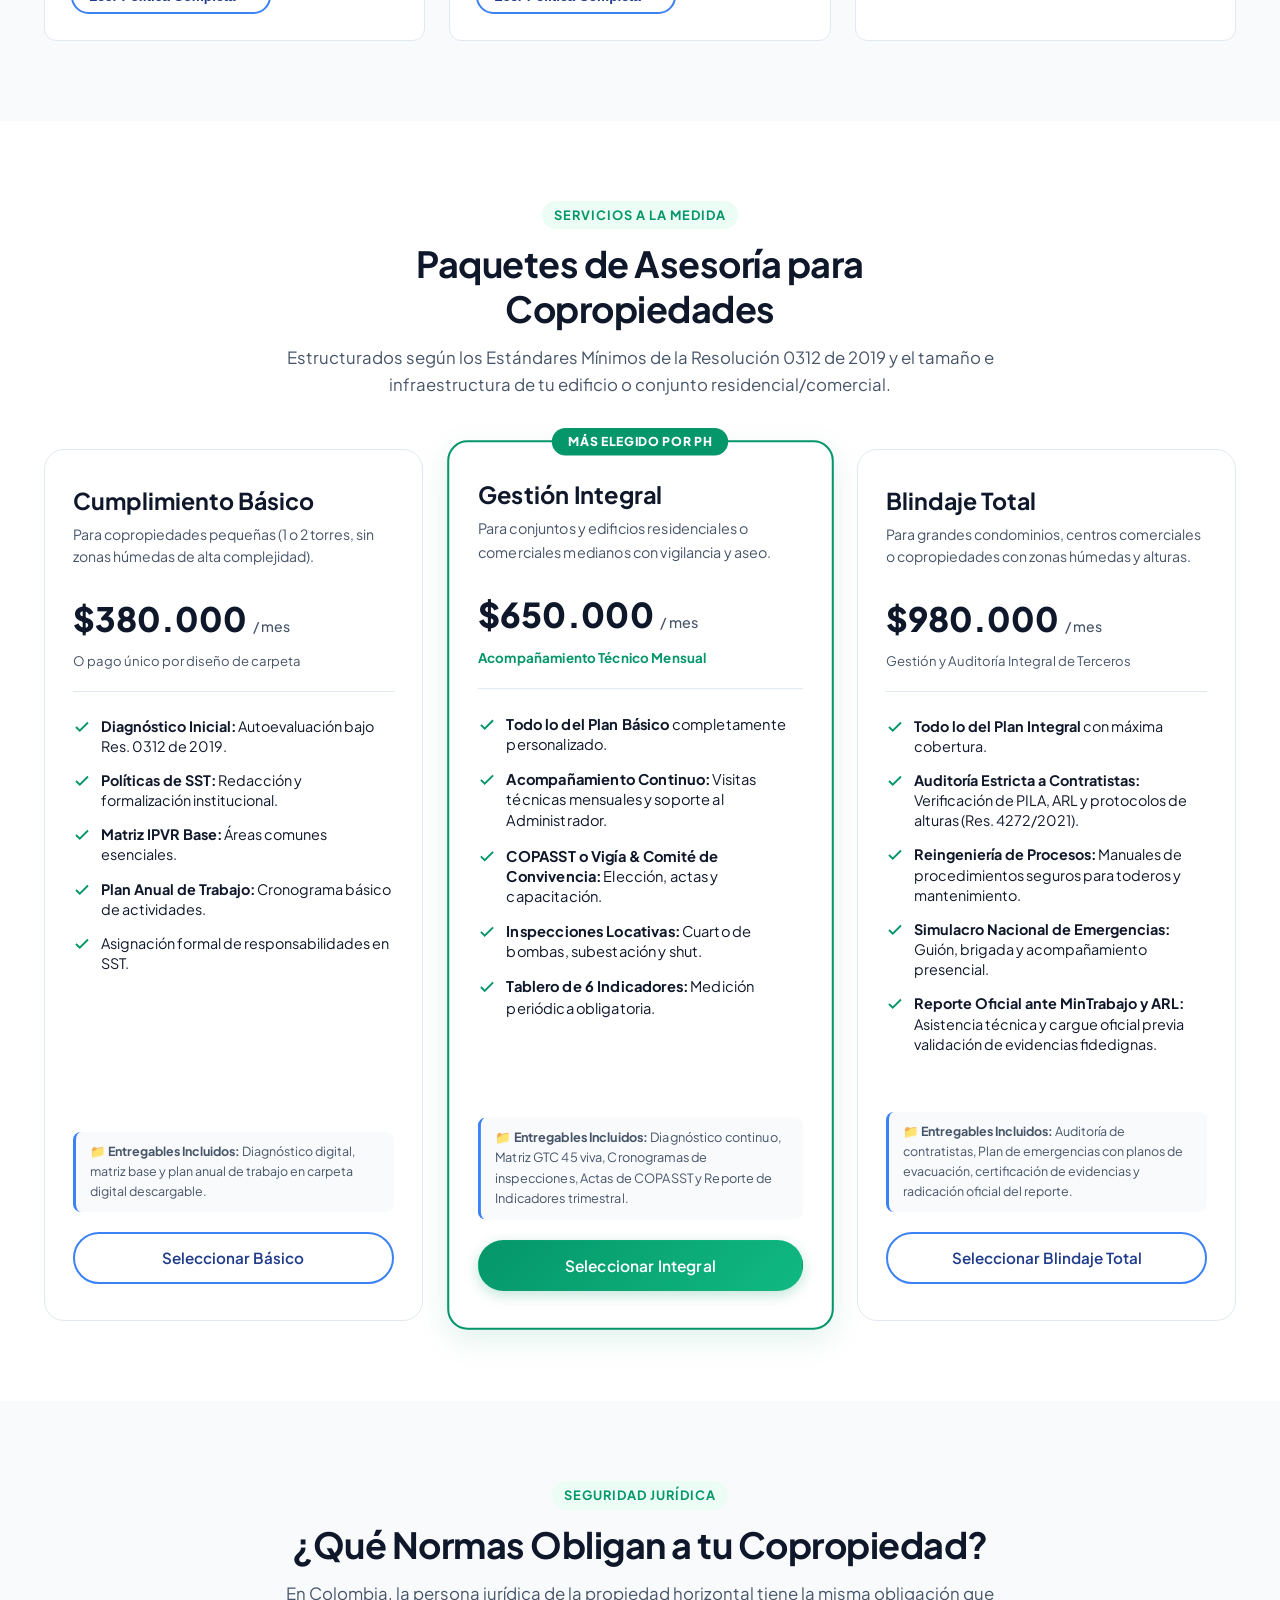
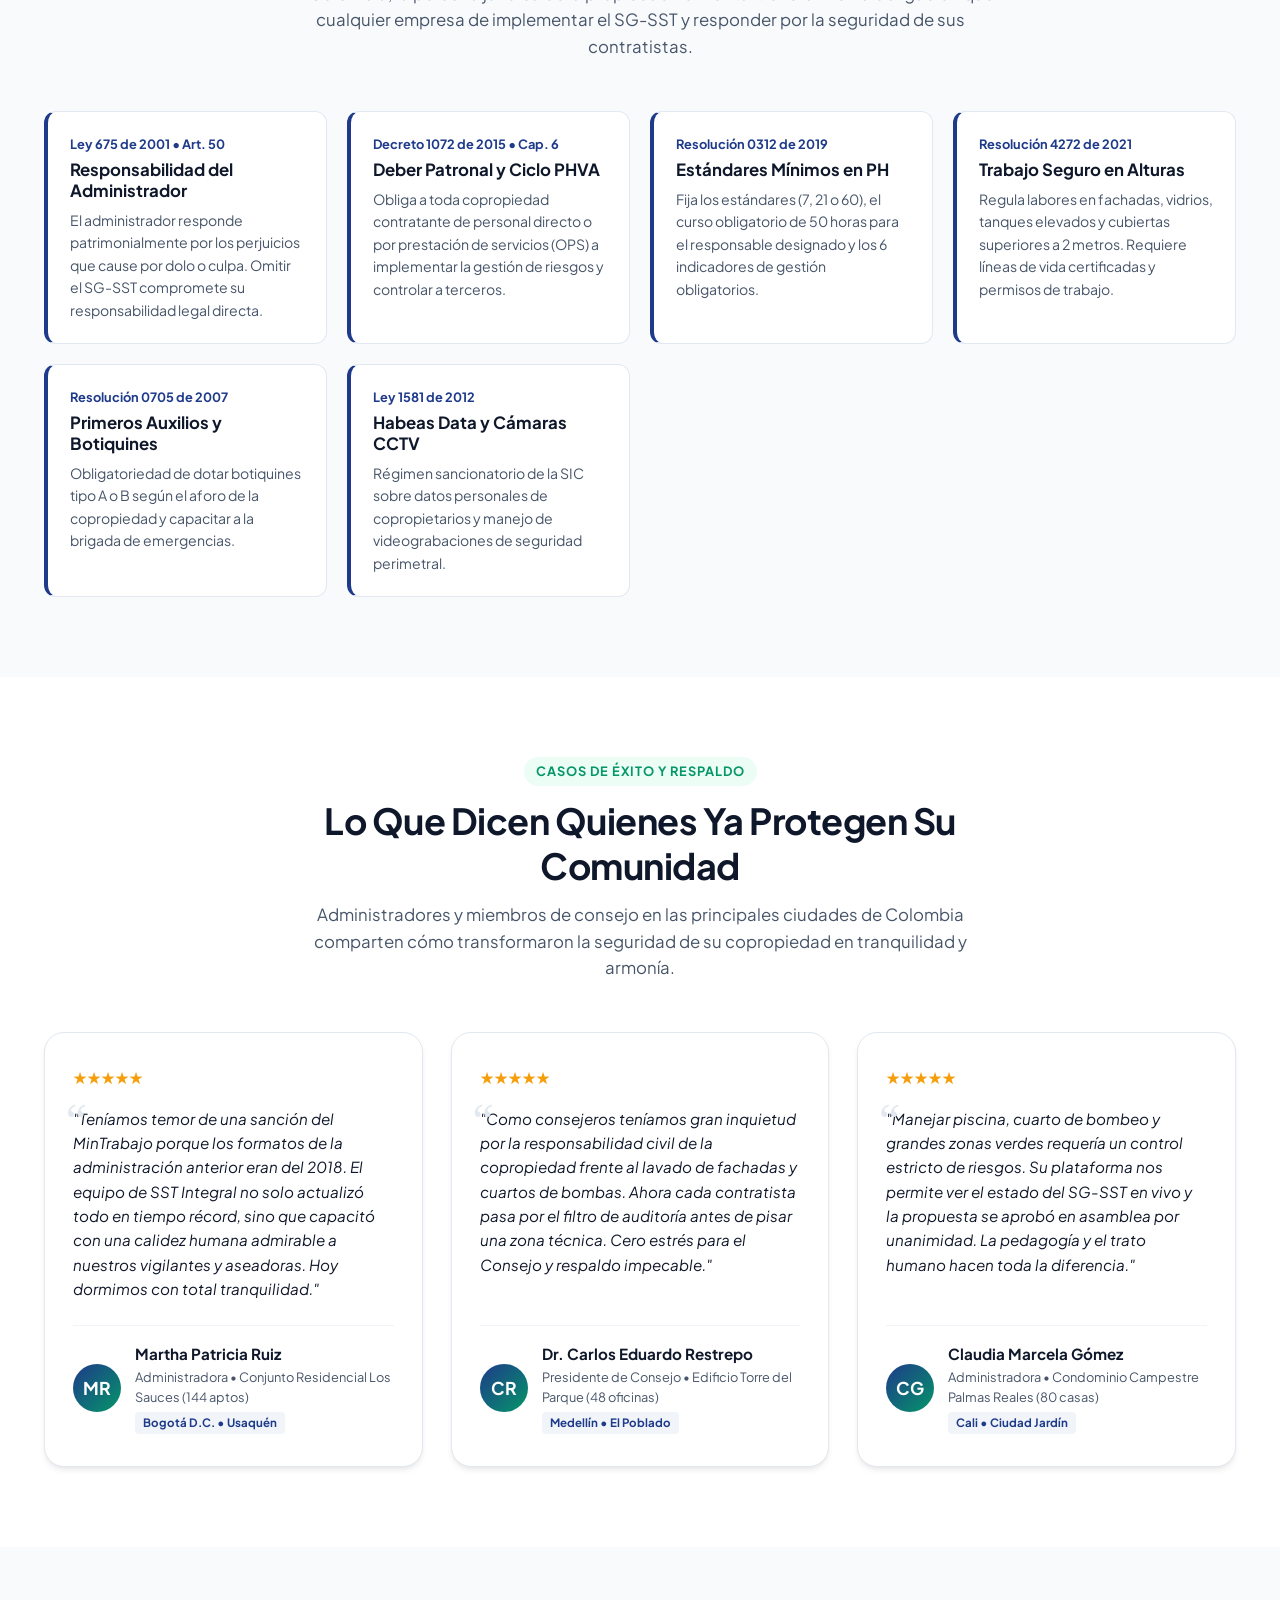
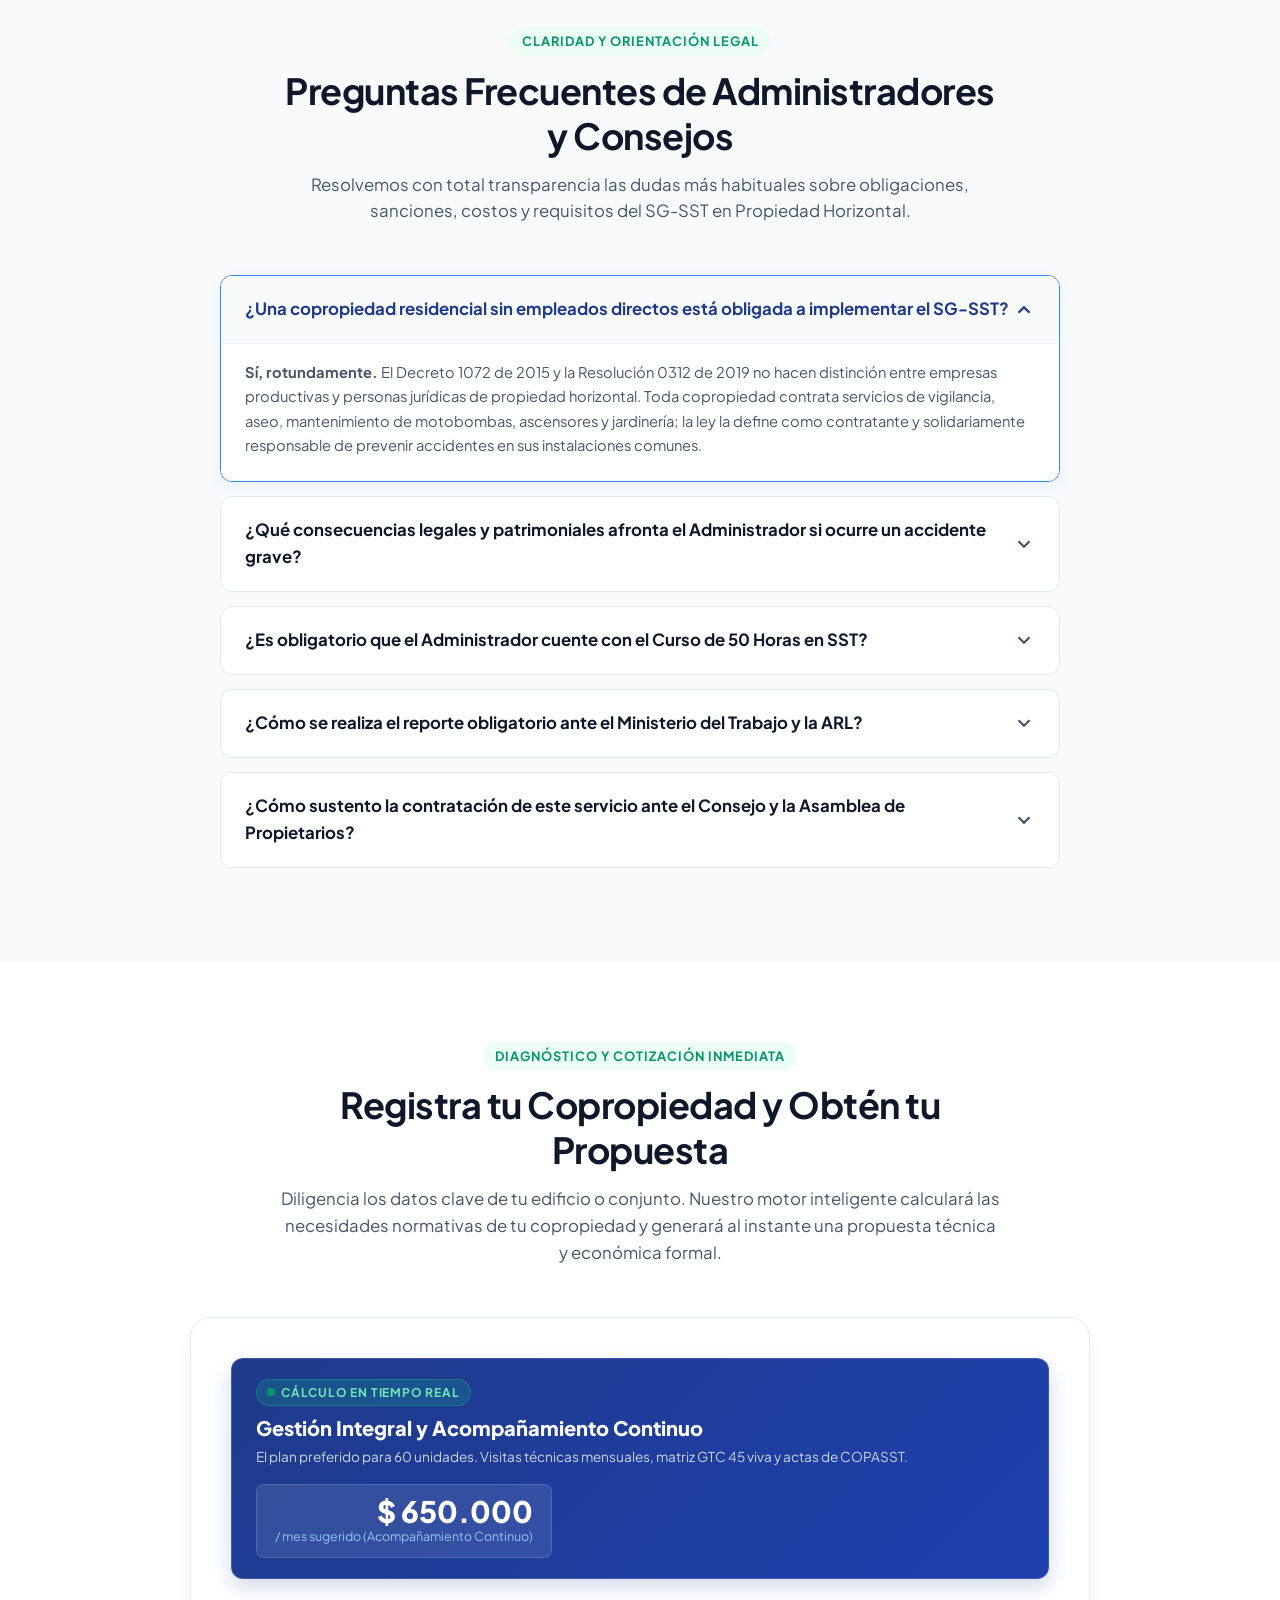
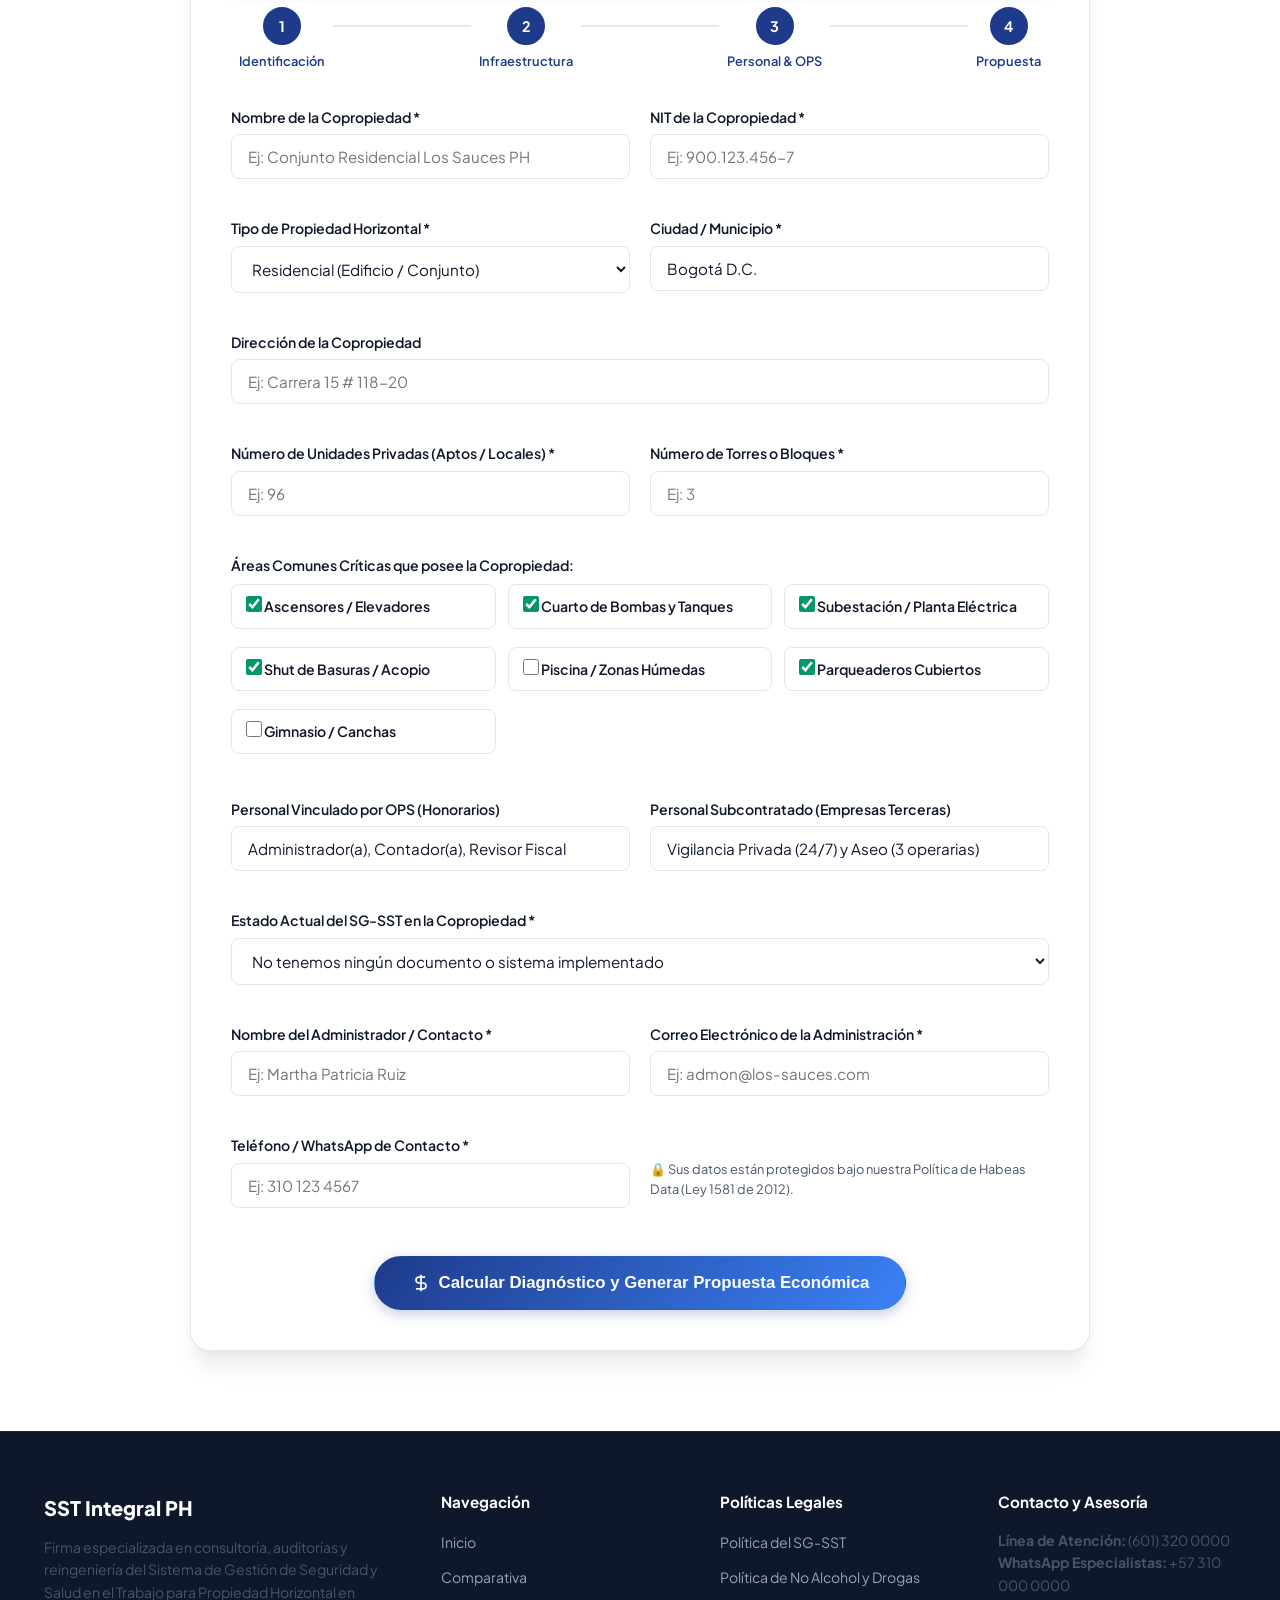
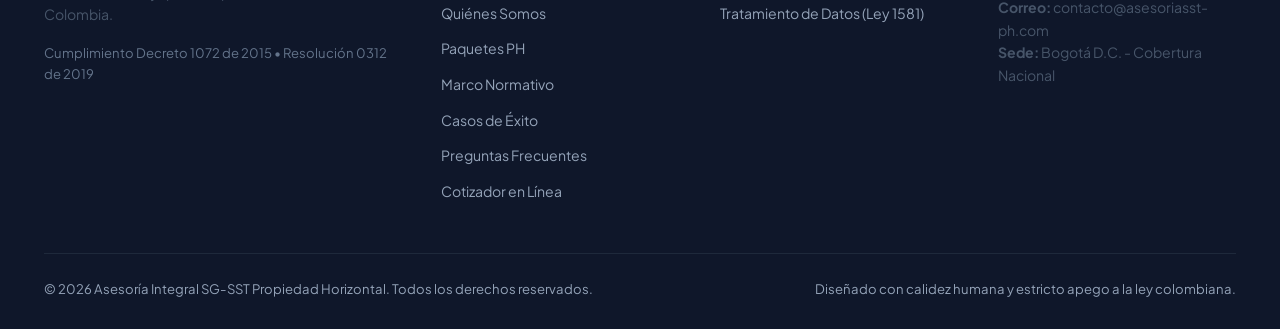
==== commit 3bfb4659: "Replace homepage hero illustration with residential community photo" ====
--- a/web/index.html
+++ b/web/index.html
@@ -150,53 +150,7 @@
       <!-- Tarjeta Visual con Fotografía y Gráficos Humanos de SST -->
       <div class="hero-visual-card">
         <div class="hero-image-wrapper">
-          <!-- Gráfica SVG Humanizada de Comunidad y Seguridad en Copropiedad -->
-          <svg width="100%" height="100%" viewBox="0 0 500 320" fill="none" xmlns="http://www.w3.org/2000/svg" style="background: linear-gradient(135deg, #f0fdf4 0%, #eff6ff 100%);">
-            <!-- Edificios amigables de fondo -->
-            <rect x="50" y="70" width="75" height="210" rx="6" fill="#cbd5e1" opacity="0.6"/>
-            <rect x="65" y="90" width="14" height="18" rx="2" fill="#ffffff"/>
-            <rect x="95" y="90" width="14" height="18" rx="2" fill="#ffffff"/>
-            <rect x="65" y="125" width="14" height="18" rx="2" fill="#ffffff"/>
-            <rect x="95" y="125" width="14" height="18" rx="2" fill="#ffffff"/>
-            <rect x="65" y="160" width="14" height="18" rx="2" fill="#ffffff"/>
-            <rect x="95" y="160" width="14" height="18" rx="2" fill="#ffffff"/>
-            
-            <rect x="140" y="40" width="95" height="240" rx="8" fill="#94a3b8" opacity="0.7"/>
-            <rect x="155" y="60" width="18" height="22" rx="2" fill="#ffffff"/>
-            <rect x="190" y="60" width="18" height="22" rx="2" fill="#ffffff"/>
-            <rect x="155" y="95" width="18" height="22" rx="2" fill="#ffffff"/>
-            <rect x="190" y="95" width="18" height="22" rx="2" fill="#ffffff"/>
-            <rect x="155" y="130" width="18" height="22" rx="2" fill="#ffffff"/>
-            <rect x="190" y="130" width="18" height="22" rx="2" fill="#ffffff"/>
-
-            <!-- Áreas Verdes y Seguridad -->
-            <circle cx="390" cy="110" r="45" fill="#10b981" opacity="0.15"/>
-            <path d="M390 85L425 100V135C425 158 390 175 390 175C390 175 355 158 355 135V100L390 85Z" fill="#10b981" opacity="0.85"/>
-            <path d="M375 130L385 140L405 118" stroke="#ffffff" stroke-width="4" stroke-linecap="round" stroke-linejoin="round"/>
-
-            <!-- Figuras Humanas representando Comunidad, Guardia y Administradora -->
-            <g transform="translate(240, 150)">
-              <!-- Administradora con carpeta de SST -->
-              <circle cx="30" cy="25" r="16" fill="#fcd34d"/>
-              <path d="M12 75C12 55 22 45 30 45C38 45 48 55 48 75" fill="#1e3a8a"/>
-              <rect x="36" y="52" width="18" height="24" rx="2" fill="#3b82f6"/>
-
-              <!-- Guarda de Seguridad con gorra y chaleco reflectivo -->
-              <circle cx="85" cy="22" r="16" fill="#fbcfe8"/>
-              <path d="M72 16C72 10 98 10 98 16V22H72V16Z" fill="#0f172a"/>
-              <path d="M68 75C68 55 77 45 85 45C93 45 102 55 102 75" fill="#0f172a"/>
-              <path d="M78 45L85 62L92 45" stroke="#f59e0b" stroke-width="4"/>
-
-              <!-- Operaria de Servicios Generales con EPP -->
-              <circle cx="140" cy="25" r="16" fill="#fed7aa"/>
-              <path d="M122 75C122 55 131 45 140 45C149 45 158 55 158 75" fill="#059669"/>
-              <circle cx="140" cy="18" r="14" fill="#ffffff" stroke="#059669" stroke-width="2"/>
-            </g>
-
-            <!-- Piso suave y jardín -->
-            <rect x="0" y="270" width="500" height="50" fill="#e2e8f0"/>
-            <path d="M0 270 Q 120 255 250 270 T 500 270 V 320 H 0 Z" fill="#10b981" opacity="0.25"/>
-          </svg>
+          <img class="hero-img" src="https://images.pexels.com/photos/31656168/pexels-photo-31656168.jpeg?auto=compress&cs=tinysrgb&w=1400" alt="Conjunto residencial moderno con zonas verdes, balcones y espacios comunes" loading="eager" fetchpriority="high">
         </div>
 
         <div class="hero-floating-stat">
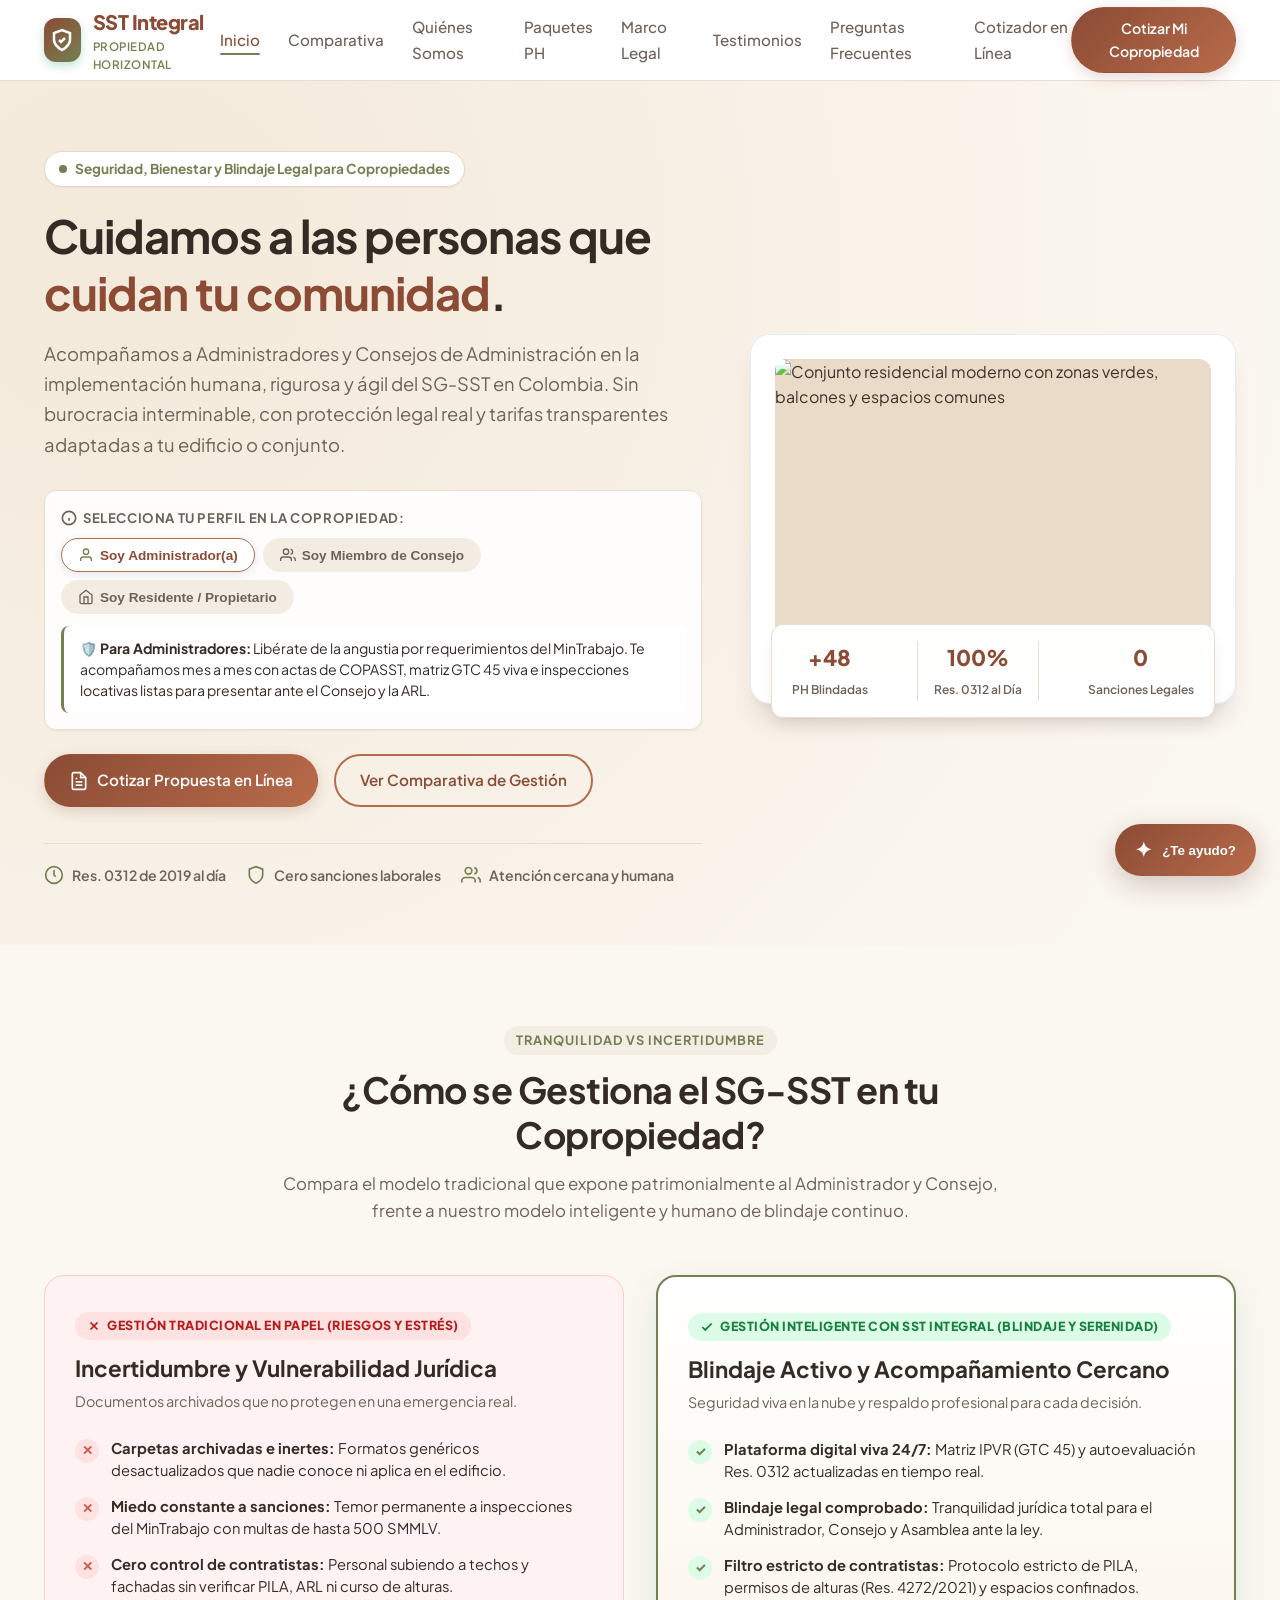
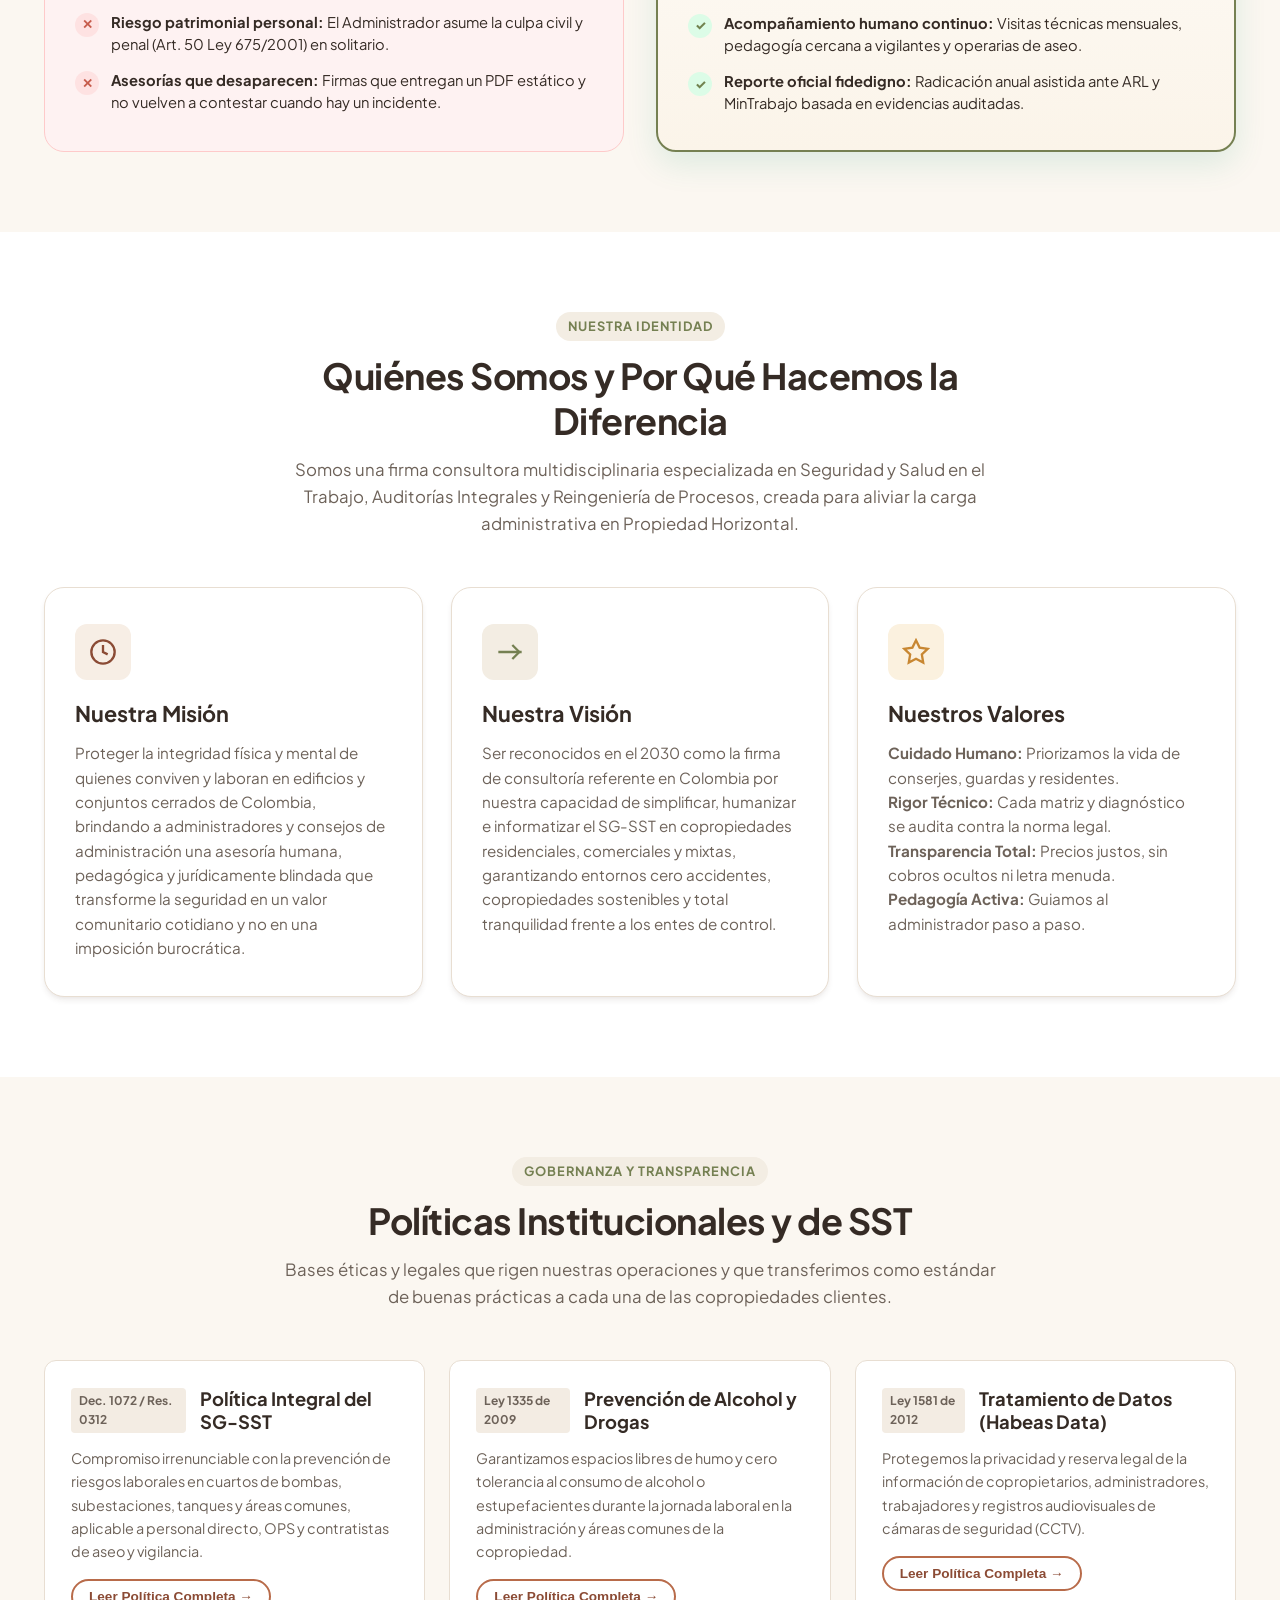
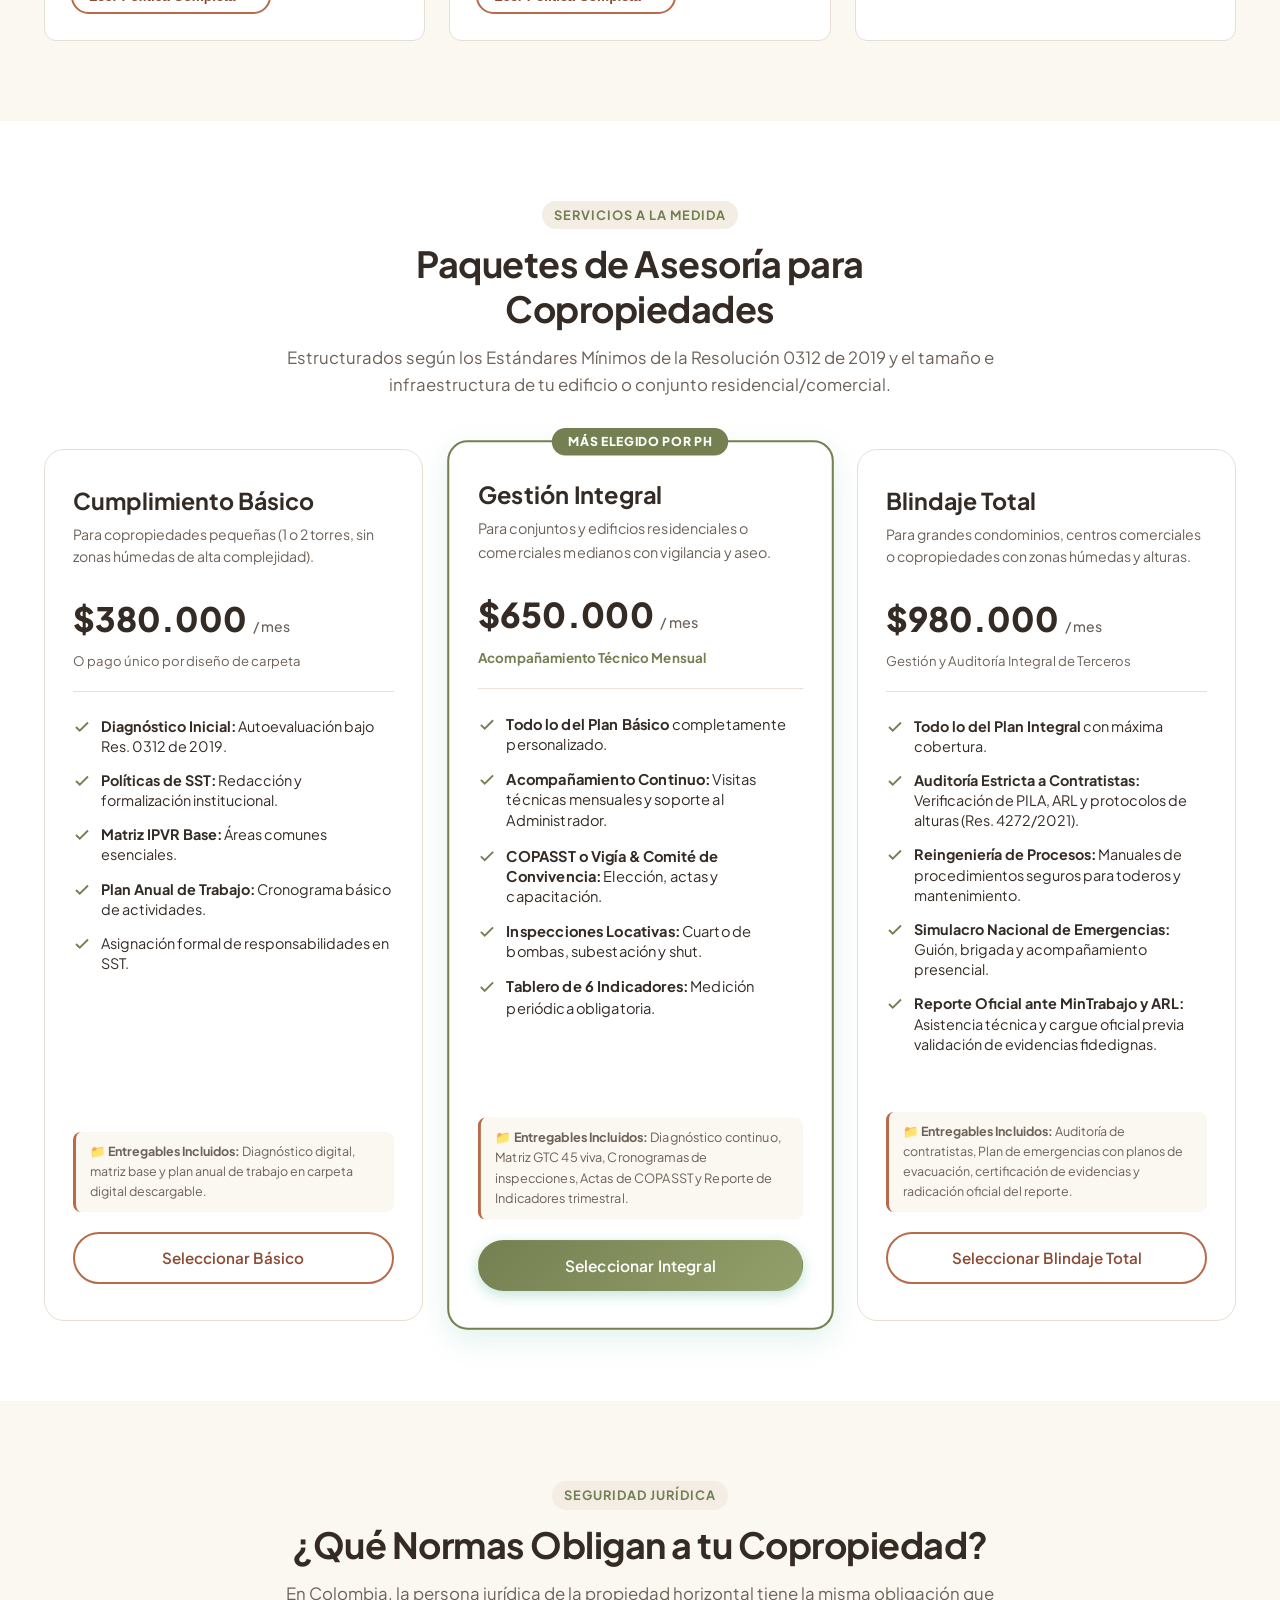
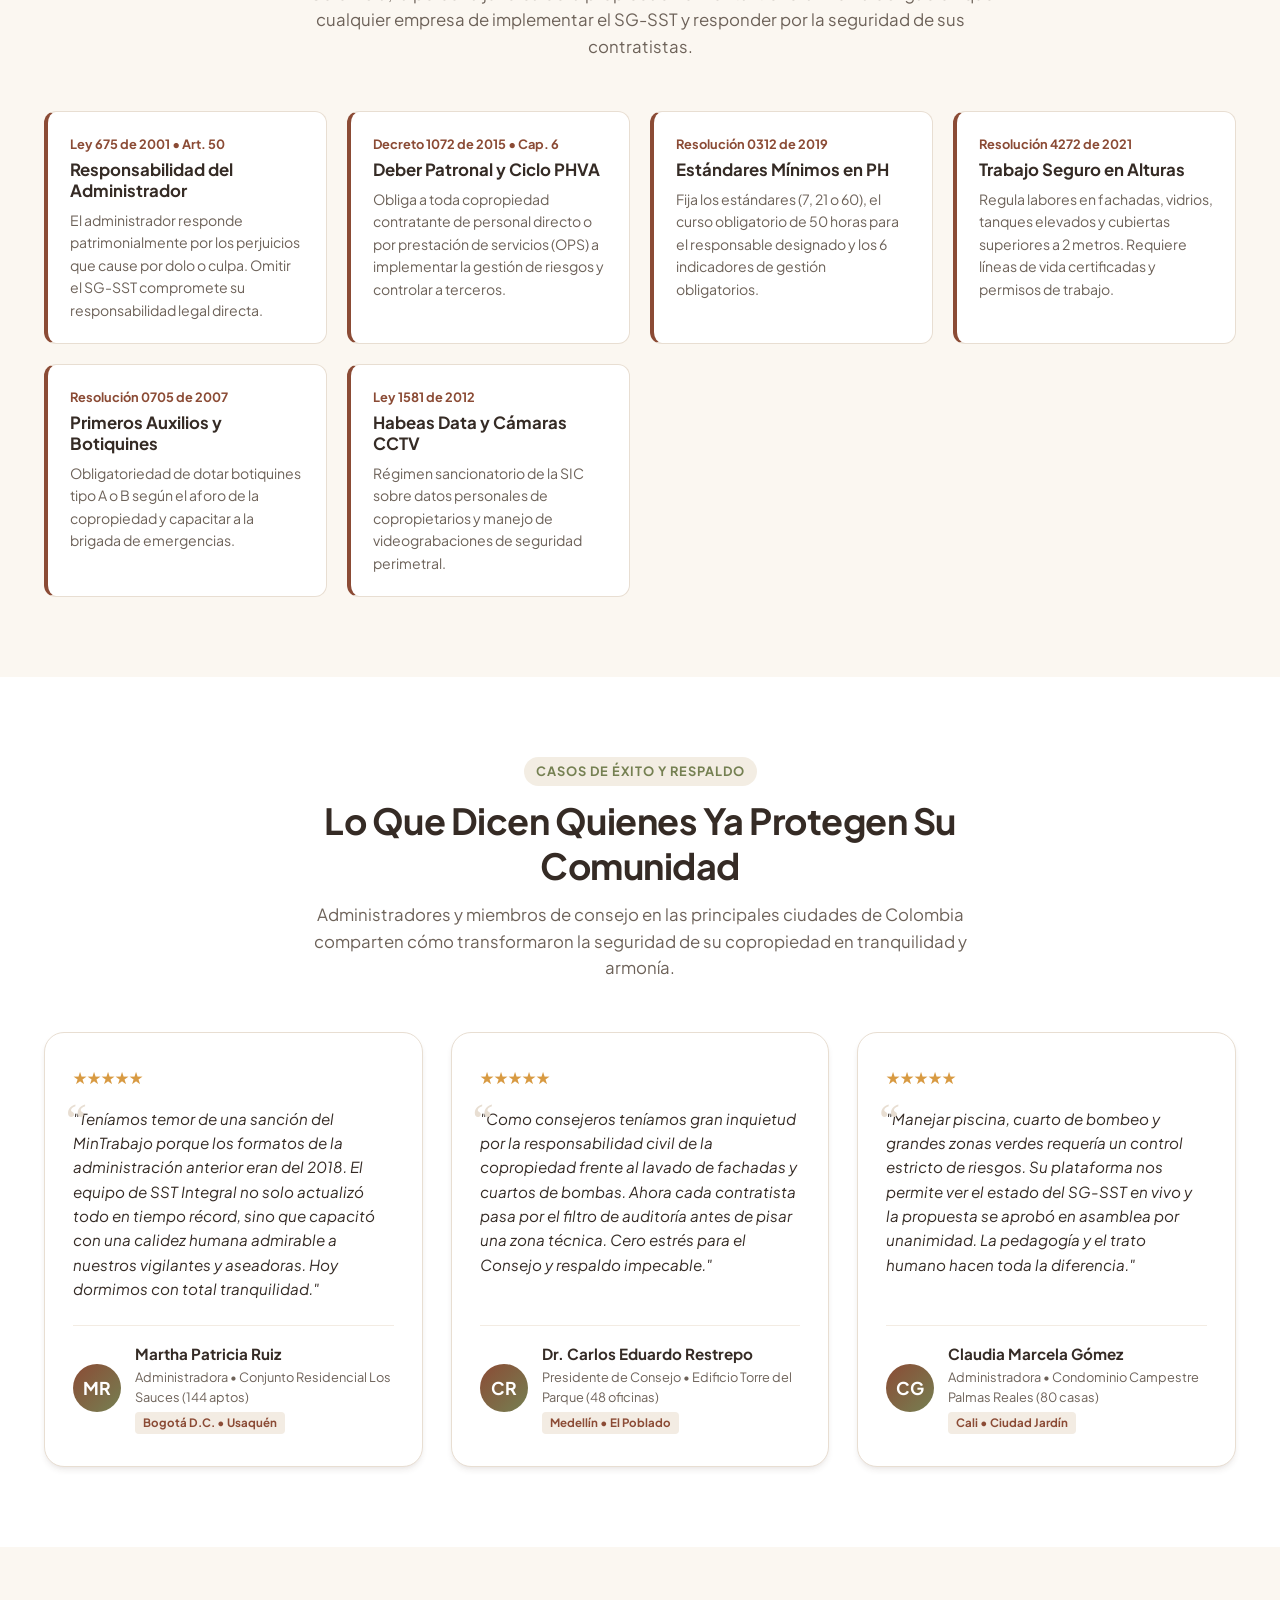
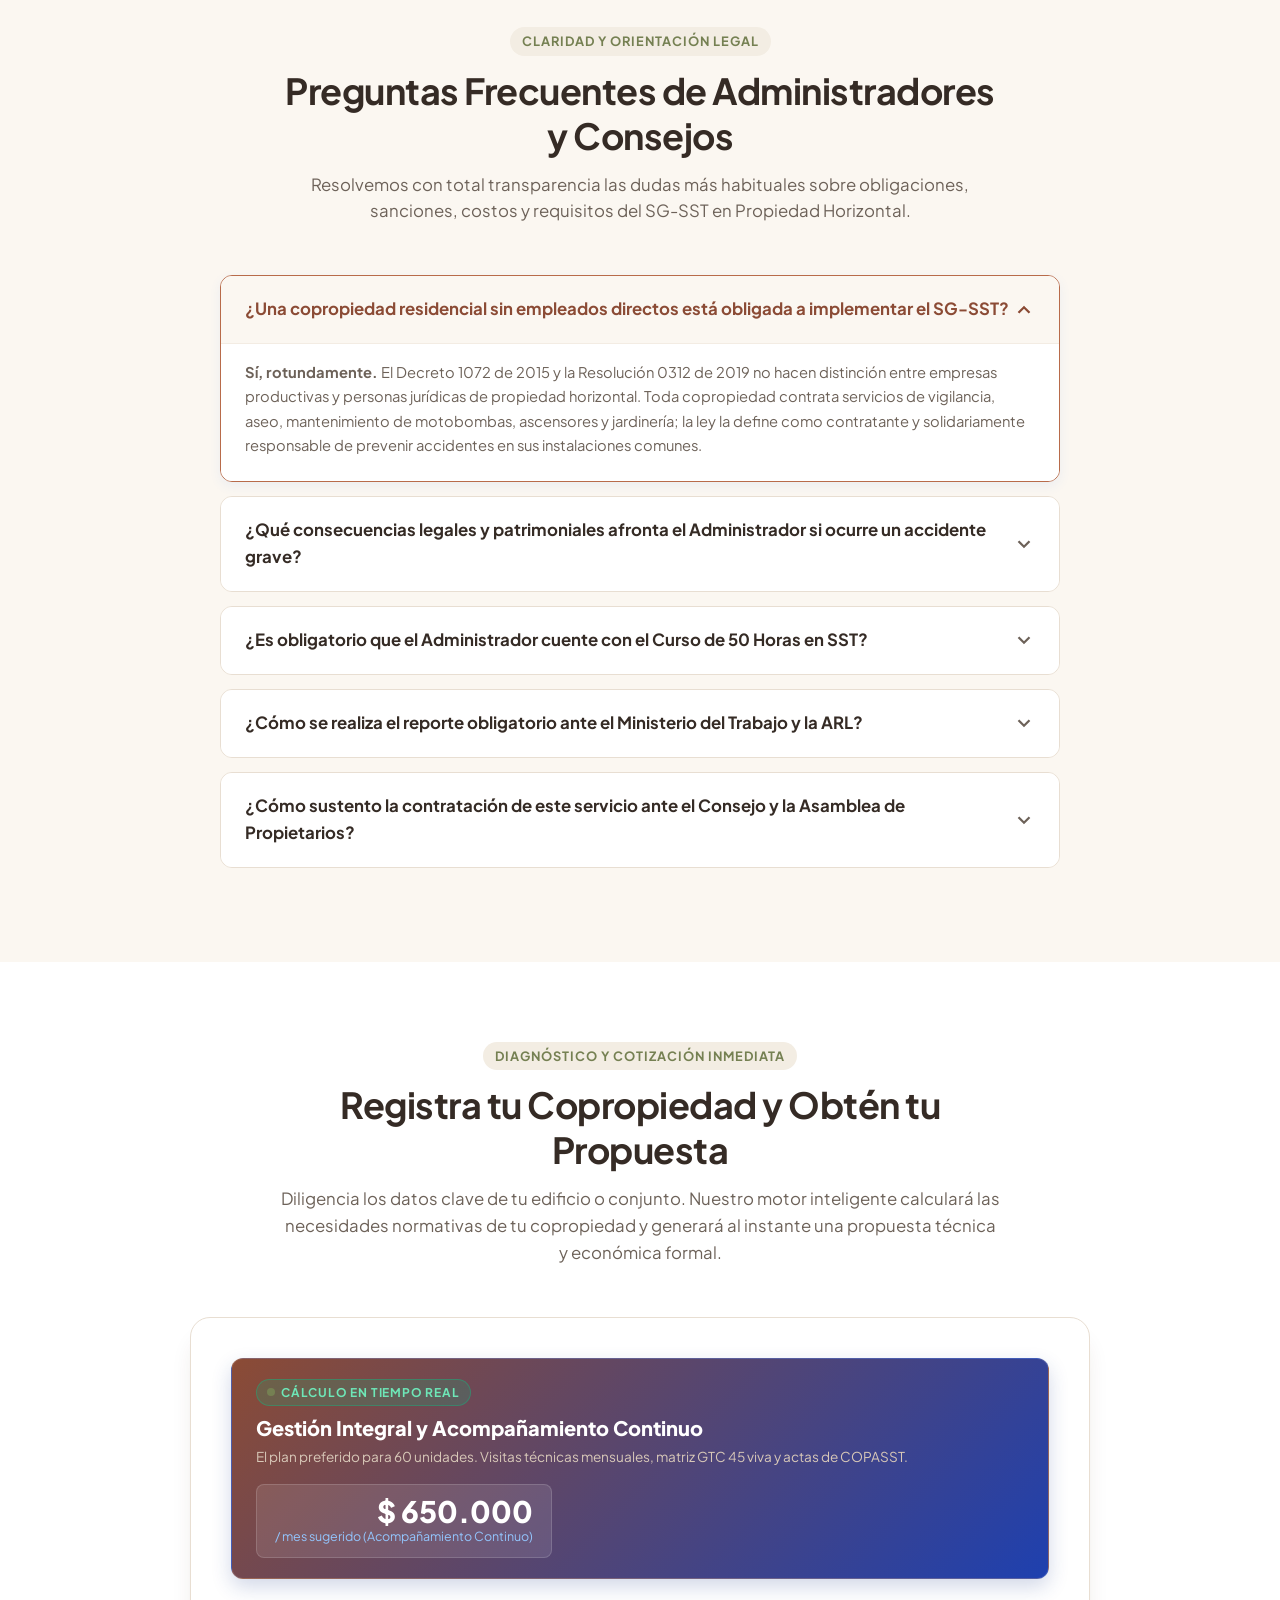
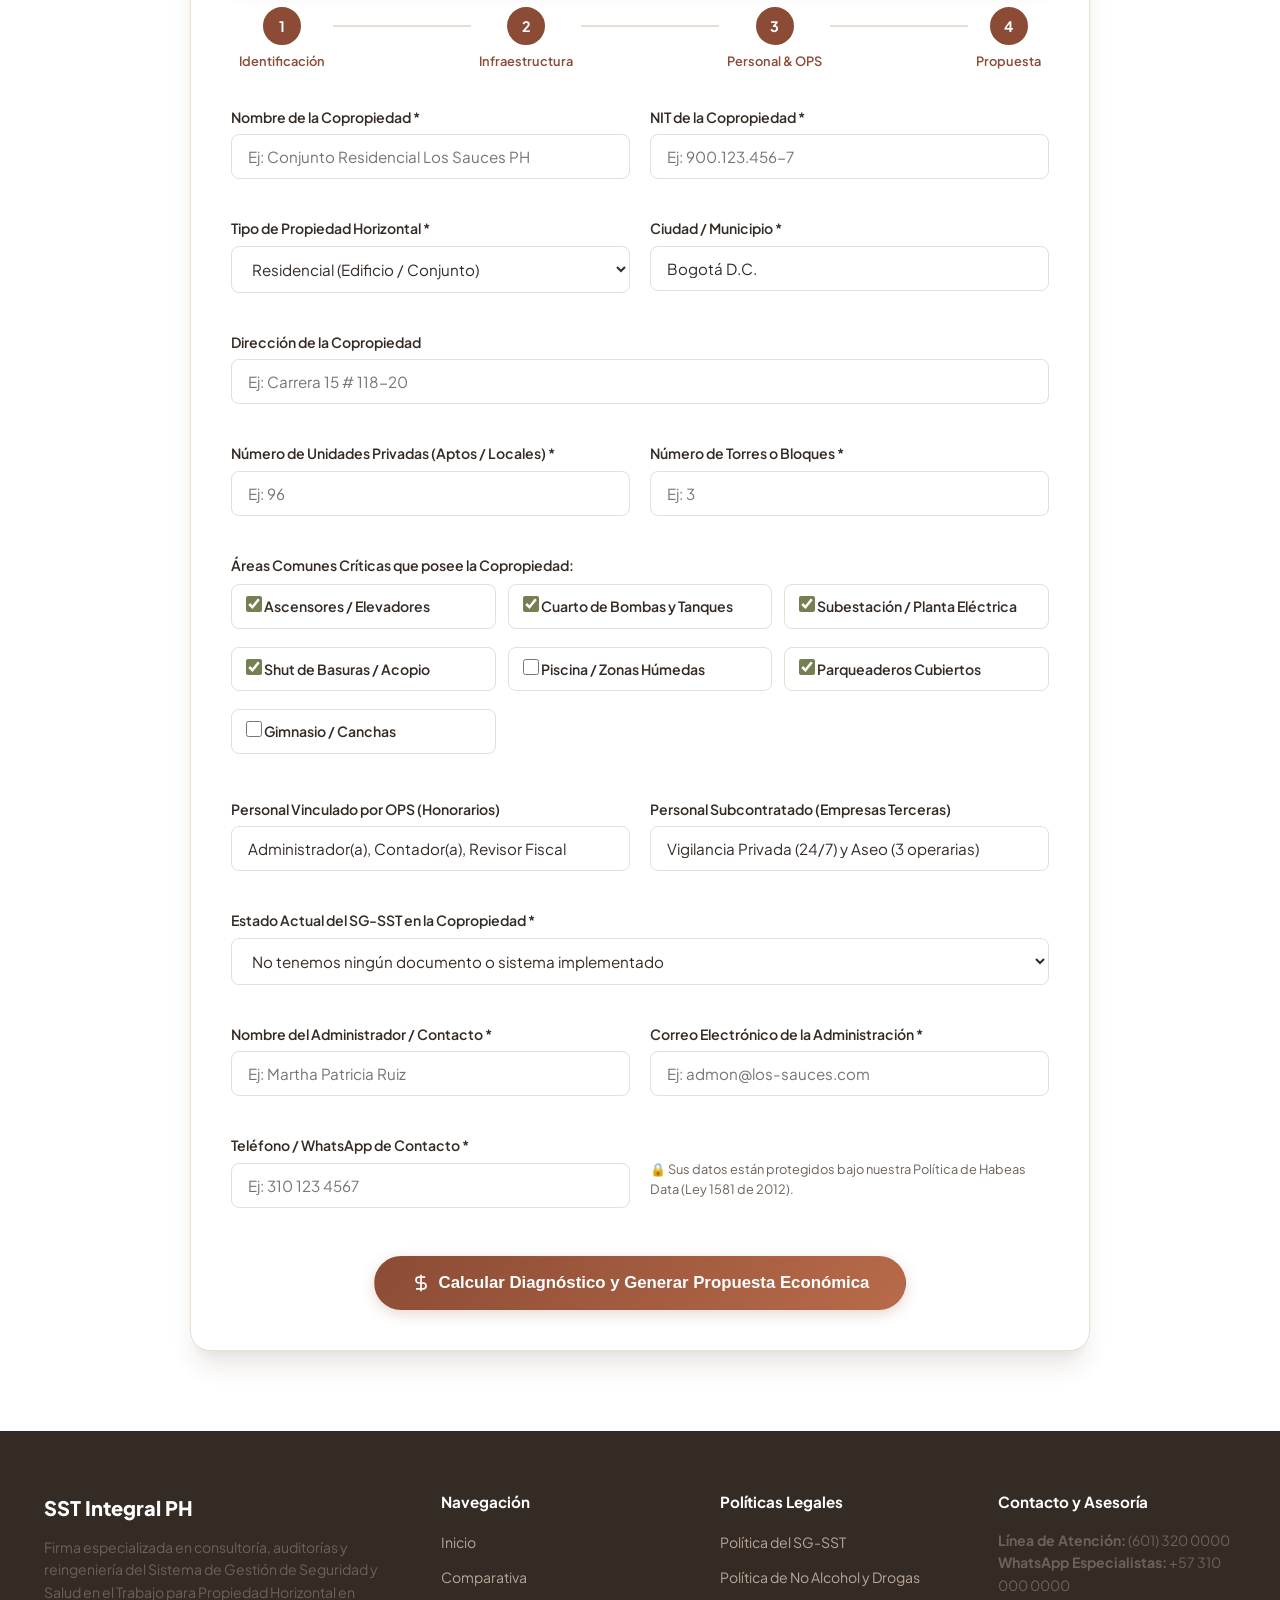
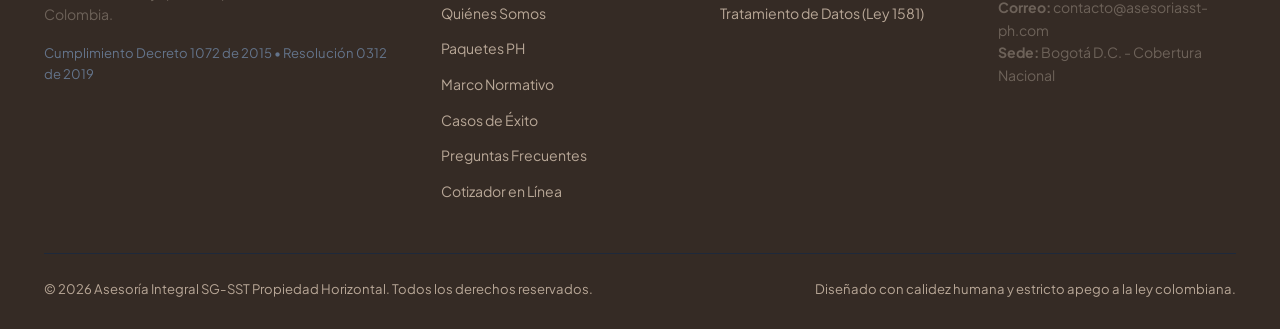
==== commit 56d2b885: "Integrate assistant widget on homepage" ====
--- a/web/index.html
+++ b/web/index.html
@@ -7,6 +7,7 @@
   <meta name="description" content="Protegemos y blindamos jurídicamente a copropiedades, administradores y consejos de administración en Colombia bajo la Resolución 0312 de 2019 y Decreto 1072 de 2015.">
   <link rel="stylesheet" href="css/styles.css">
   <link rel="icon" href="data:image/svg+xml,<svg xmlns='http://www.w3.org/2000/svg' viewBox='0 0 24 24' fill='%23059669'><path d='M12 1L3 5v6c0 5.55 3.84 10.74 9 12 5.16-1.26 9-6.45 9-12V5l-9-4zm-2 16l-4-4 1.41-1.41L10 14.17l6.59-6.59L18 9l-8 8z'/></svg>">
+  <link rel="stylesheet" href="css/chatbot.css">
 </head>
 <body>
 
@@ -966,6 +967,7 @@
   </div>
 
   <script src="js/app.js"></script>
+  <script src="js/chatbot.js" defer></script>
 </body>
 </html>
 
--- a/web/css/styles.css
+++ b/web/css/styles.css
@@ -6,35 +6,30 @@
 @import url('https://fonts.googleapis.com/css2?family=Plus+Jakarta+Sans:wght@300;400;500;600;700;800&family=Inter:wght@300;400;500;600&display=swap');
 
 :root {
-  /* Paleta Cálida, Confiable y Saludable */
-  --primary: #1e3a8a;          /* Azul institucional profundo */
-  --primary-light: #3b82f6;    /* Azul dinámico */
-  --primary-hover: #172554;
-  --secondary: #059669;        /* Verde esmeralda salud y prevención */
-  --secondary-light: #10b981;
-  --secondary-bg: #ecfdf5;
-  --warm-accent: #f59e0b;      /* Ámbar cálido para alertas y vida */
-  --dark: #0f172a;             /* Texto principal pizarra oscura */
-  --muted: #475569;            /* Texto secundario */
-  --light-bg: #f8fafc;         /* Fondo suave */
+  --primary: #8b4b35;
+  --primary-light: #b86b4a;
+  --primary-hover: #713a2b;
+  --secondary: #758052;
+  --secondary-light: #94a06a;
+  --secondary-bg: #f3ede3;
+  --warm-accent: #d89a42;
+  --dark: #352b25;
+  --muted: #6d6259;
+  --light-bg: #fbf7f1;
   --card-bg: #ffffff;
-  --border: #e2e8f0;
-  --border-light: #f1f5f9;
-  --danger: #dc2626;
-  --warning: #d97706;
-  --success: #16a34a;
-
-  /* Sombras suaves modernas */
-  --shadow-sm: 0 1px 2px 0 rgb(0 0 0 / 0.05);
-  --shadow-md: 0 4px 6px -1px rgb(0 0 0 / 0.08), 0 2px 4px -2px rgb(0 0 0 / 0.05);
-  --shadow-lg: 0 10px 15px -3px rgb(0 0 0 / 0.08), 0 4px 6px -4px rgb(0 0 0 / 0.04);
-  --shadow-xl: 0 20px 25px -5px rgb(0 0 0 / 0.08), 0 8px 10px -6px rgb(0 0 0 / 0.04);
-
+  --border: #e8ded2;
+  --border-light: #f3ece3;
+  --danger: #c65b4b;
+  --warning: #c88732;
+  --success: #71824e;
+  --shadow-sm: 0 1px 2px 0 rgb(70 45 30 / 0.06);
+  --shadow-md: 0 4px 6px -1px rgb(70 45 30 / 0.09), 0 2px 4px -2px rgb(70 45 30 / 0.05);
+  --shadow-lg: 0 10px 15px -3px rgb(70 45 30 / 0.10), 0 4px 6px -4px rgb(70 45 30 / 0.05);
+  --shadow-xl: 0 20px 25px -5px rgb(70 45 30 / 0.11), 0 8px 10px -6px rgb(70 45 30 / 0.06);
   --radius-sm: 8px;
   --radius-md: 12px;
   --radius-lg: 20px;
   --radius-full: 9999px;
-
   --transition: all 0.25s cubic-bezier(0.4, 0, 0.2, 1);
 }
 
@@ -139,8 +134,8 @@
 }
 
 .btn-portal {
-  background: #f8fafc;
-  border: 1.5px solid #cbd5e1;
+  background: #fbf7f1;
+  border: 1.5px solid #d8c8b8;
   color: var(--dark);
   font-weight: 600;
   padding: 10px 20px;
@@ -257,7 +252,7 @@
   align-items: center;
   gap: 8px;
   background: #ffffff;
-  border: 1px solid #d1fae5;
+  border: 1px solid #e8d8c7;
   color: var(--secondary);
   font-size: 0.85rem;
   font-weight: 700;
@@ -344,7 +339,7 @@
   border-radius: var(--radius-md);
   overflow: hidden;
   height: 320px;
-  background: #e2e8f0;
+  background: #e8ded2;
 }
 
 .hero-img {
@@ -457,7 +452,7 @@
 .about-card:hover {
   transform: translateY(-4px);
   box-shadow: var(--shadow-xl);
-  border-color: #cbd5e1;
+  border-color: #d8c8b8;
 }
 
 .about-card-icon {
@@ -472,17 +467,17 @@
 }
 
 .icon-blue {
-  background: #eff6ff;
+  background: #f7eee5;
   color: var(--primary);
 }
 
 .icon-green {
-  background: #ecfdf5;
+  background: #f3ede3;
   color: var(--secondary);
 }
 
 .icon-amber {
-  background: #fffbeb;
+  background: #fbf1df;
   color: var(--warning);
 }
 
@@ -527,7 +522,7 @@
 }
 
 .policy-badge {
-  background: #f1f5f9;
+  background: #f3ece3;
   font-size: 0.75rem;
   font-weight: 700;
   padding: 3px 8px;
@@ -641,7 +636,7 @@
 }
 
 .package-deliverables-note {
-  background: #f8fafc;
+  background: #fbf7f1;
   border-radius: var(--radius-sm);
   padding: 10px 14px;
   font-size: 0.78rem;
@@ -899,7 +894,7 @@
 
 .modal-close:hover {
   color: var(--dark);
-  background: #f1f5f9;
+  background: #f3ece3;
 }
 
 .modal-body {
@@ -923,19 +918,19 @@
 }
 
 .proposal-badge-notice {
-  background: #eff6ff;
+  background: #f7eee5;
   border-left: 4px solid var(--primary-light);
   padding: 14px 18px;
   border-radius: 4px;
   margin: 20px 0;
   font-size: 0.88rem;
-  color: #1e3a8a;
+  color: #8b4b35;
   line-height: 1.5;
 }
 
 .proposal-price-box {
-  background: #f8fafc;
-  border: 2px dashed #cbd5e1;
+  background: #fbf7f1;
+  border: 2px dashed #d8c8b8;
   border-radius: var(--radius-md);
   padding: 20px;
   text-align: center;
@@ -947,8 +942,8 @@
    =================================================================== */
 
 .footer {
-  background: #0f172a;
-  color: #94a3b8;
+  background: #352b25;
+  color: #b8a797;
   padding: 60px 0 30px;
   border-top: 1px solid #1e293b;
 }
@@ -982,7 +977,7 @@
 }
 
 .footer-links a {
-  color: #94a3b8;
+  color: #b8a797;
   font-size: 0.88rem;
 }
 
@@ -1039,7 +1034,7 @@
   font-size: 0.85rem;
   font-weight: 600;
   color: var(--muted);
-  background: #f1f5f9;
+  background: #f3ece3;
   border: 1.5px solid transparent;
   border-radius: var(--radius-full);
   cursor: pointer;
@@ -1047,7 +1042,7 @@
 }
 
 .role-tab-btn:hover {
-  background: #e2e8f0;
+  background: #e8ded2;
   color: var(--dark);
 }
 
@@ -1103,7 +1098,7 @@
 }
 
 .comp-card-smart {
-  background: linear-gradient(180deg, #ffffff 0%, #f0fdf4 100%);
+  background: linear-gradient(180deg, #ffffff 0%, #fbf4e9 100%);
   border: 2px solid var(--secondary);
   box-shadow: 0 12px 32px rgba(5, 150, 105, 0.12);
 }
@@ -1167,7 +1162,7 @@
   height: 24px;
   border-radius: 50%;
   background: #fee2e2;
-  color: #dc2626;
+  color: #c65b4b;
   display: flex;
   align-items: center;
   justify-content: center;
@@ -1182,7 +1177,7 @@
   height: 24px;
   border-radius: 50%;
   background: #dcfce7;
-  color: #16a34a;
+  color: #71824e;
   display: flex;
   align-items: center;
   justify-content: center;
@@ -1218,13 +1213,13 @@
 .testimonial-card:hover {
   transform: translateY(-4px);
   box-shadow: var(--shadow-xl);
-  border-color: #cbd5e1;
+  border-color: #d8c8b8;
 }
 
 .testimonial-stars {
   display: flex;
   gap: 4px;
-  color: #f59e0b;
+  color: #d89a42;
   margin-bottom: 16px;
 }
 
@@ -1240,7 +1235,7 @@
 .testimonial-quote::before {
   content: '“';
   font-size: 3rem;
-  color: #e2e8f0;
+  color: #e8ded2;
   position: absolute;
   top: -24px;
   left: -12px;
@@ -1283,7 +1278,7 @@
 
 .testimonial-city-badge {
   display: inline-block;
-  background: #f1f5f9;
+  background: #f3ece3;
   color: var(--primary);
   font-size: 0.72rem;
   font-weight: 700;
@@ -1311,7 +1306,7 @@
 }
 
 .faq-item:hover {
-  border-color: #cbd5e1;
+  border-color: #d8c8b8;
 }
 
 .faq-item.active {
@@ -1334,7 +1329,7 @@
 }
 
 .faq-item.active .faq-question {
-  background: #f8fafc;
+  background: #fbf7f1;
   color: var(--primary);
 }
 
@@ -1373,7 +1368,7 @@
    =================================================================== */
 
 .live-estimate-card {
-  background: linear-gradient(135deg, #1e3a8a 0%, #1e40af 100%);
+  background: linear-gradient(135deg, #8b4b35 0%, #1e40af 100%);
   color: #ffffff;
   border-radius: var(--radius-md);
   padding: 20px 24px;
@@ -1417,7 +1412,7 @@
 
 .estimate-details {
   font-size: 0.85rem;
-  color: #cbd5e1;
+  color: #d8c8b8;
   margin-top: 2px;
 }
 
@@ -1476,9 +1471,9 @@
 }
 
 .course-status-pill.in-progress {
-  background: #fef3c7;
+  background: #fbf1df;
   color: #b45309;
-  border: 1px solid #fde68a;
+  border: 1px solid #f0d5a8;
 }
 
 .course-status-pill.pending {
@@ -1488,7 +1483,7 @@
 }
 
 .matrix-filters-card {
-  background: #f8fafc;
+  background: #fbf7f1;
   border: 1px solid var(--border);
   border-radius: var(--radius-md);
   padding: 18px 20px;
@@ -1562,9 +1557,9 @@
   margin-right: 6px;
 }
 
-.dot-green { background: #16a34a; box-shadow: 0 0 6px rgba(22, 163, 74, 0.4); }
+.dot-green { background: #71824e; box-shadow: 0 0 6px rgba(22, 163, 74, 0.4); }
 .dot-yellow { background: #eab308; box-shadow: 0 0 6px rgba(234, 179, 8, 0.4); }
-.dot-red { background: #dc2626; box-shadow: 0 0 6px rgba(220, 38, 38, 0.4); }
+.dot-red { background: #c65b4b; box-shadow: 0 0 6px rgba(220, 38, 38, 0.4); }
 
 /* Diagnóstico visual mejorado */
 .diag-semaphor-banner {
@@ -1584,7 +1579,7 @@
 
 .diag-progress-outer {
   height: 14px;
-  background: #e2e8f0;
+  background: #e8ded2;
   border-radius: 7px;
   overflow: hidden;
   margin: 12px 0 8px;
@@ -1700,3 +1695,33 @@
   }
 }
 
+
+
+/* Imagen principal y acabado cálido */
+.hero {
+  background: radial-gradient(circle at 10% 20%, rgba(243, 232, 216, 0.92) 0%, #fbf7f1 88%);
+}
+.hero-image-wrapper {
+  background: #eadbc9;
+}
+.hero-img {
+  display: block;
+  width: 100%;
+  height: 100%;
+  object-fit: cover;
+  object-position: center;
+  filter: brightness(1.12) saturate(1.08) sepia(0.08);
+}
+.btn-primary {
+  background: linear-gradient(135deg, #8b4b35 0%, #b86b4a 100%);
+  box-shadow: 0 4px 14px rgba(139, 75, 53, 0.22);
+}
+.btn-primary:hover {
+  background: linear-gradient(135deg, #713a2b 0%, #8b4b35 100%);
+  box-shadow: 0 6px 20px rgba(139, 75, 53, 0.28);
+}
+.btn-outline {
+  border-color: #b86b4a;
+  color: #8b4b35;
+}
+.btn-outline:hover { background: rgba(184, 107, 74, 0.09); }
--- a/web/css/chatbot.css
+++ b/web/css/chatbot.css
@@ -0,0 +1,23 @@
+#sst-chatbot{font-family:inherit;position:relative;z-index:99999}
+.sst-chat-launcher{position:fixed;right:24px;bottom:24px;border:0;border-radius:999px;background:linear-gradient(135deg,#8b4b35,#b86b4a);color:#fff;padding:14px 20px;box-shadow:0 8px 28px #55301f40;display:flex;align-items:center;gap:10px;font-weight:800;cursor:pointer}
+.sst-chat-launcher-icon{font-size:1.25rem}
+.sst-chat-panel{position:fixed;right:24px;bottom:88px;width:min(390px,calc(100vw - 28px));height:min(570px,calc(100dvh - 120px));background:#fff;border:1px solid #e8ded2;border-radius:20px;box-shadow:0 18px 60px #352b2530;display:flex;flex-direction:column;overflow:hidden}
+.sst-chat-panel[hidden]{display:none}
+.sst-chat-header{background:linear-gradient(120deg,#8b4b35,#b86b4a);color:#fff;padding:16px;display:flex;align-items:center;gap:12px}
+.sst-chat-header strong,.sst-chat-header small{display:block}
+.sst-chat-header small{opacity:.88;font-size:.78rem;margin-top:2px}
+.sst-chat-avatar{width:38px;height:38px;border-radius:50%;display:grid;place-items:center;background:#ffffff25;font-size:1.3rem}
+.sst-chat-close{margin-left:auto;border:0;background:transparent;color:#fff;font-size:1.8rem;cursor:pointer}
+.sst-chat-messages{padding:16px;overflow:auto;display:flex;flex-direction:column;gap:10px;flex:1;background:#fbf7f1}
+.sst-chat-message{max-width:90%;padding:11px 13px;border-radius:14px;font-size:.9rem;line-height:1.5;white-space:pre-wrap;overflow-wrap:anywhere}
+.sst-chat-message.bot{align-self:flex-start;background:#fff;border:1px solid #e8ded2;color:#352b25;border-bottom-left-radius:4px}
+.sst-chat-message.user{align-self:flex-end;background:#8b4b35;color:#fff;border-bottom-right-radius:4px}
+.sst-chat-message.pending{color:#786b60;font-style:italic}
+.sst-chat-suggestions{display:flex;gap:7px;padding:9px 12px;overflow-x:auto;background:#fff}
+.sst-chat-suggestions button{flex:0 0 auto;border:1px solid #e5cbbd;border-radius:999px;background:#fff8f2;color:#8b4b35;padding:7px 10px;font-size:.75rem;cursor:pointer}
+.sst-chat-form{display:flex;gap:8px;padding:12px;border-top:1px solid #eee5dc;background:#fff}
+.sst-chat-form input{min-width:0;flex:1;border:1px solid #ddd0c5;border-radius:999px;padding:12px 14px;font:inherit;outline-color:#b86b4a}
+.sst-chat-form button{width:44px;height:44px;border:0;border-radius:50%;background:#8b4b35;color:#fff;font-size:1.1rem;cursor:pointer}
+.sst-chat-disclaimer{font-size:.67rem;color:#8a7d72;text-align:center;margin:0;padding:0 10px 9px;background:#fff}
+.sst-chat-sr{position:absolute;width:1px;height:1px;padding:0;margin:-1px;overflow:hidden;clip:rect(0,0,0,0);white-space:nowrap;border:0}
+@media(max-width:480px){.sst-chat-launcher{right:14px;bottom:14px}.sst-chat-panel{right:10px;bottom:72px;width:calc(100vw - 20px);height:min(620px,calc(100dvh - 92px))}}
